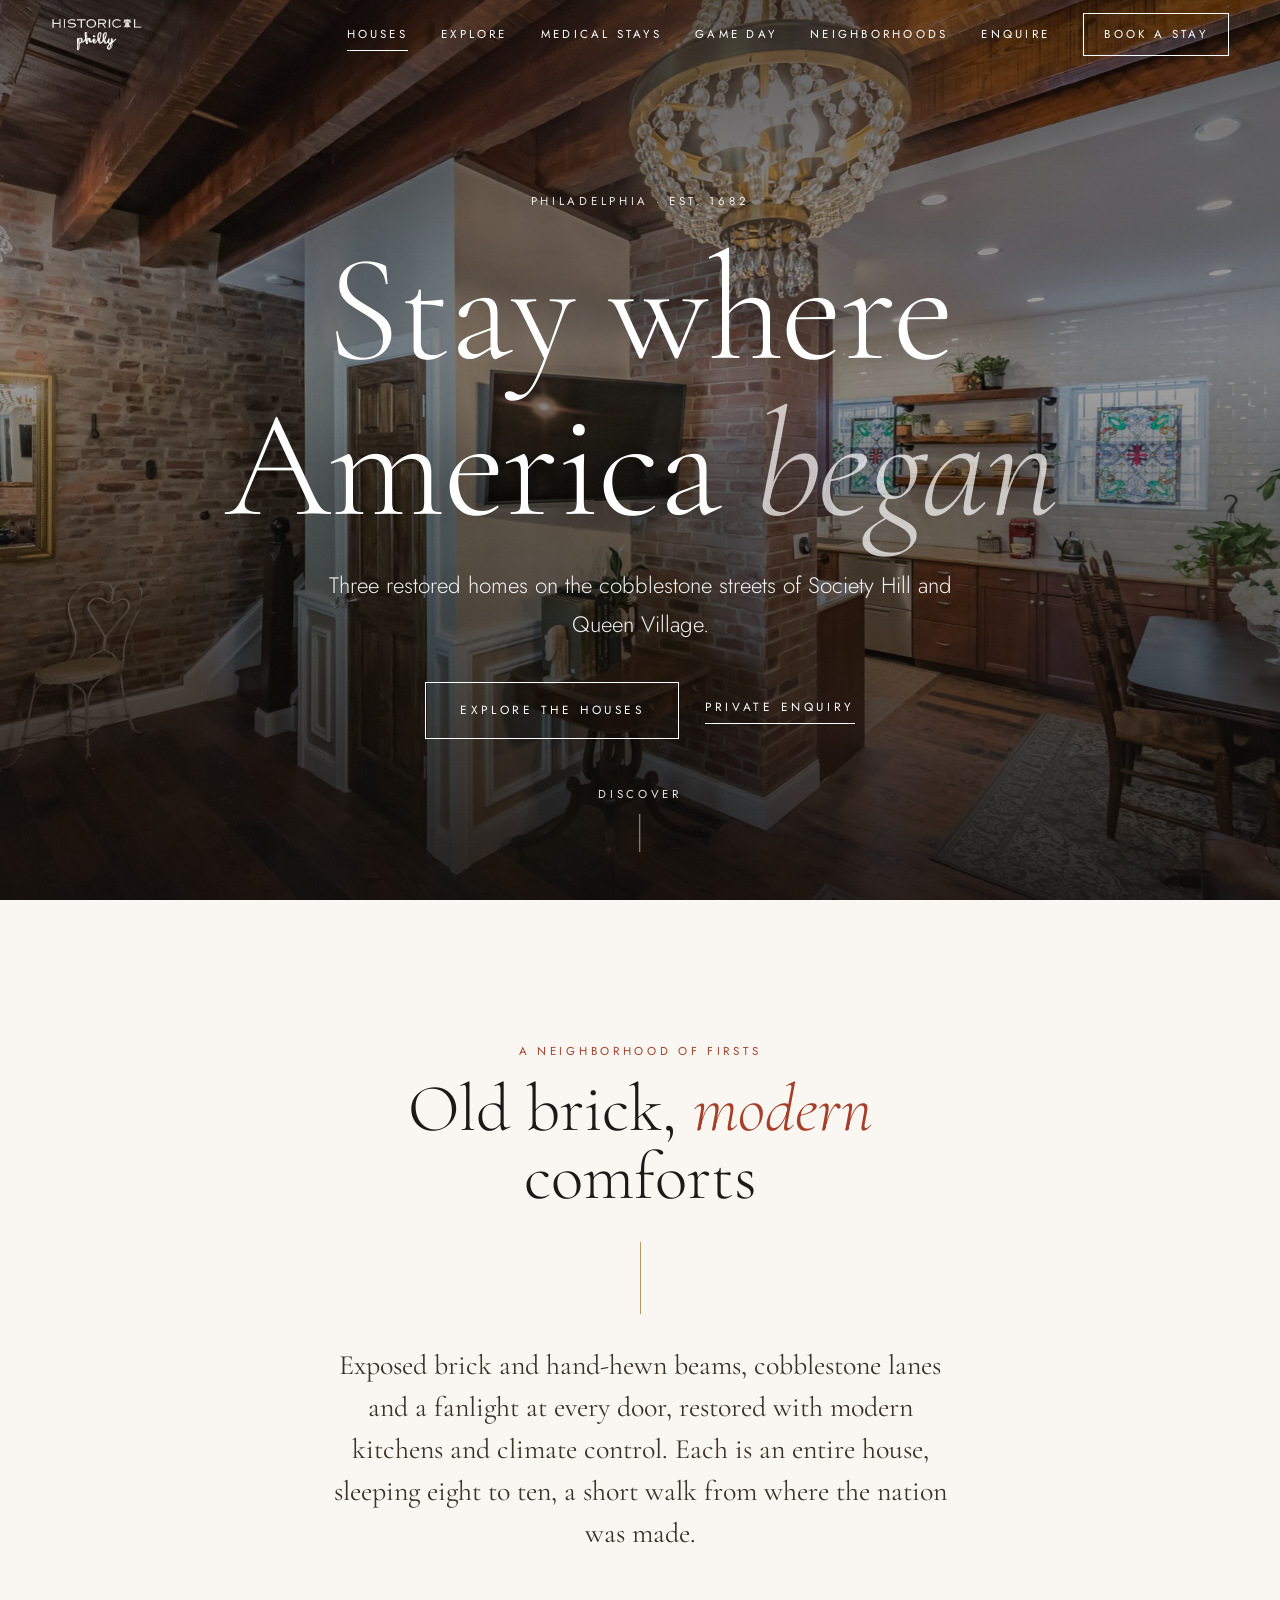
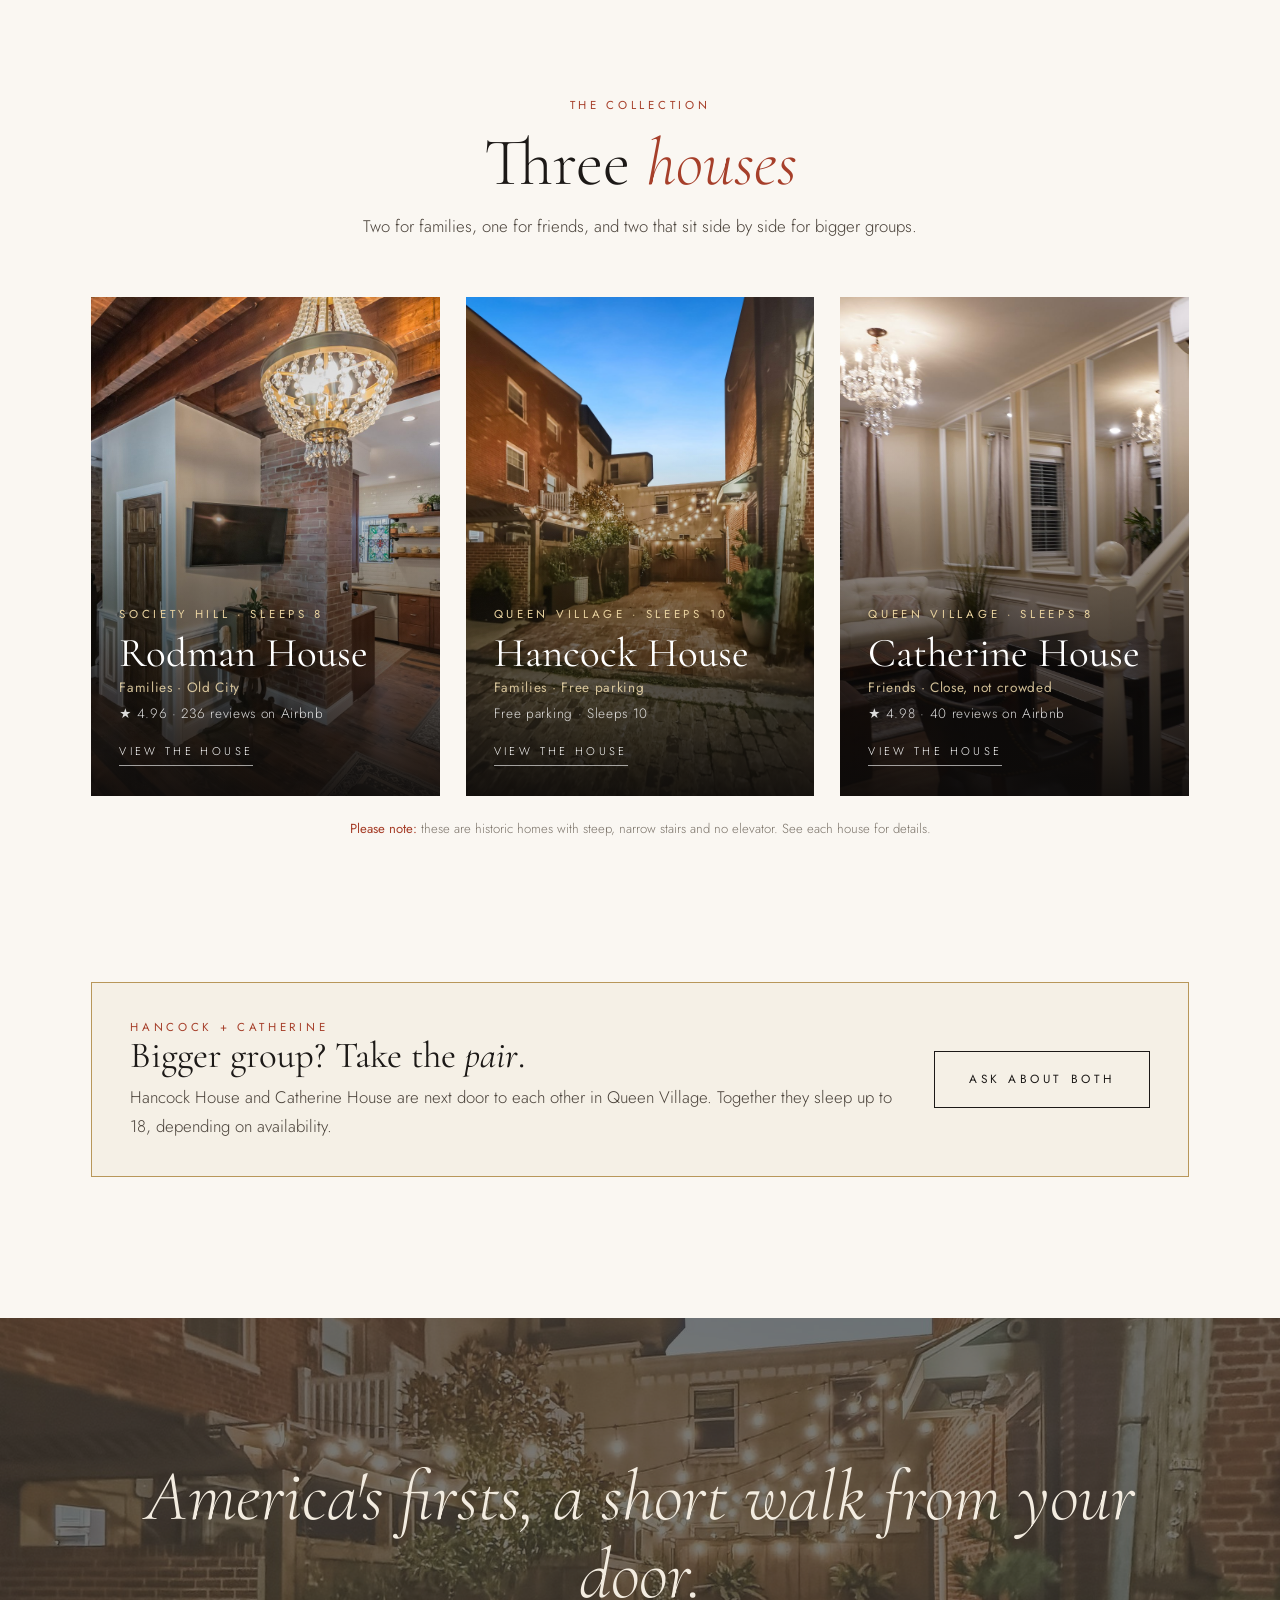
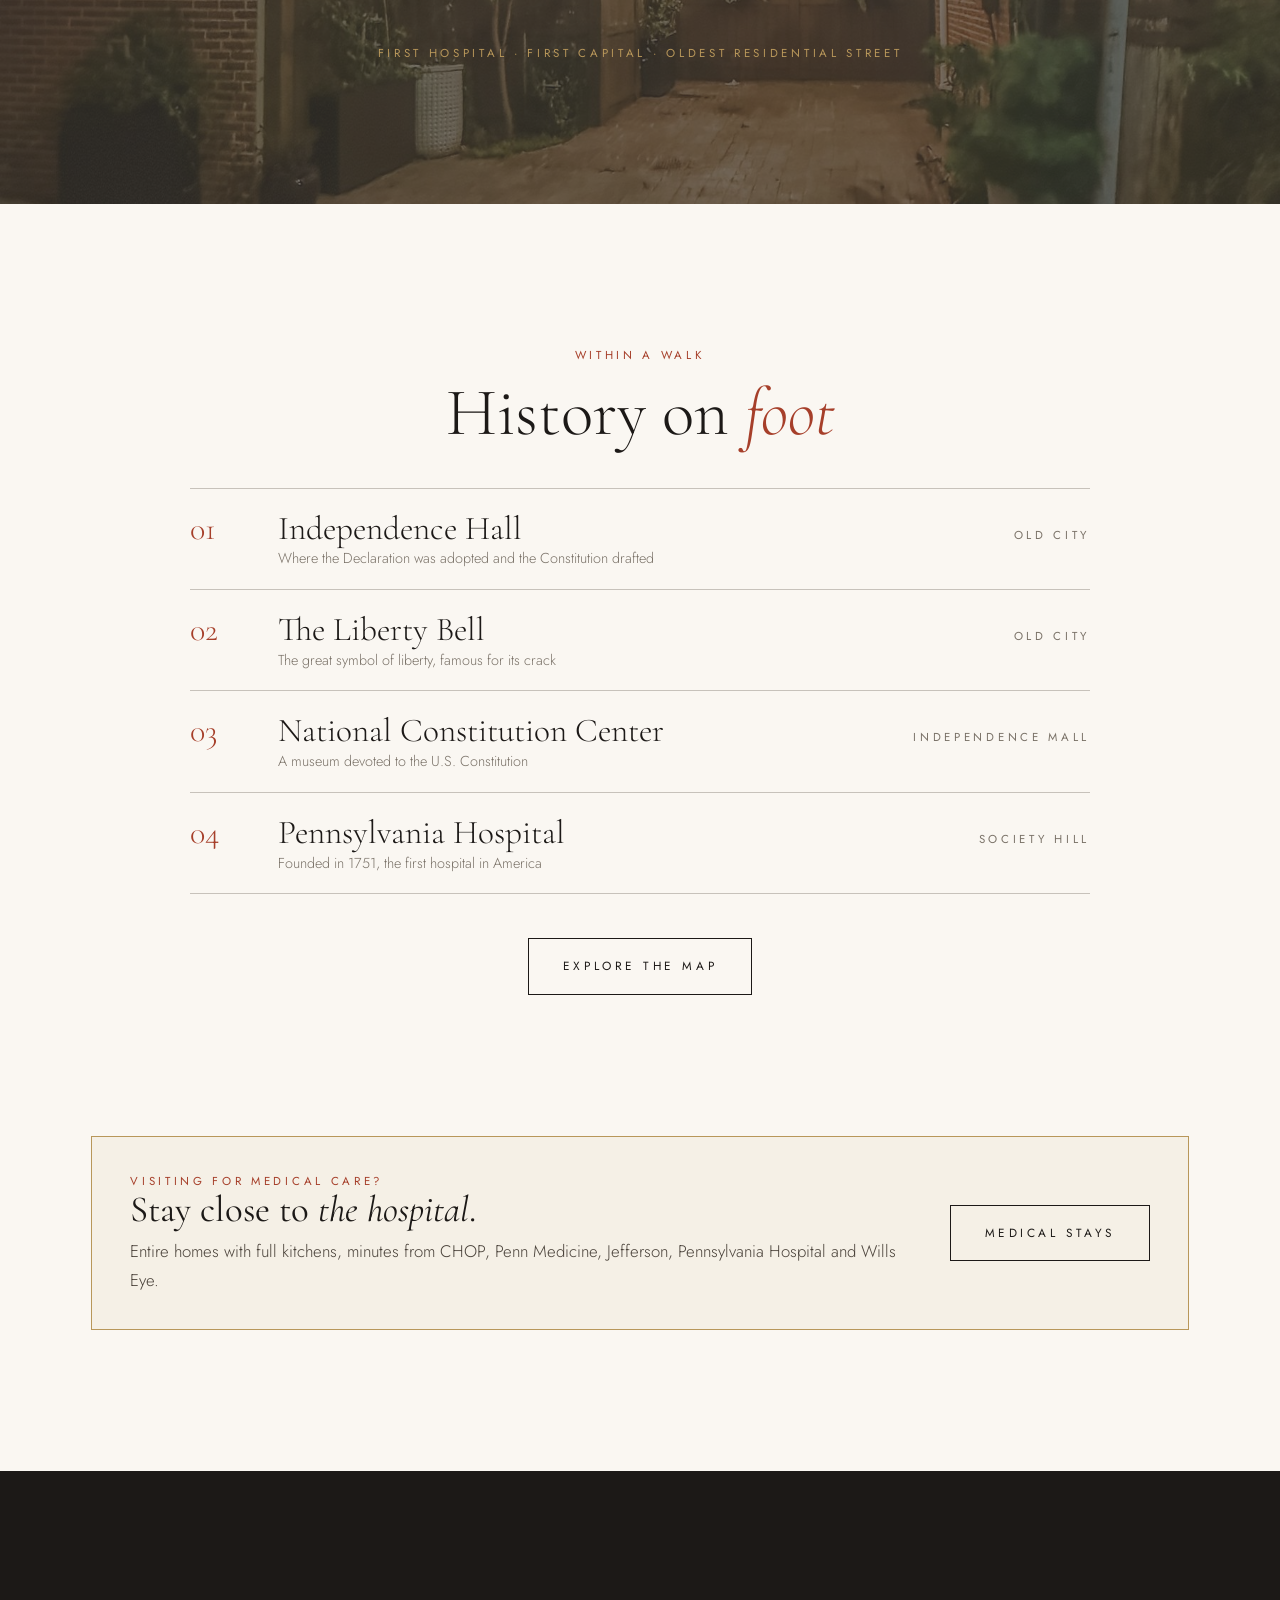
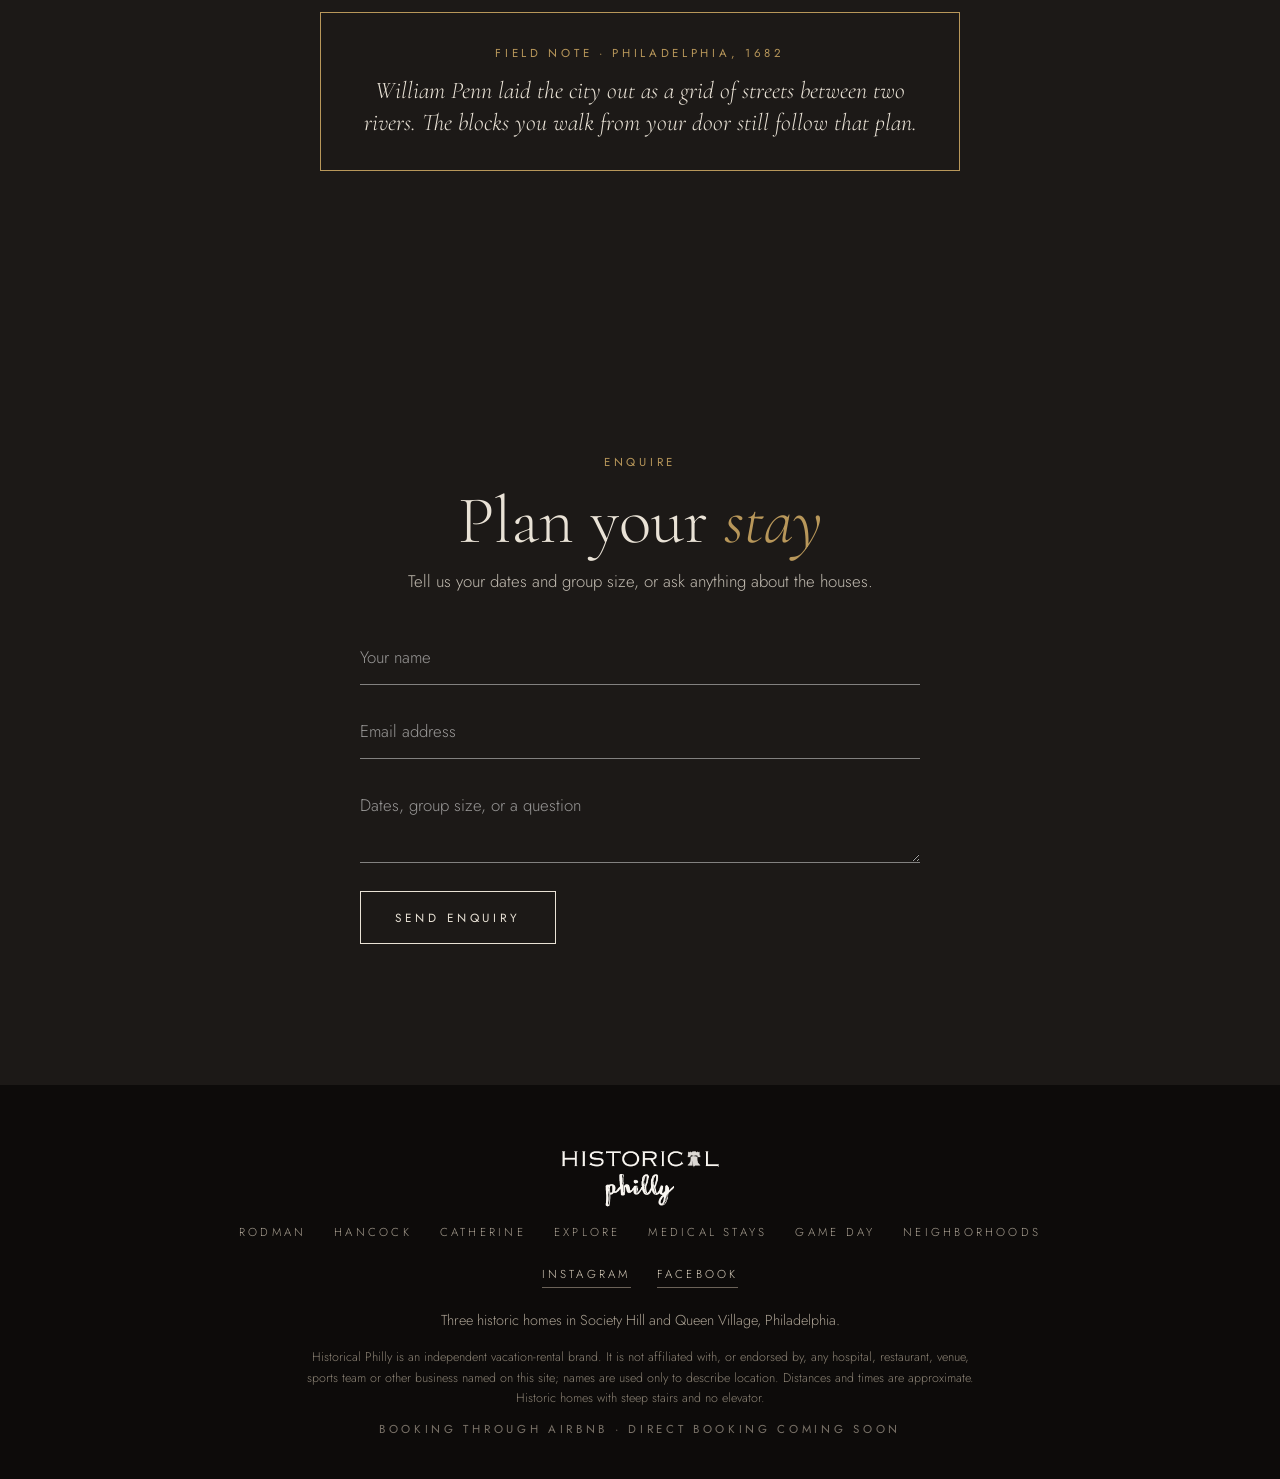
==== index.html @ 0735b4d9 "Add Game day page (Eagles, Phillies, Sixers, Flyers) with stadium distances; nav link; earlier menu " ====
<!doctype html>
<html lang="en"><head>
<meta charset="utf-8"><meta name="viewport" content="width=device-width,initial-scale=1">
<title>Where to stay in Philadelphia · Historic homes in Society Hill &amp; Queen Village · Historical Philly</title>
<meta name="description" content="Restored historic Philadelphia vacation homes in Society Hill and Queen Village. Walkable to the Liberty Bell and Old City, sleeps 8 to 10, parking available, near Michelin and James Beard restaurants.">
<meta property="og:title" content="Where to stay in Philadelphia · Historic homes in Society Hill &amp; Queen Village · Historical Philly"><meta property="og:description" content="Restored historic Philadelphia vacation homes in Society Hill and Queen Village. Walkable to the Liberty Bell and Old City, sleeps 8 to 10, parking available, near Michelin and James Beard restaurants."><meta property="og:type" content="website">
<link rel="icon" type="image/png" sizes="32x32" href="favicon-32.png"><link rel="icon" type="image/png" sizes="64x64" href="favicon-64.png"><link rel="apple-touch-icon" href="apple-touch-icon.png">
<link rel="preconnect" href="https://fonts.googleapis.com"><link rel="preconnect" href="https://fonts.gstatic.com" crossorigin>
<link href="https://fonts.googleapis.com/css2?family=Cormorant+Garamond:ital,wght@0,300;0,400;0,500;1,300;1,400&family=Jost:wght@300;400&display=swap" rel="stylesheet">
<link rel="stylesheet" href="style.css">
<script type="application/ld+json">{"@context":"https://schema.org","@type":"Organization","name":"Historical Philly","url":"https://historicalphilly.com","sameAs":["https://www.instagram.com/historicalphilly","https://www.facebook.com/profile.php?id=61594915439339"]}</script>
</head><body>
<header class="nav"><a class="brandmark lgo" href="index.html" aria-label="Historical Philly home"><img class="lg-light" src="images/logo-cream.png" alt="Historical Philly"><img class="lg-ink" src="images/logo-ink.png" alt="" aria-hidden="true"></a>
<nav class="links" aria-label="Main"><a href="index.html#houses" aria-current="page">Houses</a><a href="explore.html">Explore</a><a href="medical.html">Medical stays</a><a href="gameday.html">Game day</a><a href="neighborhoods.html">Neighborhoods</a><a href="index.html#contact">Enquire</a><a class="book" href="index.html#houses"><span>Book a stay</span></a></nav>
<button class="burger" aria-label="Menu" aria-expanded="false"><i></i></button></header>
<div class="menu"><a href="index.html">Home</a><a href="rodman-house.html">Rodman House</a><a href="hancock-house.html">Hancock House</a><a href="catherine-house.html">Catherine House</a><a href="explore.html">Explore the map</a><a href="medical.html">Medical stays</a><a href="gameday.html">Game day</a><a href="neighborhoods.html">Neighborhoods</a><a href="index.html#contact">Enquire</a><div class="label">Society Hill · Queen Village</div></div>

<section class="hero"><img src="images/rodman-hero.jpg" alt="Historic living room with exposed brick, beams and chandelier">
<div class="in"><div class="label">Philadelphia · Est. 1682</div><h1>Stay where<br>America <em>began</em></h1>
<p class="sub">Three restored homes on the cobblestone streets of Society Hill and Queen Village.</p>
<div class="cta-row"><a class="btn" href="#houses">Explore the houses</a><a class="uline" href="#contact">Private enquiry</a></div></div>
<div class="scrollcue label">Discover</div></section>

<section class="pad"><div class="narrow rv"><div class="label brick">A neighborhood of firsts</div>
<h2 class="t" style="margin-top:14px">Old brick, <em>modern</em> comforts</h2><div class="vline"></div>
<p class="lead">Exposed brick and hand-hewn beams, cobblestone lanes and a fanlight at every door, restored with modern kitchens and climate control. Each is an entire house, sleeping eight to ten, a short walk from where the nation was made.</p></div></section>

<section class="pad" id="houses" style="padding-top:0"><div class="wrap"><div class="narrow rv" style="padding:0"><div class="label brick">The collection</div><h2 class="t" style="margin-top:14px">Three <em>houses</em></h2>
<p style="margin-top:14px;color:#4a423a">Two for families, one for friends, and two that sit side by side for bigger groups.</p></div>
<div class="houses"><a class="hcard rv" href="rodman-house.html"><img src="images/rodman-hero.jpg" alt="Rodman House, Society Hill" loading="lazy">
<div class="tx"><div class="label">Society Hill · Sleeps 8</div><h3>Rodman House</h3><div class="rt"><b>Families · Old City</b></div><div class="rt">★ 4.96 · 236 reviews on Airbnb</div><span class="go">View the house</span></div></a>
<a class="hcard rv" href="hancock-house.html"><img src="images/hancock-hero.jpg" alt="Hancock House, Queen Village" loading="lazy">
<div class="tx"><div class="label">Queen Village · Sleeps 10</div><h3>Hancock House</h3><div class="rt"><b>Families · Free parking</b></div><div class="rt">Free parking · Sleeps 10</div><span class="go">View the house</span></div></a>
<a class="hcard rv" href="catherine-house.html"><img src="images/catherine-hero.jpg" alt="Catherine House, Queen Village" loading="lazy">
<div class="tx"><div class="label">Queen Village · Sleeps 8</div><h3>Catherine House</h3><div class="rt"><b>Friends · Close, not crowded</b></div><div class="rt">★ 4.98 · 40 reviews on Airbnb</div><span class="go">View the house</span></div></a>
</div>
<p class="fine" style="margin-top:22px"><b style="font-weight:400;color:var(--brick)">Please note:</b> these are historic homes with steep, narrow stairs and no elevator. See each house for details.</p></div></section>

<section class="pad" style="padding-top:0"><div class="wrap"><div class="callout rv"><div><div class="label brick">Hancock + Catherine</div>
<h3>Bigger group? Take the <em>pair</em>.</h3><p>Hancock House and Catherine House are next door to each other in Queen Village. Together they sleep up to 18, depending on availability.</p></div>
<div><a class="btn onlight" href="#contact">Ask about both</a></div></div></div></section>

<section class="qband pad"><img src="images/hancock-hero.jpg" alt="" aria-hidden="true"><div class="wrap rv"><blockquote>America's firsts, a short walk from your door.</blockquote><div class="label">First hospital · First capital · Oldest residential street</div></div></section>

<section class="pad"><div class="wrap"><div class="narrow rv" style="padding:0"><div class="label brick">Within a walk</div><h2 class="t" style="margin-top:14px">History on <em>foot</em></h2></div>
<div class="rows" style="max-width:900px;margin-left:auto;margin-right:auto"><div class="row rv"><div class="n">01</div><div class="nm">Independence Hall<small>Where the Declaration was adopted and the Constitution drafted</small></div><div class="lb label">Old City</div></div><div class="row rv"><div class="n">02</div><div class="nm">The Liberty Bell<small>The great symbol of liberty, famous for its crack</small></div><div class="lb label">Old City</div></div><div class="row rv"><div class="n">03</div><div class="nm">National Constitution Center<small>A museum devoted to the U.S. Constitution</small></div><div class="lb label">Independence Mall</div></div><div class="row rv"><div class="n">04</div><div class="nm">Pennsylvania Hospital<small>Founded in 1751, the first hospital in America</small></div><div class="lb label">Society Hill</div></div></div>
<div style="text-align:center;margin-top:44px"><a class="btn onlight" href="explore.html">Explore the map</a></div></div></section>

<section class="pad" style="padding-top:0"><div class="wrap"><div class="callout rv"><div><div class="label brick">Visiting for medical care?</div>
<h3>Stay close to <em>the hospital</em>.</h3><p>Entire homes with full kitchens, minutes from CHOP, Penn Medicine, Jefferson, Pennsylvania Hospital and Wills Eye.</p></div>
<div><a class="btn onlight" href="medical.html">Medical stays</a></div></div></div></section>

<section class="dark pad"><div class="wrap"><div class="field rv" style="border-color:var(--brass)"><div class="label">Field note · Philadelphia, 1682</div>
<p>William Penn laid the city out as a grid of streets between two rivers. The blocks you walk from your door still follow that plan.</p></div></div></section>
<section class="dark pad" id="contact"><div class="narrow rv"><div class="label" style="color:var(--brass)">Enquire</div>
<h2 class="t" style="margin-top:14px">Plan your <em>stay</em></h2><p style="opacity:.8;margin-top:12px">Tell us your dates and group size, or ask anything about the houses.</p><div class="sent" role="status">Thank you. We will be in touch soon.</div>
<form class="sign" action="https://formsubmit.co/stefne@stefne.com" method="POST">
<input type="hidden" name="_subject" value="Historical Philly: Website enquiry"><input type="hidden" name="_template" value="table"><input type="hidden" name="_captcha" value="false">
<input type="text" name="_honey" style="display:none" tabindex="-1" autocomplete="off"><input type="hidden" name="_next" value="https://historicalphilly.com/index.html?sent=1">
<input type="text" name="name" placeholder="Your name" aria-label="Your name" required>
<input type="email" name="email" placeholder="Email address" aria-label="Email address" required>
<textarea name="message" rows="2" placeholder="Dates, group size, or a question" aria-label="Message"></textarea>
<button class="btn" type="submit">Send enquiry</button></form></div></section>
<footer><div class="wrap"><a href="index.html"><img class="flogo" src="images/logo-cream.png" alt="Historical Philly"></a>
<nav><a href="rodman-house.html">Rodman</a><a href="hancock-house.html">Hancock</a><a href="catherine-house.html">Catherine</a><a href="explore.html">Explore</a><a href="medical.html">Medical stays</a><a href="gameday.html">Game day</a><a href="neighborhoods.html">Neighborhoods</a></nav>
<div class="social"><a href="https://www.instagram.com/historicalphilly" rel="noopener" target="_blank">Instagram</a><a href="https://www.facebook.com/profile.php?id=61594915439339" rel="noopener" target="_blank">Facebook</a></div><div>Three historic homes in Society Hill and Queen Village, Philadelphia.</div>
<p class="disc">Historical Philly is an independent vacation-rental brand. It is not affiliated with, or endorsed by, any hospital, restaurant, venue, sports team or other business named on this site; names are used only to describe location. Distances and times are approximate. Historic homes with steep stairs and no elevator.</p><div class="label">Booking through Airbnb · direct booking coming soon</div></div></footer>
<script src="script.js"></script>
</body></html>
---- style.css ----
/* Historical Philly — editorial / cinematic system
   Cormorant Garamond display + Jost text. Warm stone neutrals, brick-red accent, brass hairlines. */
:root{
  --cream:#faf7f2;--stone:#1c1917;--ink:#0d0b0a;--brick:#a63f2a;--brass:#b8975a;--mist:#e6dfd1;--muted:#7a7268;
  --serif:'Cormorant Garamond','Times New Roman',serif;--sans:'Jost',system-ui,sans-serif;
  --gut:clamp(20px,4vw,56px);
}
*{box-sizing:border-box;margin:0;padding:0}
html{scroll-behavior:smooth}
body{background:var(--cream);color:var(--stone);font-family:var(--sans);font-weight:300;font-size:1.05rem;line-height:1.75;-webkit-font-smoothing:antialiased}
img{max-width:100%;display:block}
a{color:inherit}
.wrap{max-width:1200px;margin:0 auto;padding:0 var(--gut)}
.narrow{max-width:720px;margin:0 auto;padding:0 var(--gut);text-align:center}
.label{font-family:var(--sans);font-weight:400;font-size:.72rem;letter-spacing:.32em;text-transform:uppercase}
.brick{color:var(--brick)}
h1,h2,h3{font-family:var(--serif);font-weight:300;line-height:1.02}
h2.t{font-size:clamp(2.4rem,5.4vw,4.2rem);margin-bottom:6px}
h2.t em,h1 em{font-style:italic;color:var(--brick)}
.vline{width:1px;height:72px;background:var(--brass);margin:30px auto}
section.pad{padding:clamp(80px,11vw,150px) 0}
.dark{background:var(--stone);color:#e9e2d6}
.dark h2.t em{color:var(--brass)}

/* ===== nav ===== */
.nav{position:fixed;top:0;left:0;right:0;z-index:50;display:flex;align-items:center;justify-content:space-between;
  height:82px;padding:0 var(--gut);color:#fff;transition:background .35s,color .35s,height .35s,box-shadow .35s}
.nav.solid{background:rgba(250,247,242,.96);color:var(--stone);height:66px;box-shadow:0 1px 0 rgba(28,25,23,.12);backdrop-filter:blur(8px)}
.brandmark{text-decoration:none;font-family:var(--serif);font-size:1.55rem;letter-spacing:.22em;text-transform:uppercase;font-weight:500;white-space:nowrap}
.brandmark i{font-style:italic;text-transform:none;letter-spacing:.02em;font-weight:400;opacity:.8;margin:0 .15em}
.links{display:flex;align-items:center;gap:clamp(18px,2.6vw,38px)}
.links a{text-decoration:none;font-size:.72rem;letter-spacing:.28em;text-transform:uppercase;font-weight:400;padding:6px 0;border-bottom:1px solid transparent}
.links a:hover,.links a[aria-current]{border-color:currentColor}
.links .book{border:1px solid currentColor;padding:10px 20px}
.links .book:hover{background:currentColor}
.links .book:hover span{color:var(--ink)}
.burger{display:none;background:none;border:0;color:inherit;cursor:pointer;width:34px;height:34px;position:relative}
.burger i,.burger::before,.burger::after{content:"";position:absolute;left:5px;right:5px;height:1px;background:currentColor;transition:.3s}
.burger::before{top:11px}.burger i{top:17px}.burger::after{top:23px}
.menu{position:fixed;inset:0;background:var(--ink);color:#f3ece0;z-index:45;display:none;flex-direction:column;align-items:center;justify-content:center;gap:10px}
.menu.on{display:flex}
.menu a{font-family:var(--serif);font-size:clamp(2.2rem,9vw,3.6rem);text-decoration:none;font-weight:300;line-height:1.25}
.menu a:hover{font-style:italic;color:var(--brass)}
.menu .label{color:var(--brass);margin-top:26px}
body.lock{overflow:hidden}

/* ===== hero ===== */
.hero{position:relative;min-height:100svh;display:grid;place-items:center;text-align:center;color:#fff;overflow:hidden;background:var(--ink)}
.hero.short{min-height:78svh}
.hero>img{position:absolute;inset:0;width:100%;height:100%;object-fit:cover;animation:kb 26s ease-out both;transform-origin:50% 40%}
@keyframes kb{from{transform:scale(1.02)}to{transform:scale(1.14)}}
.hero::after{content:"";position:absolute;inset:0;background:linear-gradient(rgba(13,11,10,.62),rgba(13,11,10,.34) 38%,rgba(13,11,10,.86))}
.hero .in{position:relative;z-index:2;padding:120px var(--gut) 90px;max-width:1100px}
.hero .label{color:rgba(255,255,255,.9);margin-bottom:22px}
.hero h1{font-size:clamp(3.6rem,12.5vw,9.5rem);text-shadow:0 2px 40px rgba(0,0,0,.35);letter-spacing:-.01em}
.hero h1 em{color:rgba(255,255,255,.7);font-weight:300}
.hero .sub{font-size:clamp(1.05rem,2vw,1.4rem);margin:22px auto 38px;max-width:640px;color:rgba(255,255,255,.92)}
.cta-row{display:flex;gap:26px;justify-content:center;align-items:center;flex-wrap:wrap}
.btn{display:inline-block;text-decoration:none;font-family:var(--sans);font-weight:400;font-size:.74rem;letter-spacing:.3em;text-transform:uppercase;
  padding:17px 34px;border:1px solid currentColor;color:inherit;background:transparent;cursor:pointer;transition:.3s}
.btn:hover{background:#fff;color:var(--ink);border-color:#fff}
.btn.solid{background:var(--brick);border-color:var(--brick);color:#fff}
.btn.solid:hover{background:transparent;color:inherit;border-color:currentColor}
.btn.onlight:hover{background:var(--stone);color:var(--cream);border-color:var(--stone)}
.uline{font-size:.74rem;letter-spacing:.3em;text-transform:uppercase;font-weight:400;text-decoration:none;border-bottom:1px solid currentColor;padding-bottom:5px}
.scrollcue{position:absolute;bottom:26px;left:50%;transform:translateX(-50%);z-index:2;color:rgba(255,255,255,.75)}
.scrollcue::after{content:"";display:block;width:1px;height:38px;background:rgba(255,255,255,.6);margin:10px auto 0}

/* ===== intro ===== */
.lead{font-family:var(--serif);font-size:clamp(1.3rem,2.4vw,1.75rem);line-height:1.5;color:#3a332c;font-weight:400}

/* ===== house cards ===== */
.houses{display:grid;grid-template-columns:repeat(3,1fr);gap:26px;margin-top:56px}
.hcard{position:relative;display:block;aspect-ratio:3/4.3;overflow:hidden;color:#fff;text-decoration:none;background:var(--ink)}
.hcard img{position:absolute;inset:0;width:100%;height:100%;object-fit:cover;transition:transform 1.4s cubic-bezier(.2,.7,.2,1)}
.hcard:hover img{transform:scale(1.08)}
.hcard::after{content:"";position:absolute;inset:0;background:linear-gradient(transparent 38%,rgba(13,11,10,.88))}
.hcard .tx{position:absolute;left:0;right:0;bottom:0;z-index:2;padding:30px 28px}
.hcard .label{color:var(--brass);margin-bottom:8px}
.hcard h3{font-size:clamp(2rem,3.2vw,2.7rem);font-weight:400}
.hcard .rt{font-size:.85rem;letter-spacing:.05em;opacity:.85;margin-top:2px}
.hcard .go{display:inline-block;margin-top:16px;font-size:.7rem;letter-spacing:.3em;text-transform:uppercase;border-bottom:1px solid rgba(255,255,255,.6);padding-bottom:4px}

/* ===== quote band ===== */
.qband{position:relative;text-align:center;color:#f3ece0;overflow:hidden}
.qband>img{position:absolute;inset:0;width:100%;height:100%;object-fit:cover;opacity:.32}
.qband::before{content:"";position:absolute;inset:0;background:rgba(28,25,23,.86)}
.qband .wrap{position:relative;z-index:1}
.qband blockquote{font-family:var(--serif);font-style:italic;font-weight:300;font-size:clamp(2.2rem,5.6vw,4.6rem);line-height:1.08;max-width:1000px;margin:0 auto}
.qband .label{color:var(--brass);margin-top:30px}

/* ===== numbered rows (walk / places) ===== */
.rows{margin-top:40px;border-top:1px solid rgba(122,114,104,.4)}
.row{display:grid;grid-template-columns:70px 1fr auto;gap:18px;align-items:baseline;padding:22px 0;border-bottom:1px solid rgba(122,114,104,.4);transition:padding .3s}
.row:hover{padding-left:12px}
.row .n{font-family:var(--serif);font-size:2rem;color:var(--brick);line-height:1}
.row .nm{font-family:var(--serif);font-size:clamp(1.5rem,2.6vw,2.1rem);line-height:1.1}
.row .nm small{display:block;font-family:var(--sans);font-size:.9rem;color:var(--muted);margin-top:4px;font-weight:300}
.row .lb{color:var(--muted);text-align:right}
.dark .row{border-color:rgba(255,255,255,.18)}.dark .rows{border-color:rgba(255,255,255,.18)}.dark .row .n{color:var(--brass)}

/* ===== split sections ===== */
.split{display:grid;grid-template-columns:1fr 1fr;min-height:640px}
.split .im{position:relative;overflow:hidden}
.split .im img{position:absolute;inset:0;width:100%;height:100%;object-fit:cover}
.split .tx{padding:clamp(48px,7vw,110px) clamp(28px,6vw,90px);display:flex;flex-direction:column;justify-content:center}
.split.rev .im{order:2}
.split .tx p+p{margin-top:16px}

/* ===== house page ===== */
.facts{display:grid;grid-template-columns:repeat(4,1fr);border-bottom:1px solid rgba(122,114,104,.4)}
.facts div{padding:34px 12px;text-align:center;border-right:1px solid rgba(122,114,104,.4)}
.facts div:last-child{border-right:0}
.facts b{display:block;font-family:var(--serif);font-weight:400;font-size:clamp(1.9rem,3.6vw,2.8rem);line-height:1}
.facts span{color:var(--muted)}
.gallery{display:grid;grid-template-columns:repeat(3,1fr);gap:10px}
.gallery button{border:0;padding:0;background:var(--ink);cursor:zoom-in;overflow:hidden;aspect-ratio:4/3}
.gallery button:first-child{grid-column:span 2;grid-row:span 2;aspect-ratio:auto}
.gallery img{width:100%;height:100%;object-fit:cover;transition:transform 1s cubic-bezier(.2,.7,.2,1)}
.gallery button:hover img{transform:scale(1.06)}
.two{display:grid;grid-template-columns:1.25fr 1fr;gap:clamp(36px,7vw,110px)}
.list{list-style:none;margin-top:20px}
.list li{padding:14px 0;border-bottom:1px solid rgba(122,114,104,.4)}
.list b{display:block;font-weight:400;color:var(--brick);font-size:.68rem;letter-spacing:.3em;text-transform:uppercase}
.field{border:1px solid var(--brass);padding:30px 34px;max-width:640px;margin:0 auto;text-align:center}
.field .label{color:var(--brass);margin-bottom:12px}
.field p{font-family:var(--serif);font-style:italic;font-size:1.5rem;line-height:1.35;color:inherit}
.note{border-left:2px solid var(--brick);padding:6px 0 6px 20px;margin-top:26px;color:#4a423a}
.stars{letter-spacing:.14em;color:var(--brass);font-size:.8rem}

/* ===== forms ===== */
.sent{display:none;max-width:560px;margin:0 auto 24px;padding:14px;border:1px solid var(--brass);color:var(--brass);text-align:center;font-size:.85rem;letter-spacing:.06em}
form.sign{display:grid;gap:20px;max-width:560px;margin:34px auto 0;text-align:left}
form.sign input,form.sign textarea{font:inherit;font-weight:300;background:transparent;border:0;border-bottom:1px solid rgba(255,255,255,.45);color:#fff;padding:12px 0;width:100%;border-radius:0;outline:0}
form.sign input::placeholder,form.sign textarea::placeholder{color:rgba(255,255,255,.55)}
form.sign input:focus,form.sign textarea:focus{border-color:var(--brass)}
form.sign .btn{justify-self:start;margin-top:8px}

/* ===== footer ===== */
footer{background:var(--ink);color:#a89f91;text-align:center;padding:0 0 40px;font-size:.9rem}
footer{padding-top:64px}
footer .brandmark{color:#f3ece0;display:inline-block;margin-bottom:14px}
footer .label{margin-top:10px;color:#7a7268}
footer nav{display:flex;justify-content:center;gap:28px;flex-wrap:wrap;margin:12px 0 22px}
footer nav a{font-size:.72rem;letter-spacing:.28em;text-transform:uppercase;text-decoration:none}

/* ===== lightbox ===== */
#lb{position:fixed;inset:0;background:rgba(13,11,10,.96);display:none;align-items:center;justify-content:center;z-index:100;padding:20px}
#lb.on{display:flex}
#lb img{max-height:90vh}
#lb button{position:absolute;background:none;border:0;color:#fff;font-size:2.6rem;cursor:pointer;padding:12px;font-weight:200}
#lb .x{top:8px;right:14px}#lb .p{left:8px;top:50%}#lb .n{right:8px;top:50%}

.mcta{display:none}
/* reveal */
.js .rv{opacity:0;transform:translateY(28px);transition:opacity 1s ease,transform 1s cubic-bezier(.2,.7,.2,1)}
.js .rv.in{opacity:1;transform:none}

@media(max-width:900px){
  .links{display:none}.burger{display:block}
  .houses{grid-template-columns:1fr}.hcard{aspect-ratio:4/4.6}
  .split,.two{grid-template-columns:1fr}.split .im{min-height:340px}.split.rev .im{order:0}
  .facts{grid-template-columns:repeat(2,1fr)}.facts div:nth-child(2){border-right:0}.facts div:nth-child(-n+2){border-bottom:1px solid rgba(122,114,104,.4)}
  .gallery{grid-template-columns:repeat(2,1fr)}.gallery button:first-child{grid-column:span 2;aspect-ratio:4/3}
  .row{grid-template-columns:44px 1fr}.row .lb{grid-column:2;text-align:left}
  .mcta{display:block;position:sticky;bottom:0;z-index:30;background:var(--ink);padding:10px var(--gut)}
  .mcta .btn{width:100%;text-align:center;padding:15px}
}
@media(prefers-reduced-motion:reduce){.hero>img{animation:none}.js .rv{opacity:1;transform:none;transition:none}*{scroll-behavior:auto!important}}

/* ===== v3: Stef feedback additions ===== */
.rt b{font-weight:400;color:var(--brass)}
.callout{display:grid;grid-template-columns:1fr auto;gap:30px;align-items:center;border:1px solid var(--brass);padding:34px 38px;background:rgba(184,151,90,.08)}
.callout h3{font-size:clamp(1.7rem,3vw,2.3rem);font-weight:400}
.callout p{margin-top:8px;color:#4a423a}
.dishes{list-style:none;margin-top:26px;columns:2;column-gap:60px}
.dishes li{break-inside:avoid;padding:14px 0;border-bottom:1px solid rgba(122,114,104,.4)}
.dishes b{display:block;font-family:var(--serif);font-weight:400;font-size:1.45rem;line-height:1.15}
.dishes span{font-size:.68rem;letter-spacing:.28em;text-transform:uppercase;color:var(--brick)}
.chips{display:flex;flex-wrap:wrap;gap:10px;justify-content:center;margin:26px 0}
.chip{background:transparent;border:1px solid var(--stone);color:var(--stone);font:400 .7rem var(--sans);letter-spacing:.26em;text-transform:uppercase;padding:11px 18px;cursor:pointer;transition:.25s}
.chip:hover,.chip.on{background:var(--stone);color:var(--cream)}
#map{height:min(70vh,640px);min-height:420px;border:1px solid var(--stone);background:var(--mist)}
#map .leaflet-tile{filter:grayscale(.55) sepia(.35) contrast(.95) brightness(1.02)}
.pin{width:14px;height:14px;border-radius:50%;background:var(--stone);border:2px solid var(--cream);box-shadow:0 1px 4px rgba(0,0,0,.4)}
.pin.h{background:var(--brick);width:30px;height:30px;display:grid;place-items:center;color:#fff;font:500 .62rem var(--sans);letter-spacing:.05em;border-width:3px}
.pop b{font-family:var(--serif);font-weight:500;font-size:1.25rem;display:block;line-height:1.1;margin-bottom:4px}
.pop span{display:block;color:#6b6258;font-size:.82rem;margin-top:6px}
.leaflet-popup-content{font-family:var(--sans);font-weight:300;font-size:.9rem;line-height:1.5}
.alist{margin-top:34px;display:grid;grid-template-columns:repeat(2,1fr);gap:0 60px}
.alist .row{grid-template-columns:1fr auto}
.alist .nm{font-size:1.4rem}
.alist .lb{white-space:nowrap}
.fine{font-size:.82rem;color:var(--muted);text-align:center;margin-top:18px}
@media(max-width:900px){.callout{grid-template-columns:1fr}.dishes{columns:1}.alist{grid-template-columns:1fr}.alist .row{grid-template-columns:1fr}}
.alist{grid-template-columns:1fr;max-width:920px;margin-left:auto;margin-right:auto;gap:0}
.alist .row{grid-template-columns:1fr minmax(190px,auto);align-items:start}
.alist .lb{white-space:normal;line-height:1.7}
@media(max-width:900px){.alist .row{grid-template-columns:1fr}.alist .lb{text-align:left}}
.hcard .label{color:#e9d3a0}.hcard .rt b{color:#f0dcae}
.hcard::after{background:linear-gradient(transparent 30%,rgba(13,11,10,.92))}
.pin.w{background:var(--brick)}
.chips.sub{margin-top:-6px}
.chip.walk{border-color:var(--brick);color:var(--brick)}
.chip.walk:hover,.chip.walk.on{background:var(--brick);color:#fff}
.social{display:flex;justify-content:center;gap:26px;margin:6px 0 20px}
.social a{font-size:.72rem;letter-spacing:.28em;text-transform:uppercase;text-decoration:none;color:#d9cfbd;border-bottom:1px solid #6b6258;padding-bottom:3px}
.social a:hover{color:var(--brass);border-color:var(--brass)}
.cmp{display:grid;grid-template-columns:1fr 1fr;gap:0;border:1px solid rgba(122,114,104,.5);margin-top:34px}
.cmp>div{padding:30px 32px}
.cmp>div+div{border-left:1px solid rgba(122,114,104,.5)}
.cmp h3{font-size:1.9rem;font-weight:400;margin:6px 0 12px}
.cmp ul{list-style:none}.cmp li{padding:8px 0;border-bottom:1px dotted rgba(122,114,104,.5);font-size:.95rem}
@media(max-width:900px){.cmp{grid-template-columns:1fr}.cmp>div+div{border-left:0;border-top:1px solid rgba(122,114,104,.5)}}
.mapnote{max-width:760px;margin:20px auto 0;padding:6px 0 6px 18px;border-left:2px solid var(--brick);font-size:.9rem;line-height:1.6;color:#4a423a}
.mapnote b{font-weight:400;color:var(--brick)}
.why3{display:grid;grid-template-columns:repeat(2,1fr);gap:46px 70px;max-width:980px;margin:0 auto}
.why3>div{border-top:1px solid var(--brass);padding-top:18px}
@media(max-width:900px){.why3{grid-template-columns:1fr;gap:30px}}
.hosp .row{grid-template-columns:50px 1fr minmax(300px,auto)}
.hosp .lb{font-size:.76rem;line-height:1.9;letter-spacing:.1em;color:#e2d8c6}
@media(max-width:900px){.hosp .row{grid-template-columns:44px 1fr}.hosp .lb{grid-column:2}}
/* stairs / accessibility call-out + disclaimers */
.alert{max-width:1000px;margin:0 auto;border:1px solid var(--brick);border-left-width:6px;background:rgba(166,63,42,.07);padding:22px 28px}
.alert .label{color:var(--brick);margin-bottom:6px}
.alert p{font-size:1.02rem;line-height:1.65;color:#2f2822}
.alert b{font-weight:500}
.alert a{border-bottom:1px solid var(--brick);text-decoration:none}
.disc{max-width:780px;margin:14px auto 6px;font-size:.78rem;line-height:1.65;color:#8b8274;padding:0 var(--gut)}
.dot{display:inline-block;width:9px;height:9px;border-radius:50%;margin-right:7px;vertical-align:middle}
#mmap{height:min(72vh,660px);min-height:440px;border:1px solid var(--stone);background:var(--mist)}
#mmap .leaflet-tile{filter:grayscale(.55) sepia(.35) contrast(.95) brightness(1.02)}
.mlist{max-width:920px;margin:34px auto 0}
.mlist .row{grid-template-columns:1fr minmax(190px,auto);align-items:start}
.mlist .nm{font-size:1.35rem}.mlist .nm small{font-size:.86rem}
.mlist .lb{white-space:normal;line-height:1.7}
@media(max-width:900px){.mlist .row{grid-template-columns:1fr}.mlist .lb{text-align:left}}
.brandmark.lgo{display:flex;align-items:center;padding:0}
.brandmark.lgo img{height:58px;width:auto;display:block;transition:opacity .3s,height .3s}
.brandmark.lgo .lg-ink{position:absolute;opacity:0}
.nav.solid .brandmark.lgo img{height:48px}
.nav.solid .brandmark.lgo .lg-light{opacity:0}
.nav.solid .brandmark.lgo .lg-ink{opacity:1}
footer .flogo{height:84px;width:auto;margin:0 auto 12px;display:block}
@media(max-width:900px){.brandmark.lgo img{height:46px}.nav.solid .brandmark.lgo img{height:40px}}
/* logo sizing: fluid, scales with the viewport (overrides earlier fixed sizes) */
.nav{height:clamp(62px,5.4vw,78px)}
.nav.solid{height:clamp(54px,4.2vw,60px)}
.brandmark.lgo img{height:clamp(30px,2.6vw,42px);width:auto}
.nav.solid .brandmark.lgo img{height:clamp(27px,2.2vw,34px)}
footer .flogo{height:clamp(44px,4.6vw,60px);margin-bottom:14px}
/* seven nav items: switch to the menu button a bit earlier so the header never wraps */
@media(max-width:1120px){.links{display:none}.burger{display:block}}
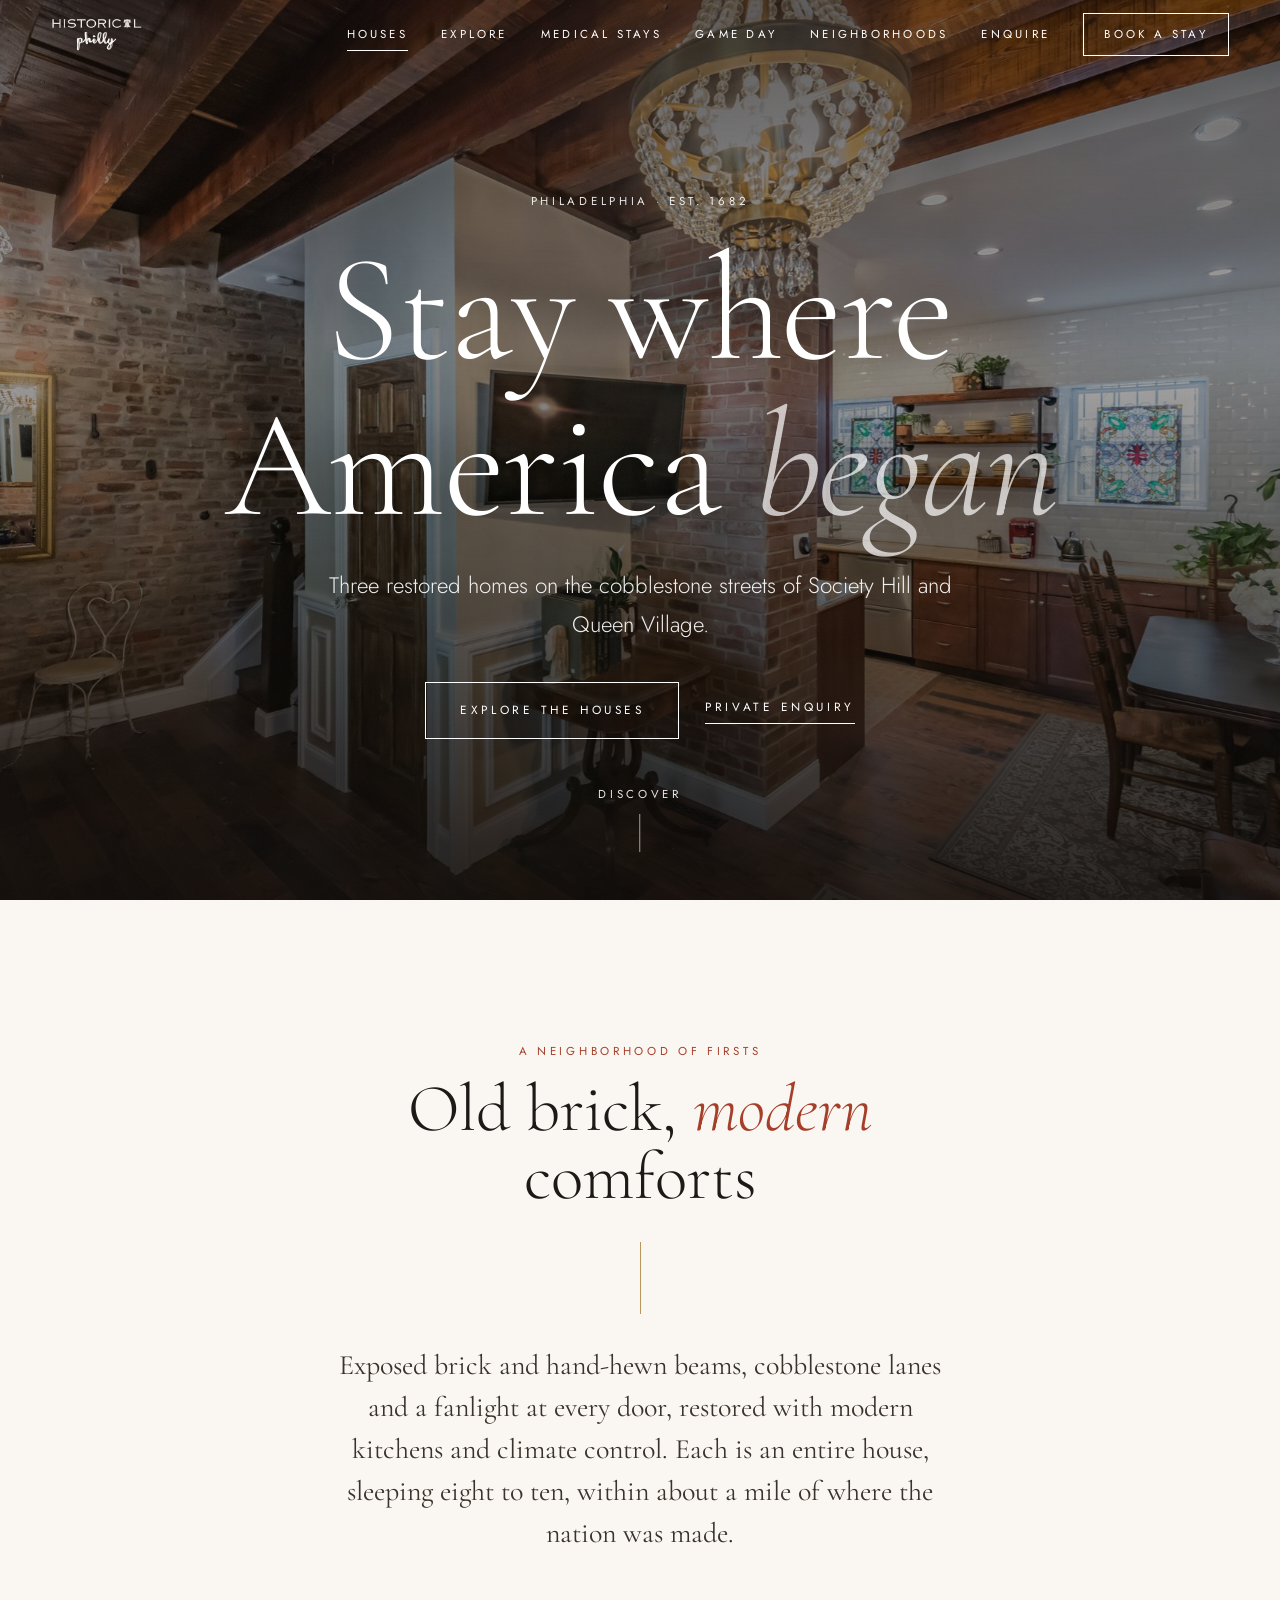
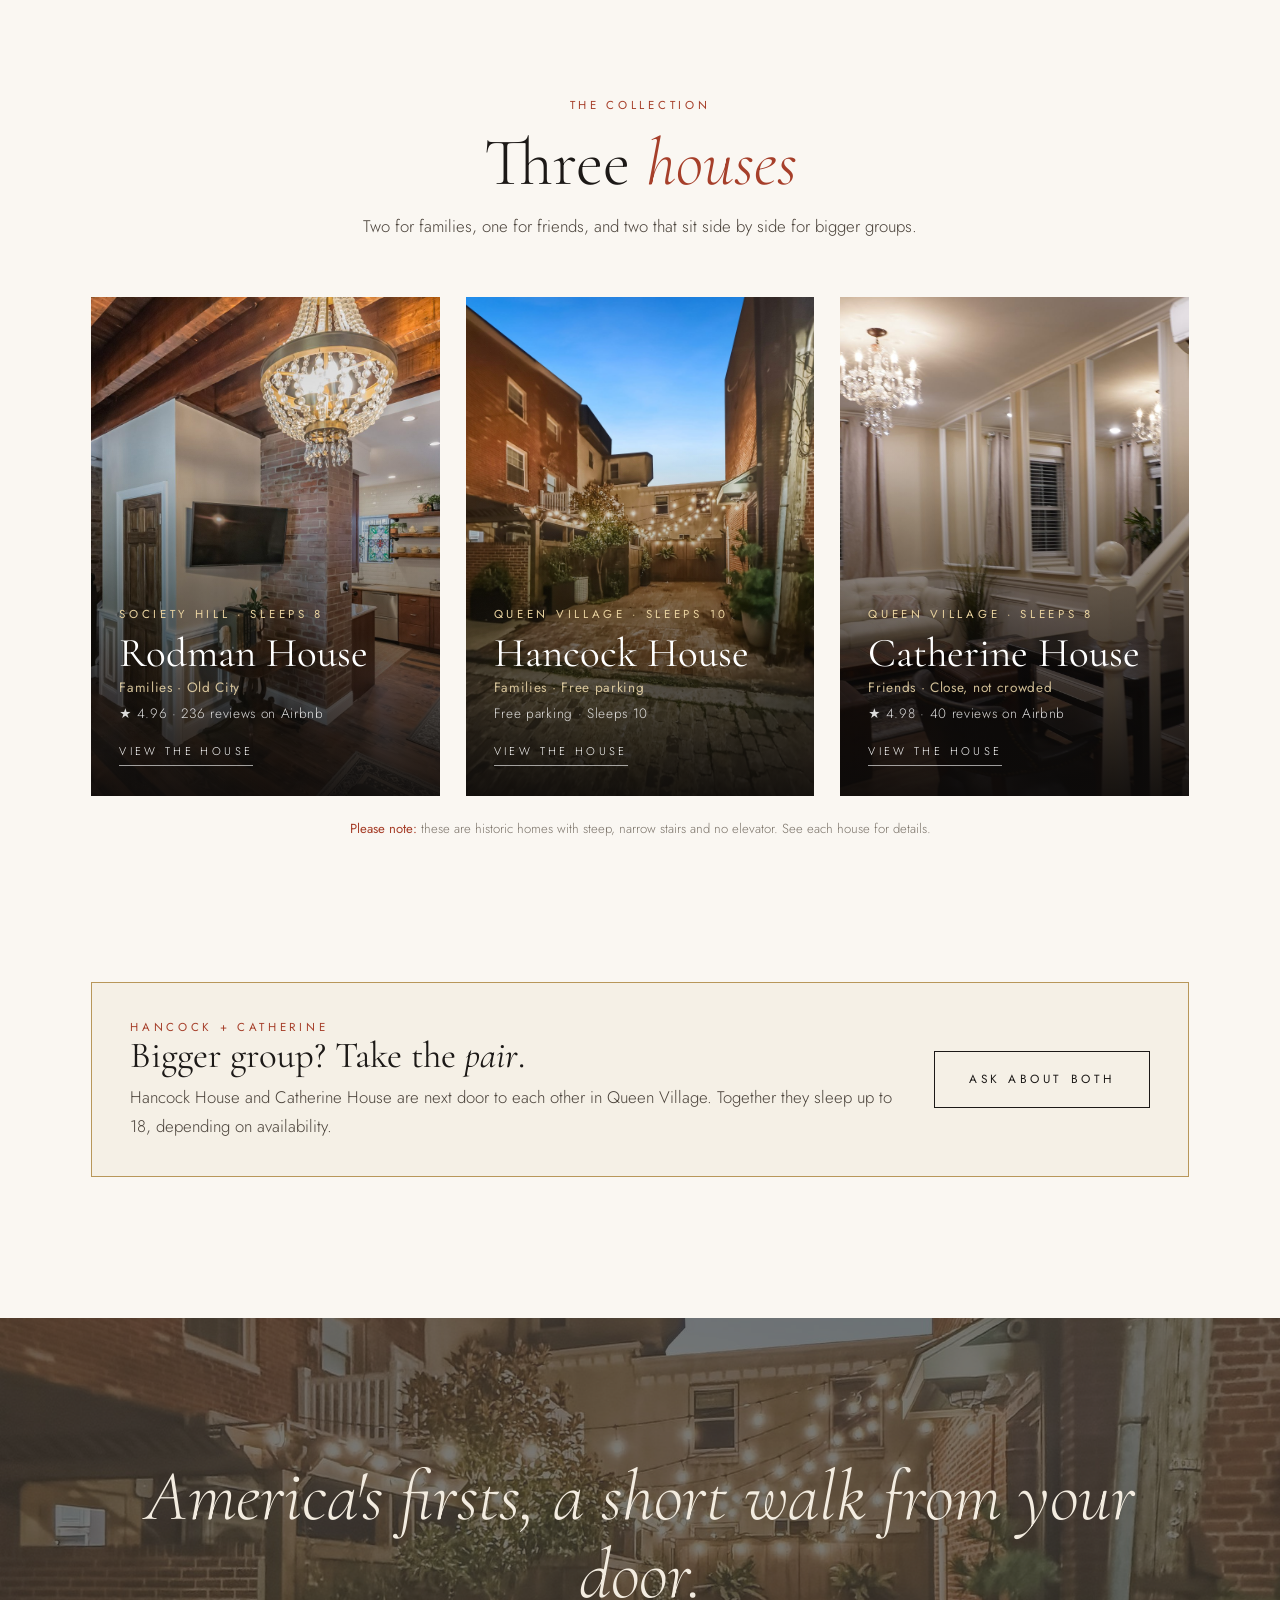
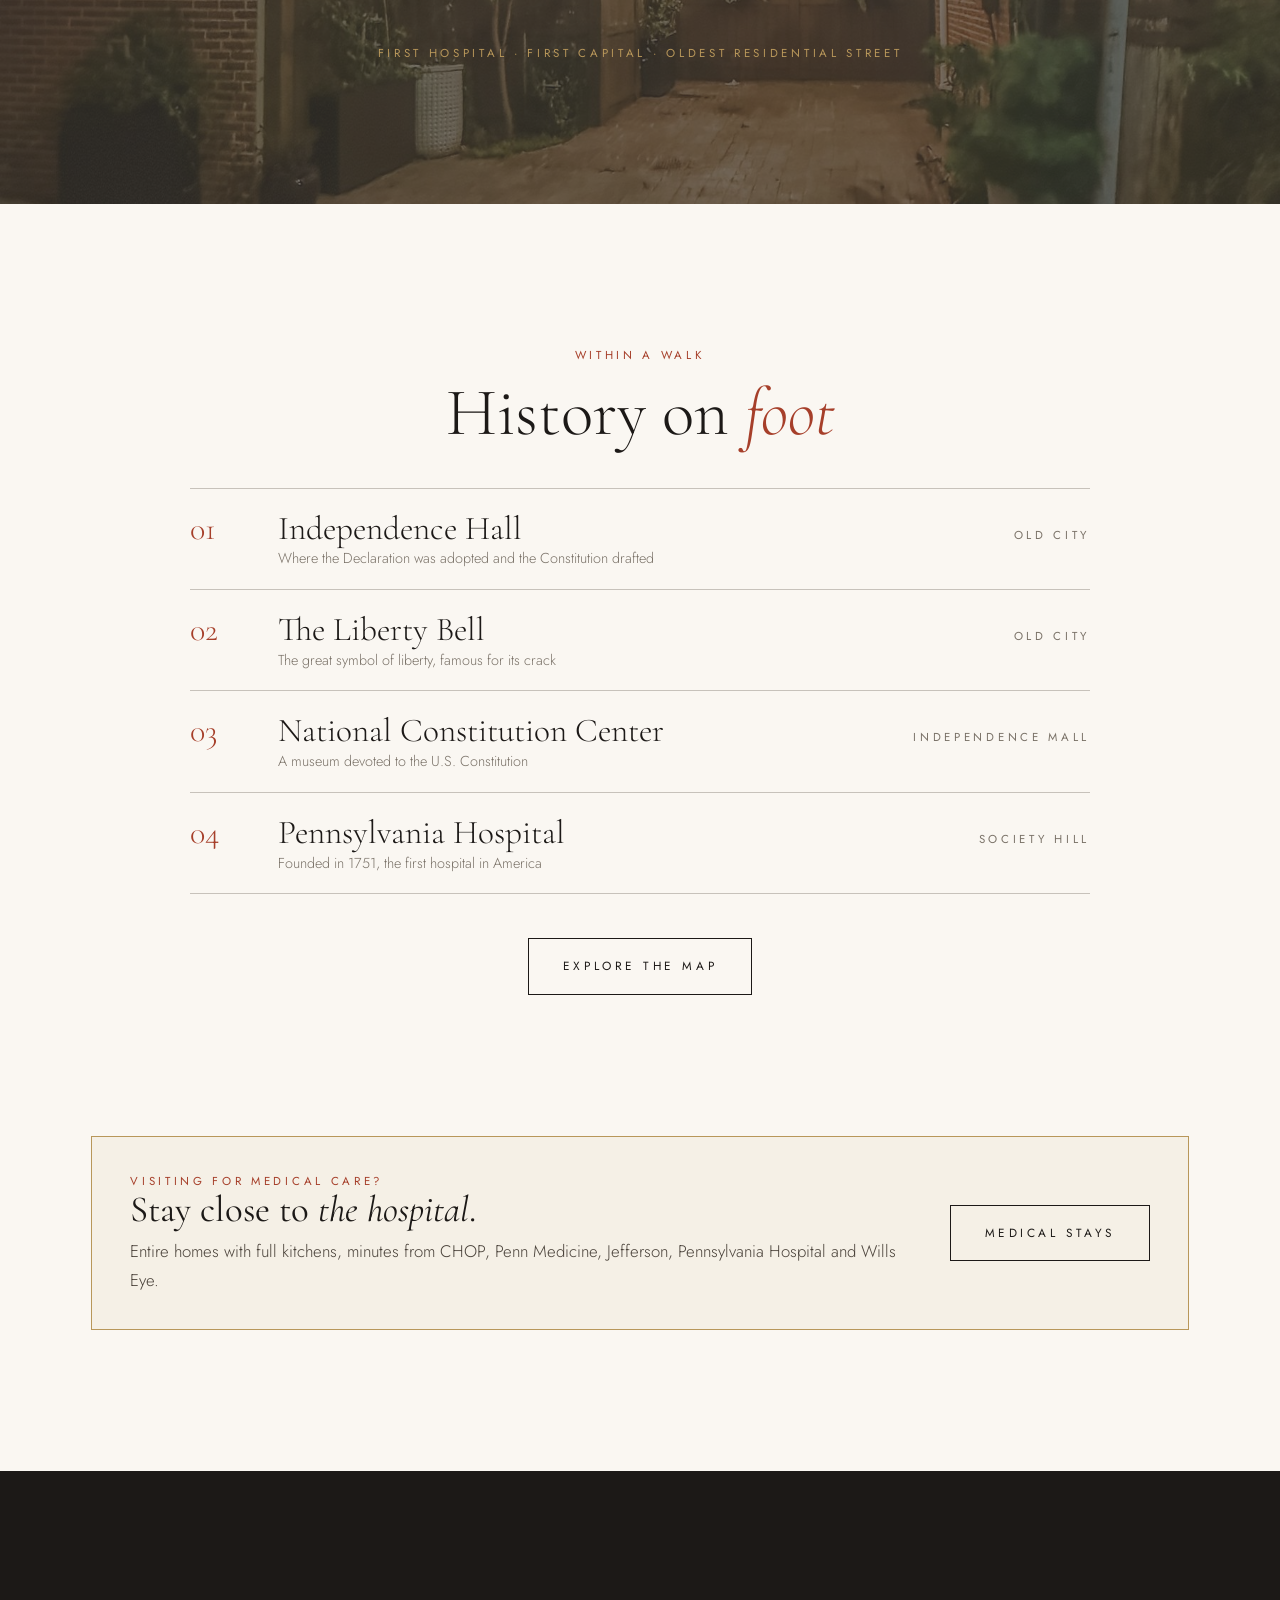
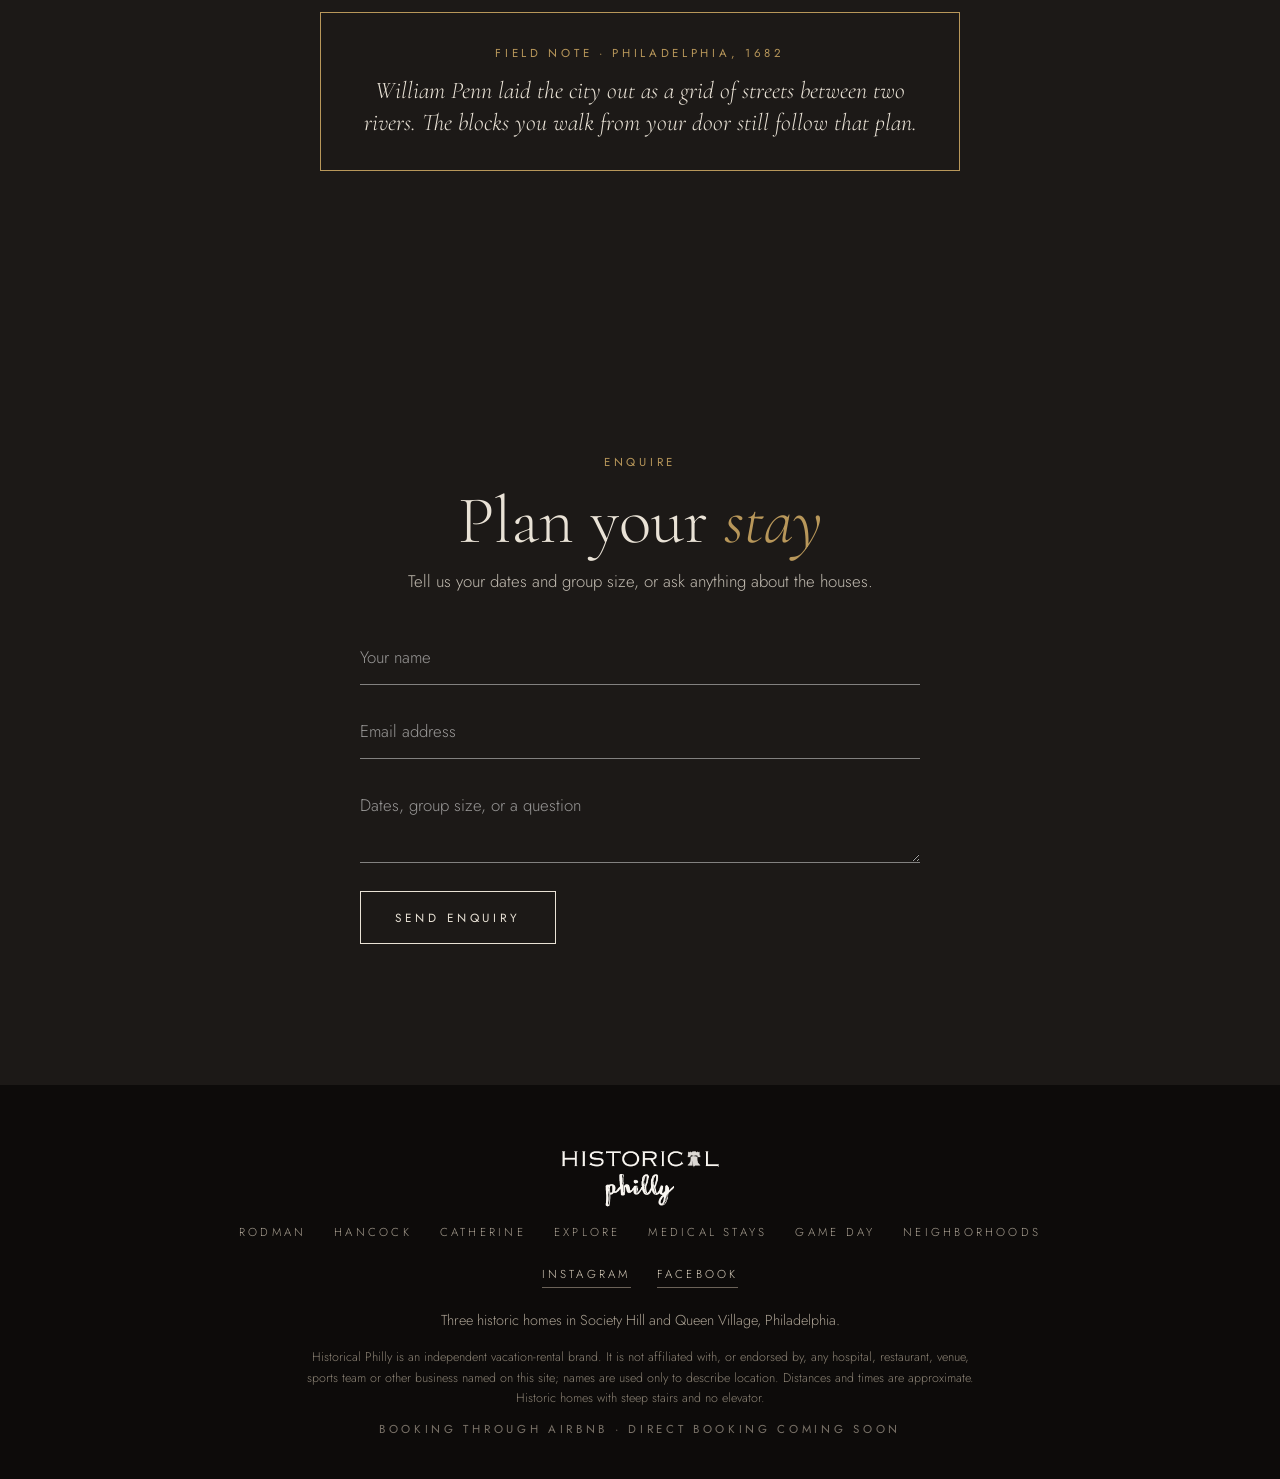
==== commit b9e6ac89: "Game day page goes live; measured walking labels; wording matched to recomputed distances Co-Authore" ====
--- a/index.html
+++ b/index.html
@@ -23,7 +23,7 @@
 
 <section class="pad"><div class="narrow rv"><div class="label brick">A neighborhood of firsts</div>
 <h2 class="t" style="margin-top:14px">Old brick, <em>modern</em> comforts</h2><div class="vline"></div>
-<p class="lead">Exposed brick and hand-hewn beams, cobblestone lanes and a fanlight at every door, restored with modern kitchens and climate control. Each is an entire house, sleeping eight to ten, a short walk from where the nation was made.</p></div></section>
+<p class="lead">Exposed brick and hand-hewn beams, cobblestone lanes and a fanlight at every door, restored with modern kitchens and climate control. Each is an entire house, sleeping eight to ten, within about a mile of where the nation was made.</p></div></section>
 
 <section class="pad" id="houses" style="padding-top:0"><div class="wrap"><div class="narrow rv" style="padding:0"><div class="label brick">The collection</div><h2 class="t" style="margin-top:14px">Three <em>houses</em></h2>
 <p style="margin-top:14px;color:#4a423a">Two for families, one for friends, and two that sit side by side for bigger groups.</p></div>
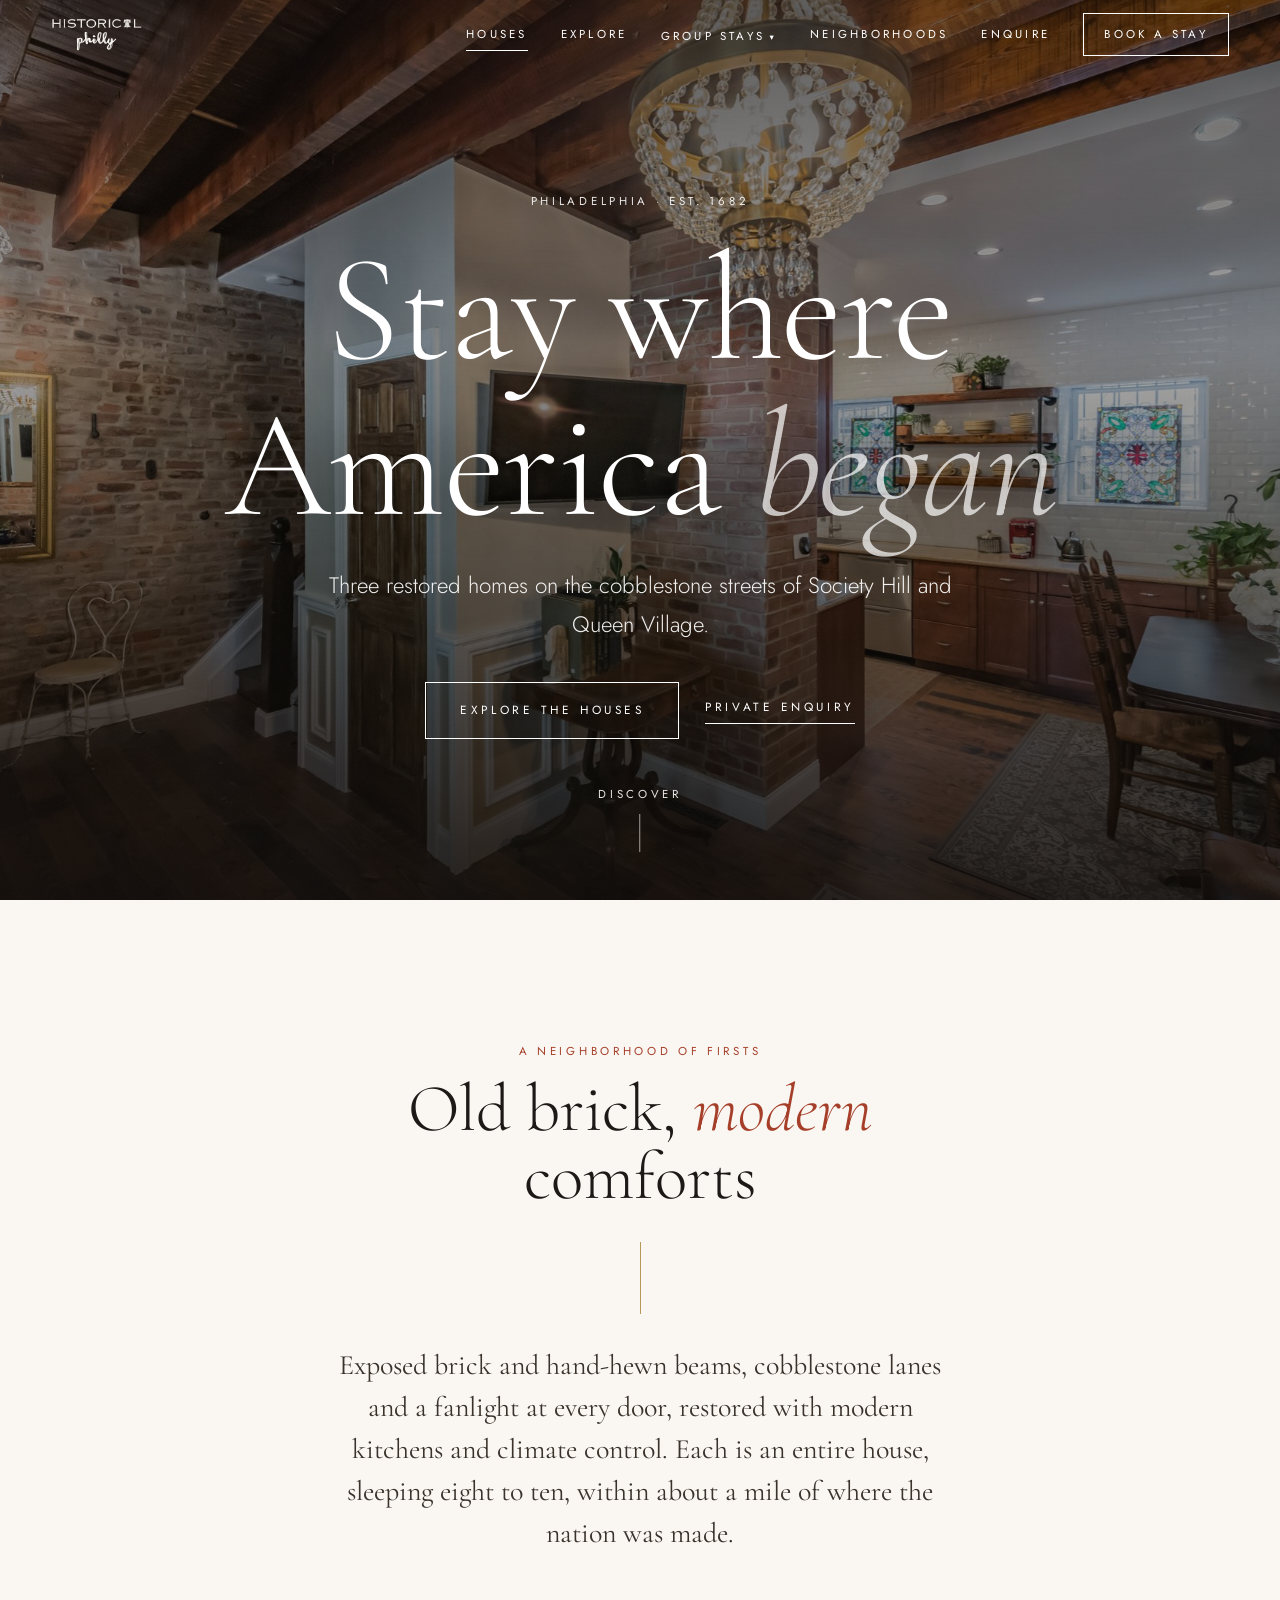
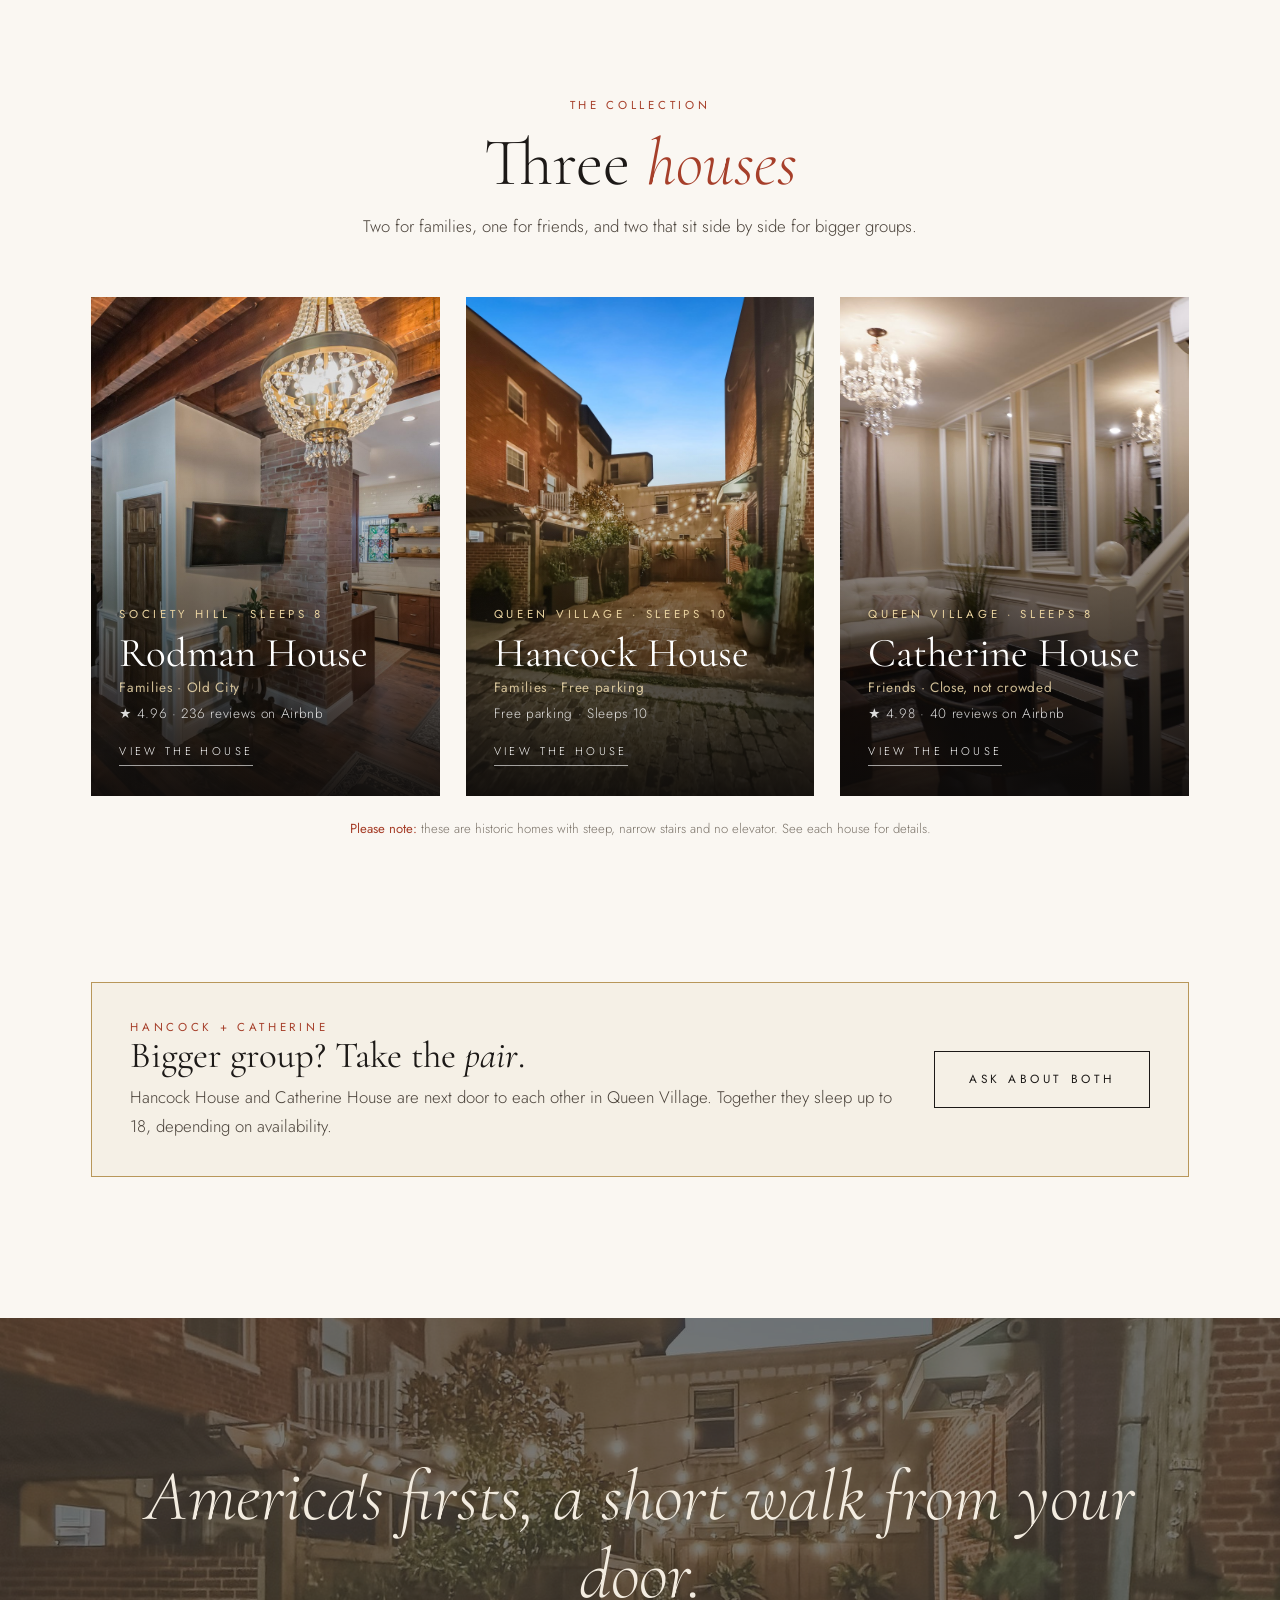
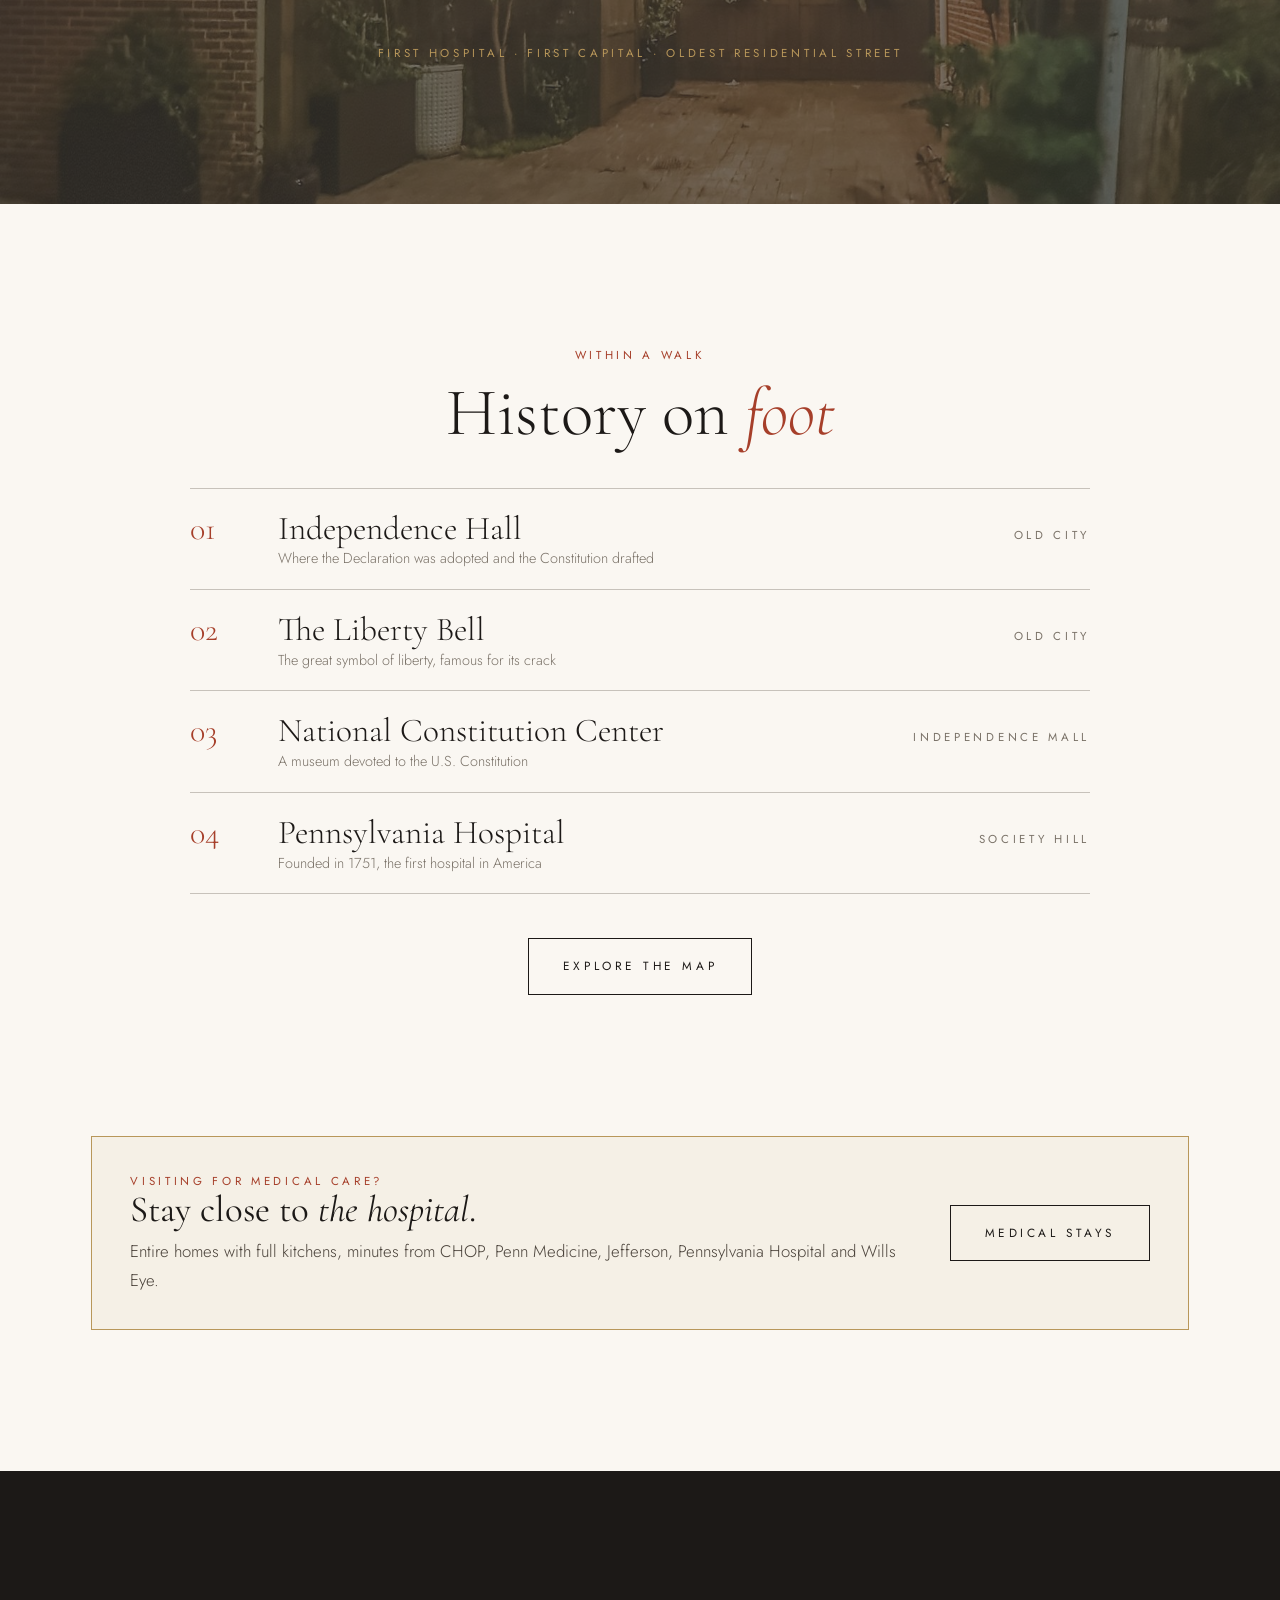
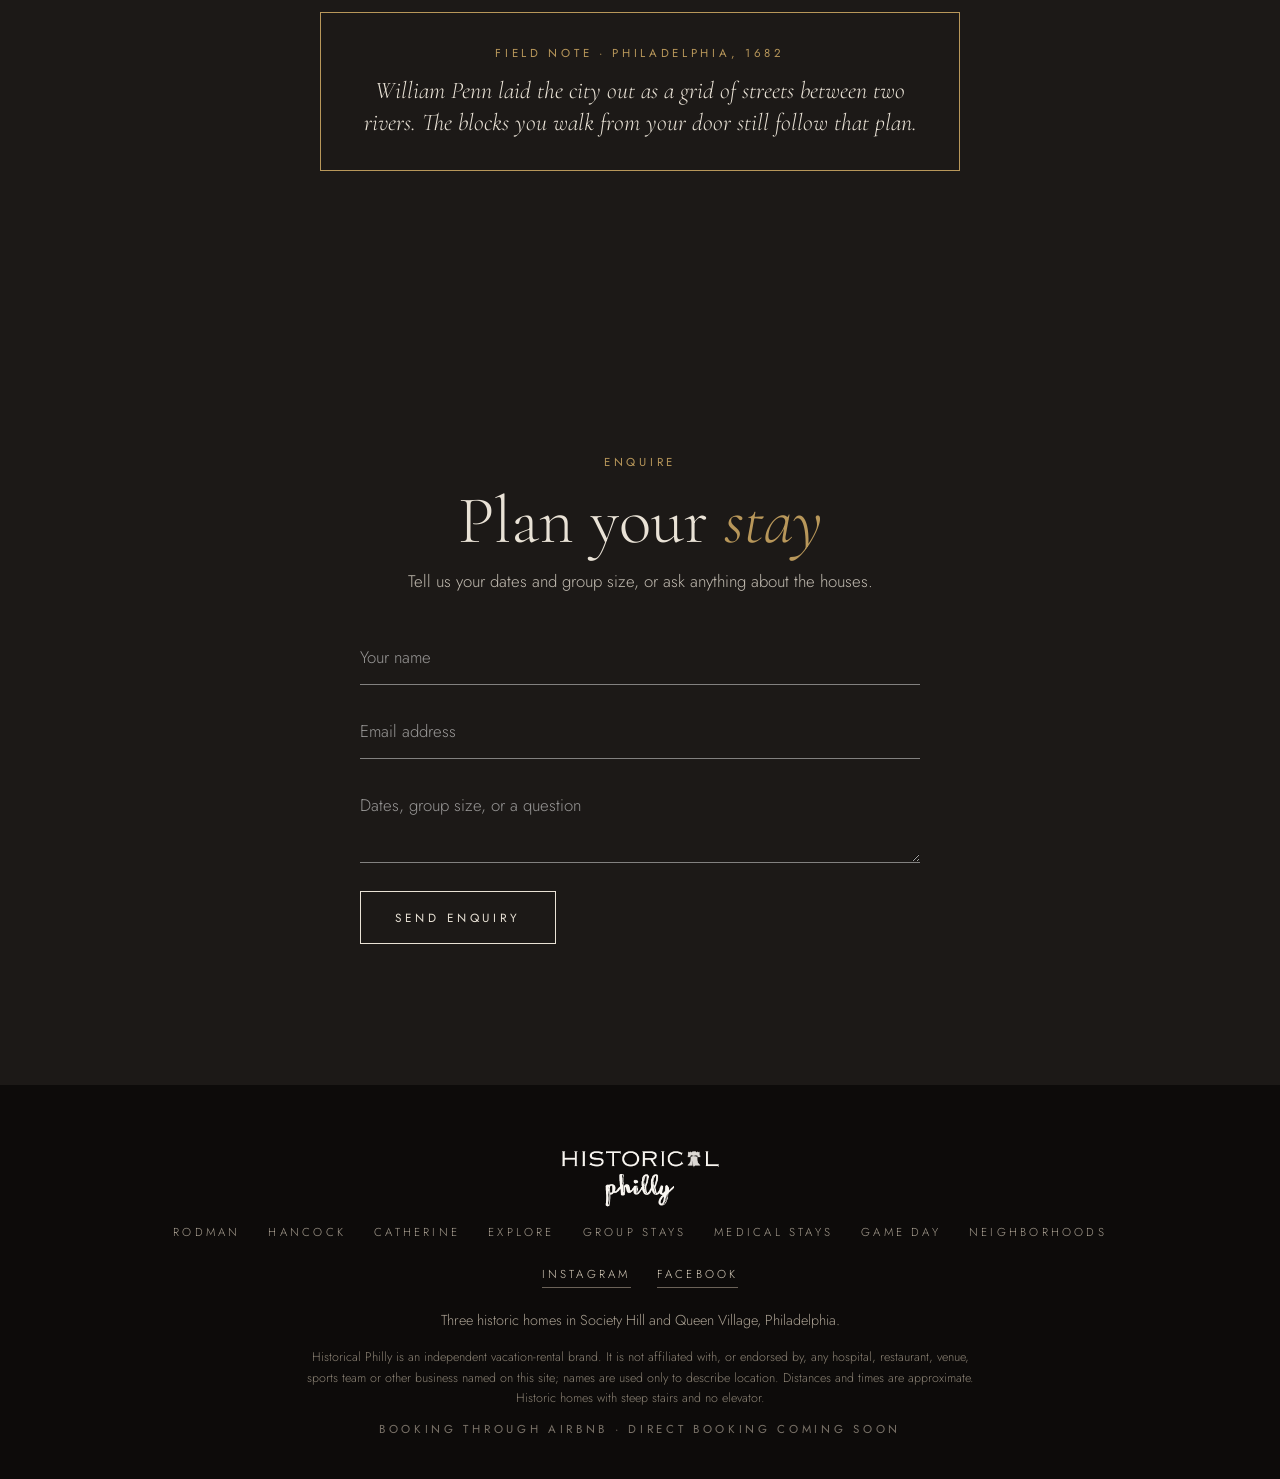
==== commit 5fb6ba70: "Add Group stays hub (medical, game days, celebrations, group travel, friends, couples, family weeken" ====
--- a/index.html
+++ b/index.html
@@ -11,9 +11,9 @@
 <script type="application/ld+json">{"@context":"https://schema.org","@type":"Organization","name":"Historical Philly","url":"https://historicalphilly.com","sameAs":["https://www.instagram.com/historicalphilly","https://www.facebook.com/profile.php?id=61594915439339"]}</script>
 </head><body>
 <header class="nav"><a class="brandmark lgo" href="index.html" aria-label="Historical Philly home"><img class="lg-light" src="images/logo-cream.png" alt="Historical Philly"><img class="lg-ink" src="images/logo-ink.png" alt="" aria-hidden="true"></a>
-<nav class="links" aria-label="Main"><a href="index.html#houses" aria-current="page">Houses</a><a href="explore.html">Explore</a><a href="medical.html">Medical stays</a><a href="gameday.html">Game day</a><a href="neighborhoods.html">Neighborhoods</a><a href="index.html#contact">Enquire</a><a class="book" href="index.html#houses"><span>Book a stay</span></a></nav>
+<nav class="links" aria-label="Main"><a href="index.html#houses" aria-current="page">Houses</a><a href="explore.html">Explore</a><div class="dd"><a href="group-stays.html" aria-haspopup="true">Group stays</a><div class="ddm"><a href="group-stays.html">All group stays</a><a href="medical.html">Medical stays</a><a href="gameday.html">Game day</a><a href="group-stays.html#celebrations">Family celebrations</a><a href="group-stays.html#group-travel">Group travel</a><a href="group-stays.html#friends">Friends weekends</a><a href="group-stays.html#couples">Couples trips</a><a href="group-stays.html#family-weekends">Family weekends</a></div></div><a href="neighborhoods.html">Neighborhoods</a><a href="index.html#contact">Enquire</a><a class="book" href="index.html#houses"><span>Book a stay</span></a></nav>
 <button class="burger" aria-label="Menu" aria-expanded="false"><i></i></button></header>
-<div class="menu"><a href="index.html">Home</a><a href="rodman-house.html">Rodman House</a><a href="hancock-house.html">Hancock House</a><a href="catherine-house.html">Catherine House</a><a href="explore.html">Explore the map</a><a href="medical.html">Medical stays</a><a href="gameday.html">Game day</a><a href="neighborhoods.html">Neighborhoods</a><a href="index.html#contact">Enquire</a><div class="label">Society Hill · Queen Village</div></div>
+<div class="menu"><a href="index.html">Home</a><a href="rodman-house.html">Rodman House</a><a href="hancock-house.html">Hancock House</a><a href="catherine-house.html">Catherine House</a><a href="explore.html">Explore the map</a><a href="group-stays.html">Group stays</a><a class="sub" href="medical.html">Medical stays</a><a class="sub" href="gameday.html">Game day</a><a class="sub" href="group-stays.html#celebrations">Family celebrations</a><a class="sub" href="group-stays.html#friends">Friends and couples</a><a href="neighborhoods.html">Neighborhoods</a><a href="index.html#contact">Enquire</a><div class="label">Society Hill · Queen Village</div></div>
 
 <section class="hero"><img src="images/rodman-hero.jpg" alt="Historic living room with exposed brick, beams and chandelier">
 <div class="in"><div class="label">Philadelphia · Est. 1682</div><h1>Stay where<br>America <em>began</em></h1>
@@ -62,7 +62,7 @@
 <textarea name="message" rows="2" placeholder="Dates, group size, or a question" aria-label="Message"></textarea>
 <button class="btn" type="submit">Send enquiry</button></form></div></section>
 <footer><div class="wrap"><a href="index.html"><img class="flogo" src="images/logo-cream.png" alt="Historical Philly"></a>
-<nav><a href="rodman-house.html">Rodman</a><a href="hancock-house.html">Hancock</a><a href="catherine-house.html">Catherine</a><a href="explore.html">Explore</a><a href="medical.html">Medical stays</a><a href="gameday.html">Game day</a><a href="neighborhoods.html">Neighborhoods</a></nav>
+<nav><a href="rodman-house.html">Rodman</a><a href="hancock-house.html">Hancock</a><a href="catherine-house.html">Catherine</a><a href="explore.html">Explore</a><a href="group-stays.html">Group stays</a><a href="medical.html">Medical stays</a><a href="gameday.html">Game day</a><a href="neighborhoods.html">Neighborhoods</a></nav>
 <div class="social"><a href="https://www.instagram.com/historicalphilly" rel="noopener" target="_blank">Instagram</a><a href="https://www.facebook.com/profile.php?id=61594915439339" rel="noopener" target="_blank">Facebook</a></div><div>Three historic homes in Society Hill and Queen Village, Philadelphia.</div>
 <p class="disc">Historical Philly is an independent vacation-rental brand. It is not affiliated with, or endorsed by, any hospital, restaurant, venue, sports team or other business named on this site; names are used only to describe location. Distances and times are approximate. Historic homes with steep stairs and no elevator.</p><div class="label">Booking through Airbnb · direct booking coming soon</div></div></footer>
 <script src="script.js"></script>
--- a/style.css
+++ b/style.css
@@ -251,3 +251,55 @@
 footer .flogo{height:clamp(44px,4.6vw,60px);margin-bottom:14px}
 /* seven nav items: switch to the menu button a bit earlier so the header never wraps */
 @media(max-width:1120px){.links{display:none}.burger{display:block}}
+.teams{max-width:760px;margin:36px auto 0;padding-top:24px;border-top:1px solid var(--brass);text-align:center}
+.teams .tl{font-family:var(--serif);font-size:clamp(1.3rem,2.4vw,1.8rem);line-height:1.5;color:#3a332c;margin-top:10px}
+.teams p+p{font-size:.95rem;color:#6b6258;margin-top:12px}
+.teams{max-width:900px}
+.teams .tl{font-size:clamp(1.1rem,2vw,1.55rem)}
+.dark .row .nm small,.hosp .row .nm small{color:#b9af9f}
+/* medical map: category buttons outlined in the same color as their map pins */
+#mchips .chip[data-c="hospital"]{--c:#a63f2a;--t:#fff}
+#mchips .chip[data-c="pharmacy"]{--c:#1f6f5c;--t:#fff}
+#mchips .chip[data-c="grocery"]{--c:#6b7a2c;--t:#fff}
+#mchips .chip[data-c="late"]{--c:#7a4f9a;--t:#fff}
+#mchips .chip[data-c="food"]{--c:#b8975a;--t:#1c1917}
+#mchips .chip[data-c="coffee"]{--c:#7a5a3a;--t:#fff}
+#mchips .chip[data-c="laundry"]{--c:#2d6ea3;--t:#fff}
+#mchips .chip[data-c]:not([data-c="all"]){border:2px solid var(--c)}
+#mchips .chip[data-c]:not([data-c="all"]):hover,#mchips .chip[data-c]:not([data-c="all"]).on{background:var(--c);color:var(--t);border-color:var(--c)}
+/* team banner carousel (typographic name cards, no team logos) */
+.ticker{position:relative;background:var(--ink);color:#f3ece0;overflow:hidden;border-top:1px solid var(--brass);border-bottom:1px solid var(--brass)}
+.ticker .track{display:flex;width:max-content;animation:tick 80s linear infinite}
+.ticker:hover .track,.ticker.paused .track{animation-play-state:paused}
+.ticker .set{display:flex}
+.tm{padding:20px 38px;text-align:center;white-space:nowrap;border-right:1px solid rgba(184,151,90,.35);display:flex;flex-direction:column;align-items:center;gap:2px}
+.tm i{font-style:normal;font:400 .58rem var(--sans);letter-spacing:.3em;text-transform:uppercase;color:var(--brass)}
+.tm.col i{color:#d9cfbd}
+.tm b{font-family:var(--serif);font-weight:400;font-size:1.65rem;line-height:1.15}
+.tm span{font:300 .74rem var(--sans);letter-spacing:.14em;text-transform:uppercase;color:#b9af9f}
+.tpause{position:absolute;right:10px;bottom:8px;background:rgba(13,11,10,.85);color:#e9d3a0;border:1px solid var(--brass);font:400 .6rem var(--sans);letter-spacing:.22em;text-transform:uppercase;padding:5px 10px;cursor:pointer;z-index:2}
+@keyframes tick{to{transform:translateX(-50%)}}
+@media(prefers-reduced-motion:reduce){.ticker{overflow-x:auto}.ticker .track{animation:none}.ticker .set[aria-hidden="true"],.tpause{display:none}}
+.tpause{position:static;background:transparent;color:var(--brick);border:1px solid var(--brick);margin-left:12px;padding:4px 10px}
+.tpause:hover{background:var(--brick);color:#fff}
+/* ===== Group stays: dropdown nav, hub page ===== */
+.dd{position:relative}
+.dd>a::after{content:"\25BE";margin-left:.5em;font-size:.75em}
+.ddm{display:none;position:absolute;left:50%;transform:translateX(-50%);top:100%;margin-top:14px;min-width:270px;background:var(--cream);border:1px solid var(--mist);box-shadow:0 14px 34px rgba(13,11,10,.22);padding:8px 0;z-index:60}
+.ddm::before{content:"";position:absolute;left:0;right:0;top:-16px;height:16px}
+.dd:hover .ddm,.dd:focus-within .ddm{display:block}
+.links .ddm a{display:block;color:var(--stone);padding:11px 22px;border:0;white-space:nowrap;letter-spacing:.2em;font-size:.68rem}
+.links .ddm a:hover{background:var(--mist);color:var(--brick)}
+.menu a.sub{font-size:clamp(1.4rem,5.5vw,2rem);opacity:.78;padding-left:1.1rem;line-height:1.2}
+@media(min-width:1001px) and (max-width:1120px){.links{display:flex}.burger{display:none}}
+section[id]{scroll-margin-top:84px}
+a.chip{text-decoration:none;display:inline-block}
+.gs-list{list-style:none;margin:20px 0 6px}
+.gs-list li{padding:10px 0;border-bottom:1px solid rgba(122,114,104,.4);font-size:.96rem;line-height:1.55}
+.gs-list b{font-weight:400;color:var(--brick)}
+.dark .gs-list li{border-color:rgba(255,255,255,.18)}.dark .gs-list b{color:var(--brass)}
+.bestfit{margin-top:16px;border-left:2px solid var(--brick);padding-left:14px;font-size:.97rem}
+.bestfit b{font-weight:400;color:var(--brick)}.dark .bestfit{border-color:var(--brass)}.dark .bestfit b{color:var(--brass)}
+form.sign select{font:inherit;font-weight:300;background:transparent;border:0;border-bottom:1px solid rgba(255,255,255,.45);color:#fff;padding:12px 0;width:100%;border-radius:0;outline:0}
+form.sign select:invalid,form.sign select option[disabled]{color:rgba(255,255,255,.55)}
+form.sign select option{color:#1c1917}
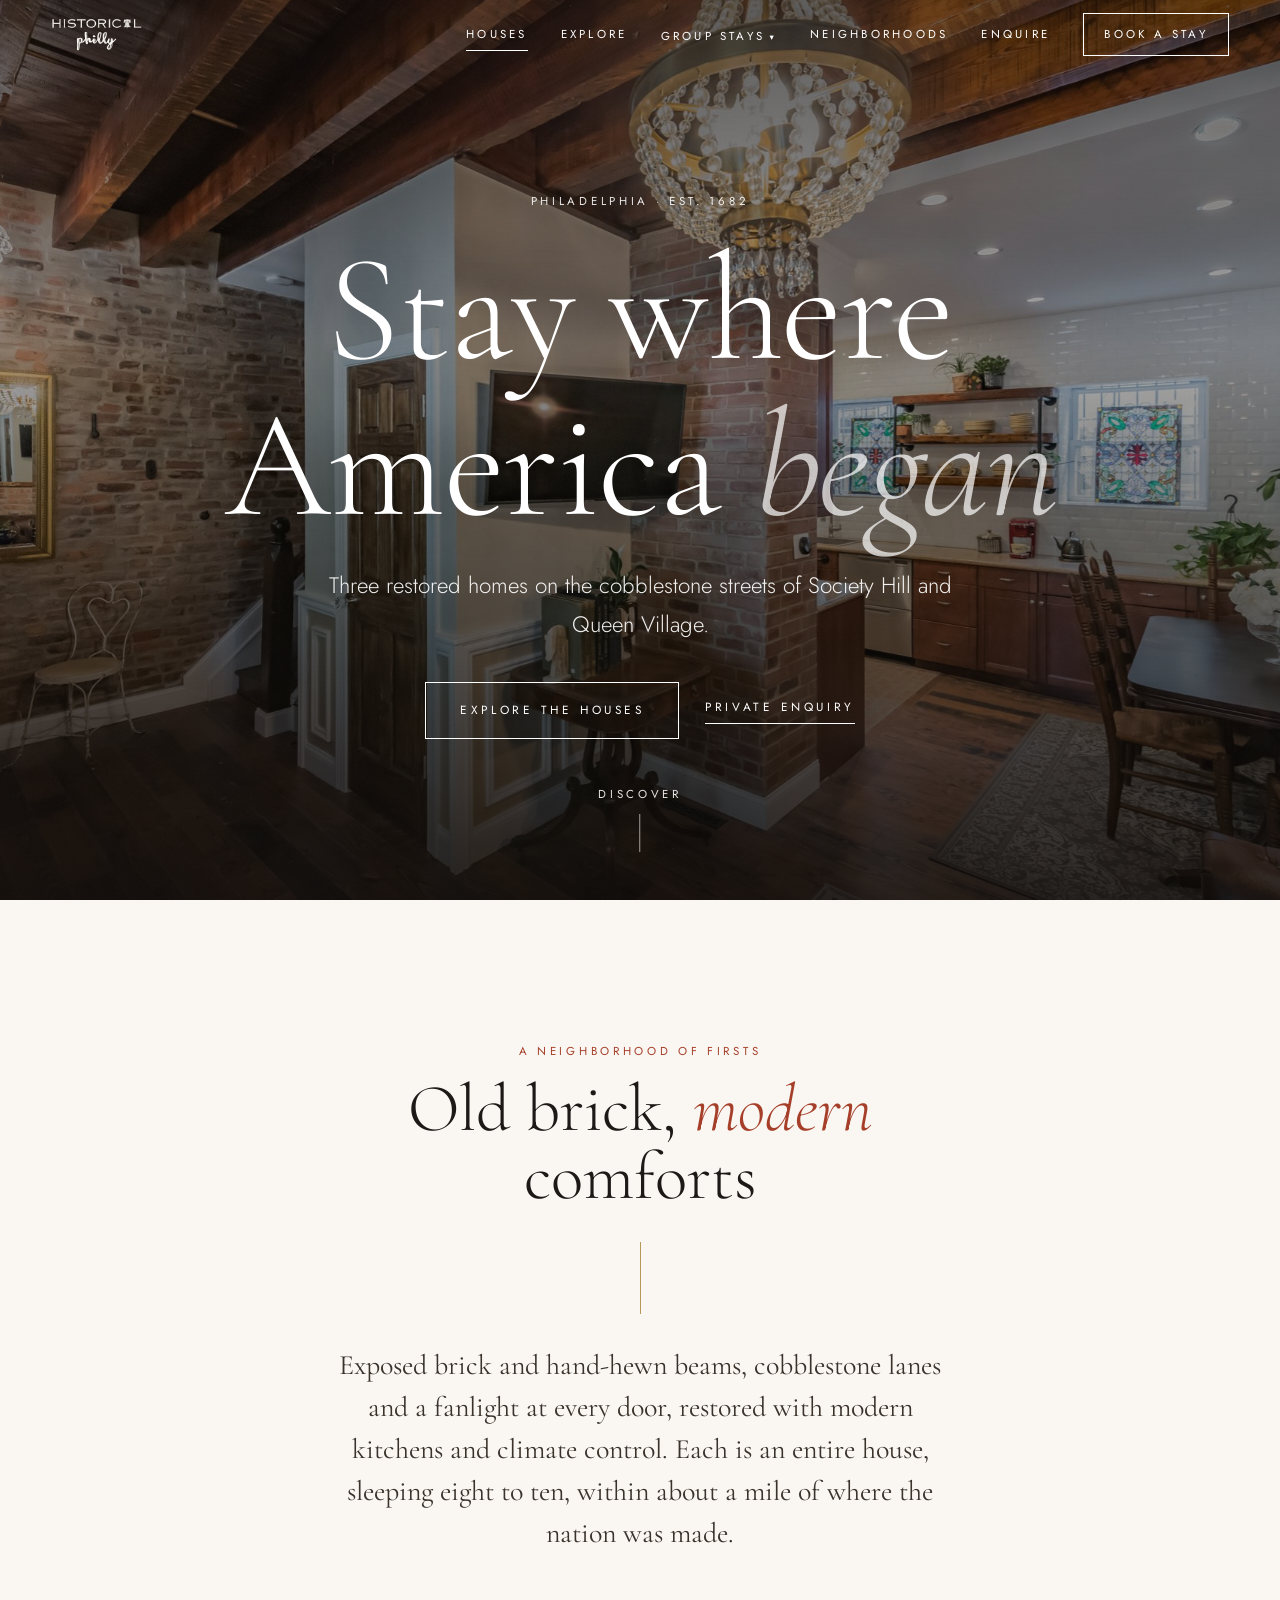
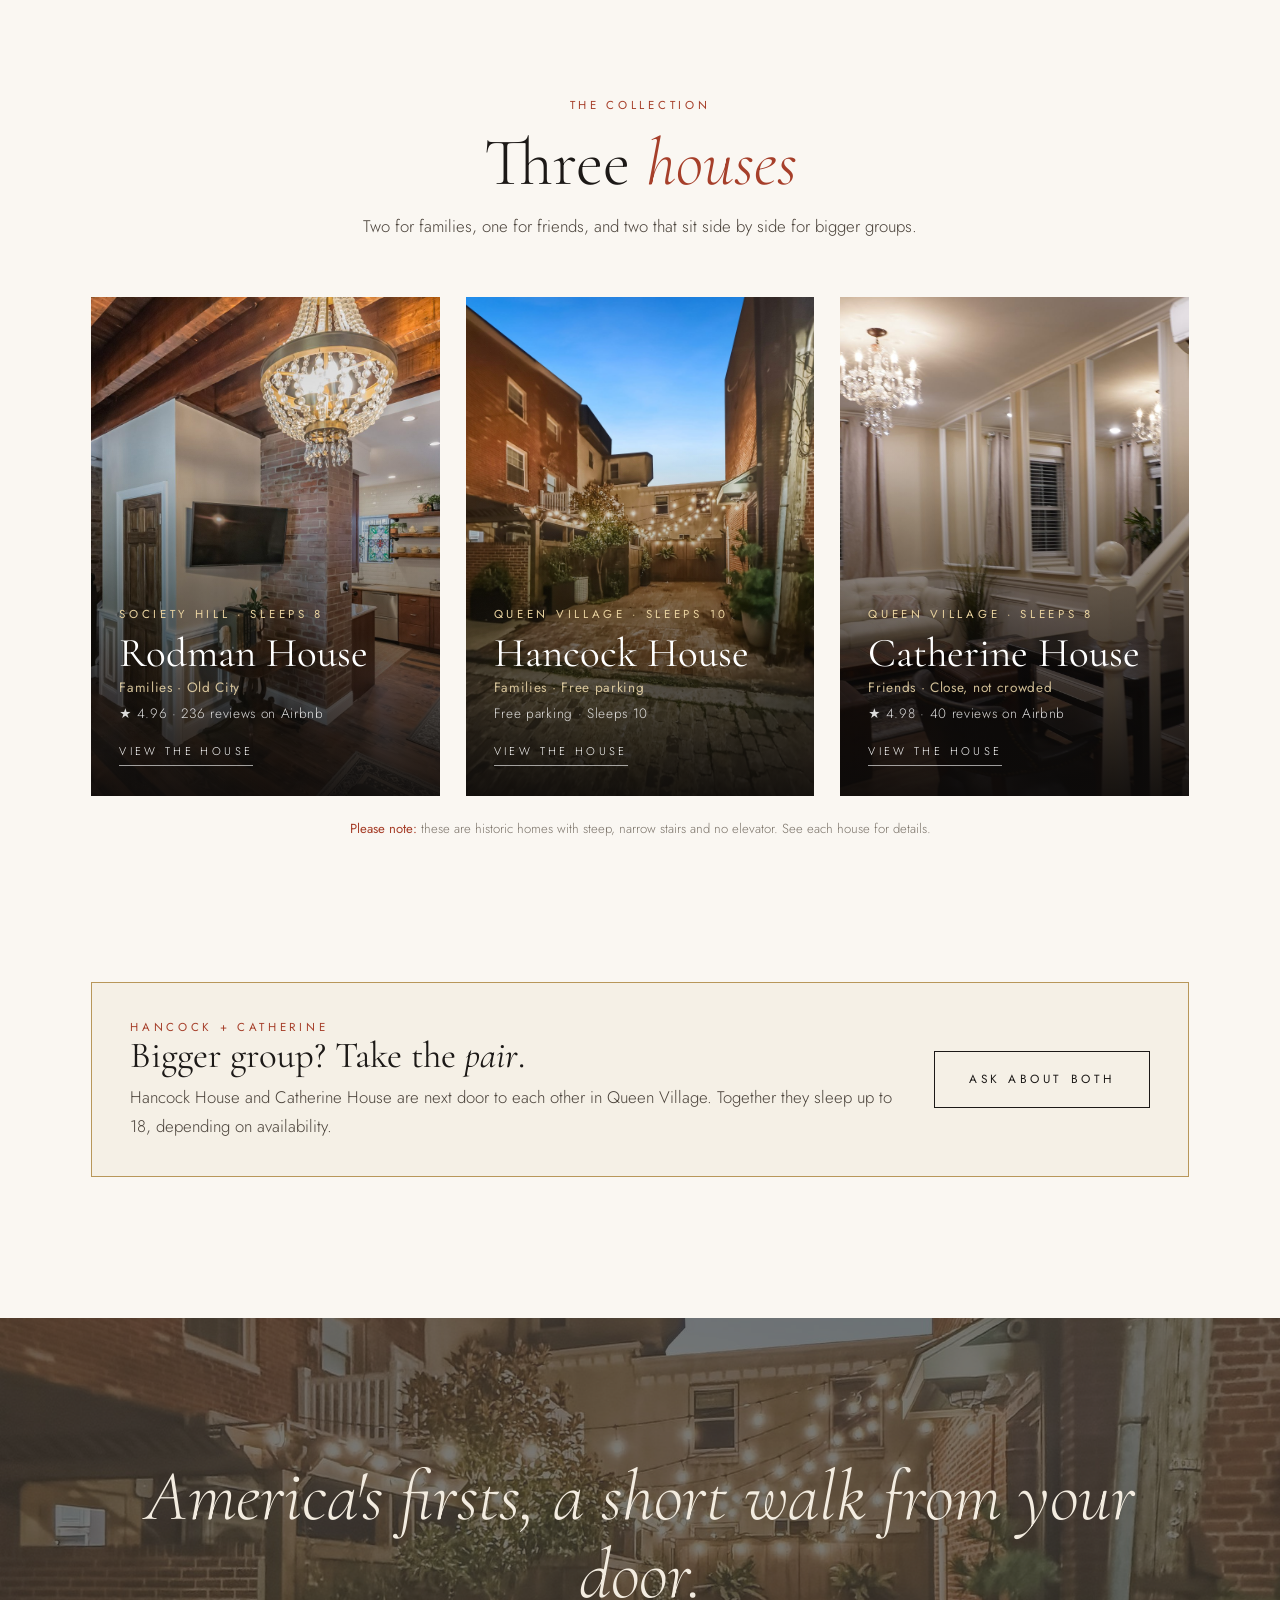
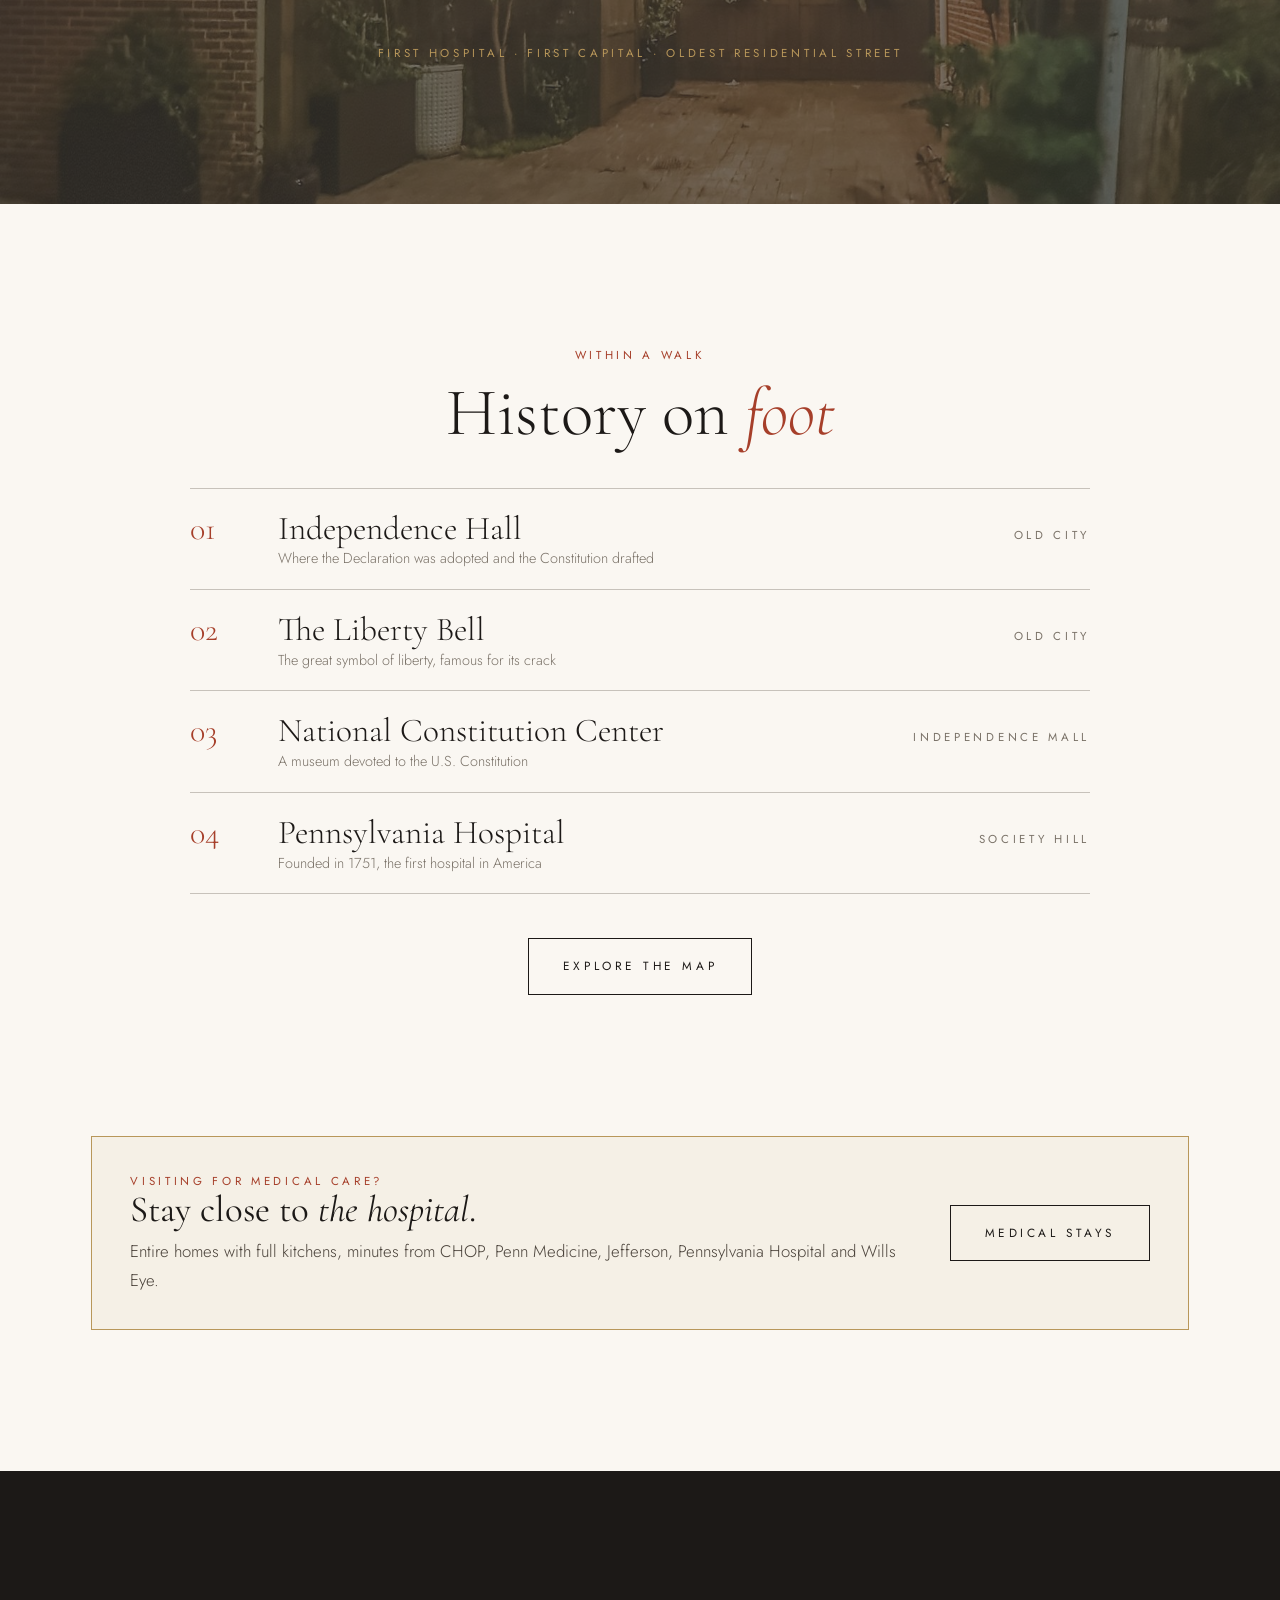
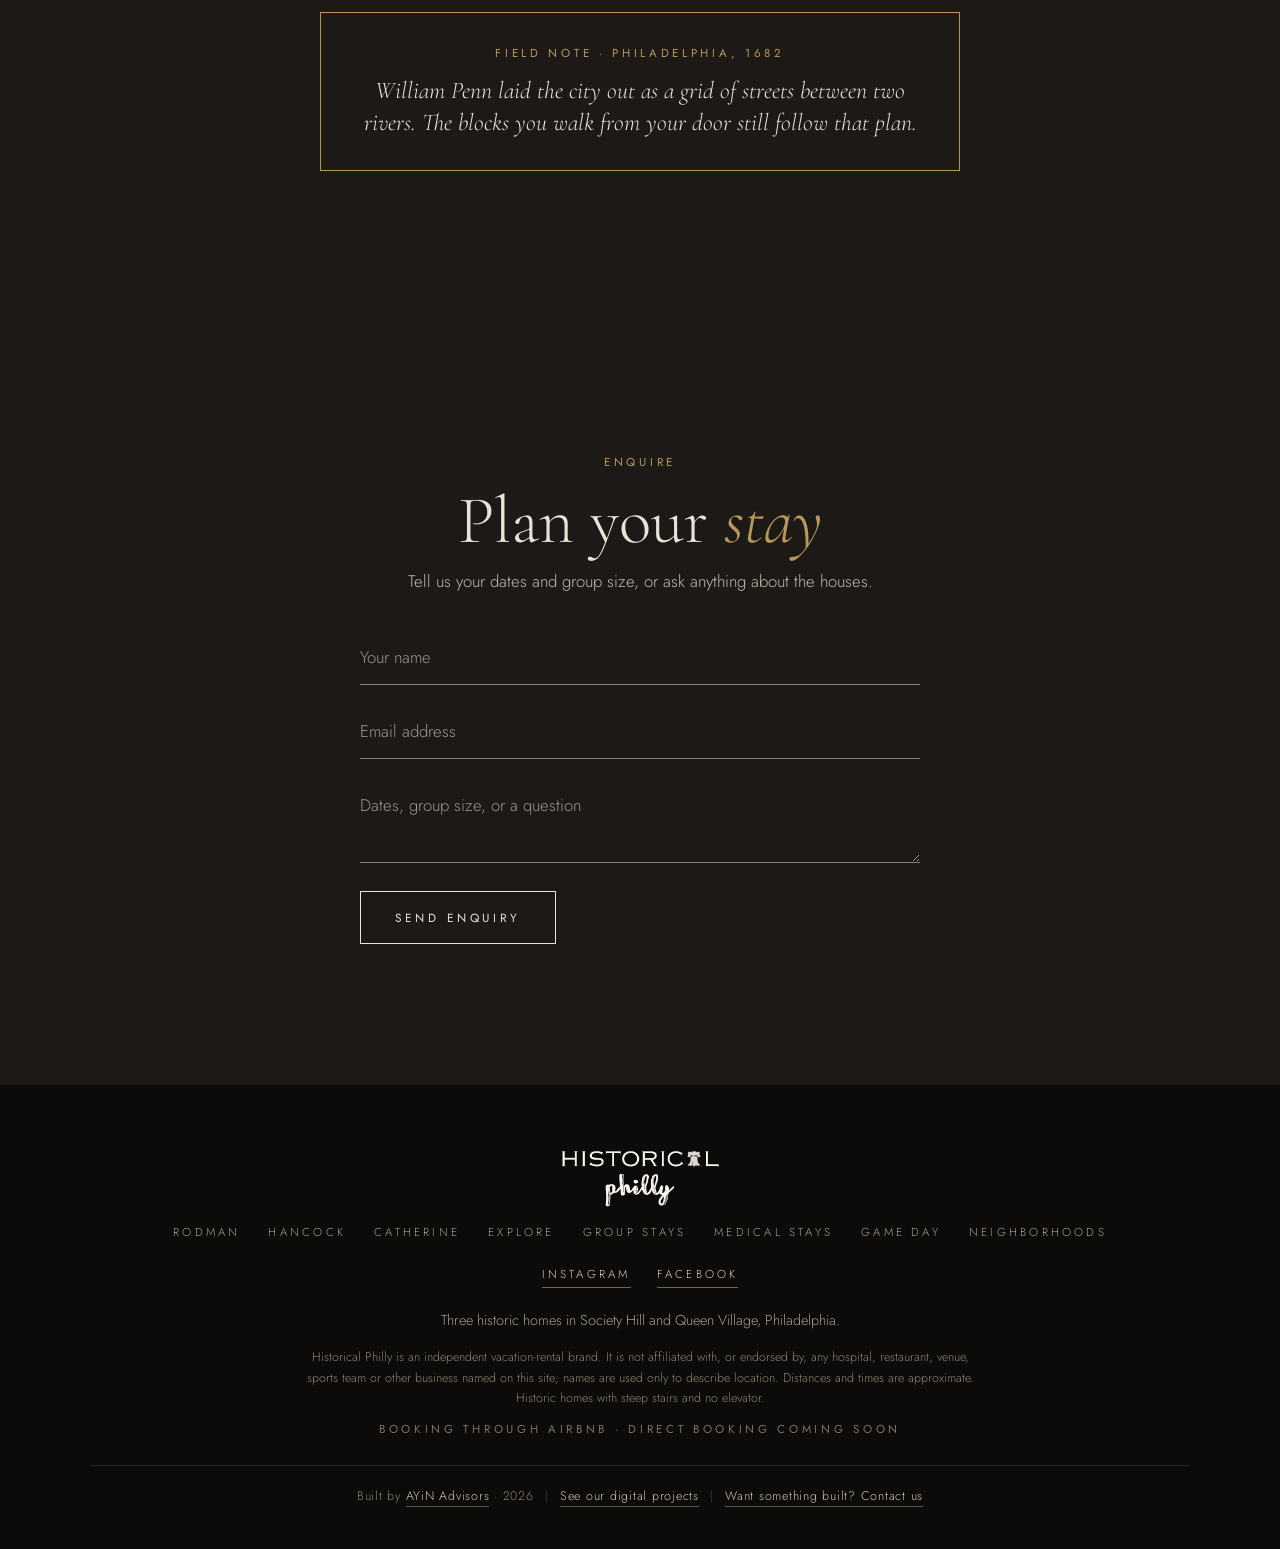
==== commit a2e85365: "Footer credit: Built by AYiN Advisors 2026, with links to AYiN projects and contact Co-Authored-By: " ====
--- a/index.html
+++ b/index.html
@@ -64,6 +64,6 @@
 <footer><div class="wrap"><a href="index.html"><img class="flogo" src="images/logo-cream.png" alt="Historical Philly"></a>
 <nav><a href="rodman-house.html">Rodman</a><a href="hancock-house.html">Hancock</a><a href="catherine-house.html">Catherine</a><a href="explore.html">Explore</a><a href="group-stays.html">Group stays</a><a href="medical.html">Medical stays</a><a href="gameday.html">Game day</a><a href="neighborhoods.html">Neighborhoods</a></nav>
 <div class="social"><a href="https://www.instagram.com/historicalphilly" rel="noopener" target="_blank">Instagram</a><a href="https://www.facebook.com/profile.php?id=61594915439339" rel="noopener" target="_blank">Facebook</a></div><div>Three historic homes in Society Hill and Queen Village, Philadelphia.</div>
-<p class="disc">Historical Philly is an independent vacation-rental brand. It is not affiliated with, or endorsed by, any hospital, restaurant, venue, sports team or other business named on this site; names are used only to describe location. Distances and times are approximate. Historic homes with steep stairs and no elevator.</p><div class="label">Booking through Airbnb · direct booking coming soon</div></div></footer>
+<p class="disc">Historical Philly is an independent vacation-rental brand. It is not affiliated with, or endorsed by, any hospital, restaurant, venue, sports team or other business named on this site; names are used only to describe location. Distances and times are approximate. Historic homes with steep stairs and no elevator.</p><div class="label">Booking through Airbnb · direct booking coming soon</div><div class="built">Built by <a href="https://ayinadvisors.com" rel="noopener" target="_blank">AYiN Advisors</a> &middot; 2026<span class="sep">|</span><a href="https://ayinadvisors.com/Projects.html" rel="noopener" target="_blank">See our digital projects</a><span class="sep">|</span><a href="https://ayinadvisors.com/Contact.html" rel="noopener" target="_blank">Want something built? Contact us</a></div></div></footer>
 <script src="script.js"></script>
 </body></html>
--- a/style.css
+++ b/style.css
@@ -303,3 +303,24 @@
 form.sign select{font:inherit;font-weight:300;background:transparent;border:0;border-bottom:1px solid rgba(255,255,255,.45);color:#fff;padding:12px 0;width:100%;border-radius:0;outline:0}
 form.sign select:invalid,form.sign select option[disabled]{color:rgba(255,255,255,.55)}
 form.sign select option{color:#1c1917}
+/* Explore: save / directions / my location */
+.act{display:flex;flex-wrap:wrap;gap:6px 16px;margin-top:10px}
+.act button,.act a{font:400 .62rem var(--sans);letter-spacing:.22em;text-transform:uppercase;background:none;border:0;border-bottom:1px solid currentColor;padding:2px 0;cursor:pointer;text-decoration:none;color:var(--brick)}
+.act button[aria-pressed="true"]{color:#8a6a1c}
+.dark .act button,.dark .act a{color:var(--brass)}
+.pop .act{margin-top:10px}.pop .act a,.pop .act button{color:var(--brick)}
+.pin.sv{box-shadow:0 0 0 3px var(--brass),0 1px 4px rgba(0,0,0,.4)}
+.pin.me{width:16px;height:16px;background:#2d6ea3;border:3px solid #fff;box-shadow:0 0 0 4px rgba(45,110,163,.35)}
+.tools{display:flex;gap:12px;justify-content:center;flex-wrap:wrap;margin:4px 0 0}
+.tool{font:400 .7rem var(--sans);letter-spacing:.24em;text-transform:uppercase;background:var(--stone);color:var(--cream);border:1px solid var(--stone);padding:11px 20px;cursor:pointer;transition:.25s}
+.tool:hover{background:transparent;color:var(--stone)}
+.chip.saved{border-color:#8a6a1c;color:#8a6a1c}.chip.saved:hover,.chip.saved.on{background:#8a6a1c;color:#fff}
+.sharedbar{display:flex;gap:14px;align-items:center;justify-content:center;flex-wrap:wrap;background:rgba(184,151,90,.14);border:1px solid var(--brass);padding:12px 18px;margin:0 0 18px}
+.sharedbar[hidden]{display:none}
+.sharedbar button{font:400 .66rem var(--sans);letter-spacing:.2em;text-transform:uppercase;background:none;border:0;border-bottom:1px solid var(--brick);color:var(--brick);cursor:pointer;padding:2px 0}
+/* credit line */
+.built{margin-top:26px;padding-top:18px;border-top:1px solid rgba(255,255,255,.12);font-size:.78rem;letter-spacing:.06em;color:#8b8274;line-height:2}
+.built a{color:#cfc5b3;text-decoration:none;border-bottom:1px solid rgba(207,197,179,.4);padding-bottom:1px}
+.built a:hover{color:var(--brass);border-color:var(--brass)}
+.built .sep{margin:0 .9em;opacity:.45}
+@media(max-width:600px){.built .sep{display:none}.built a,.built{display:block}.built a{margin:4px auto;width:max-content;max-width:100%}}
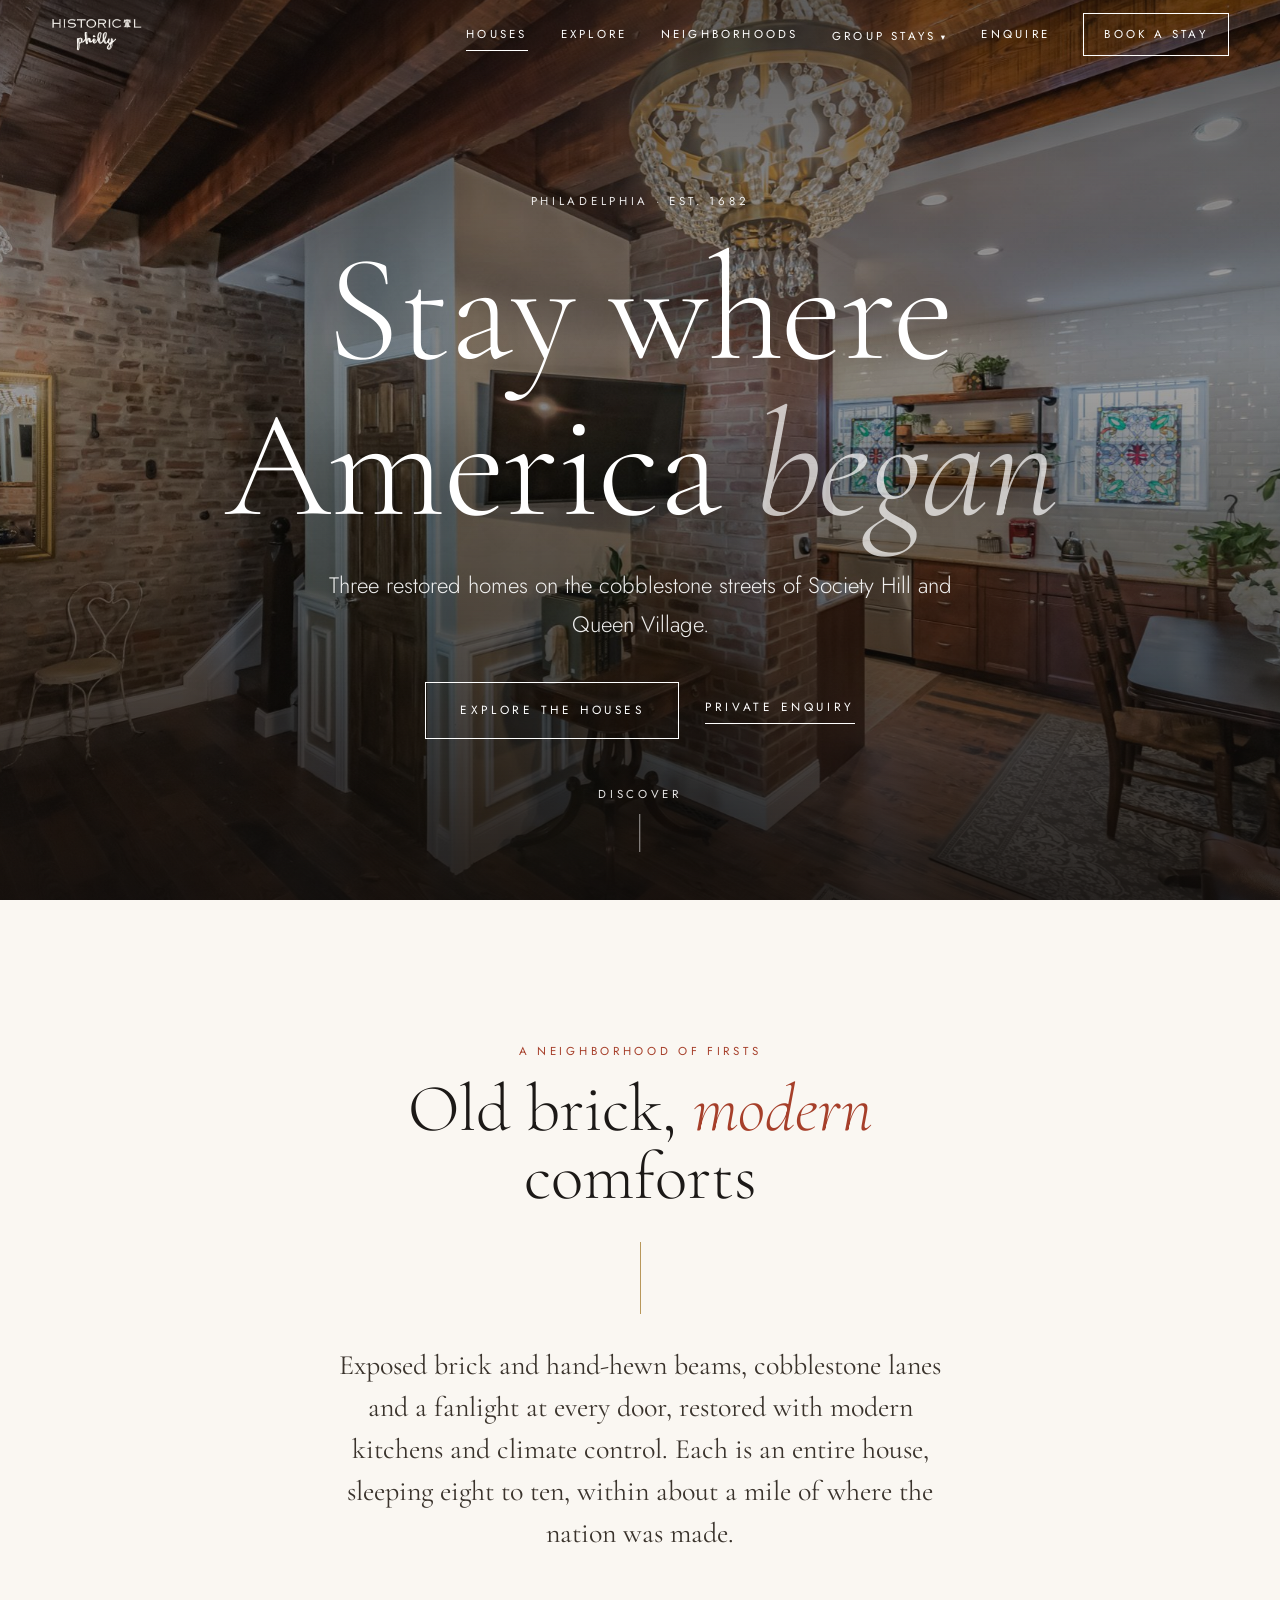
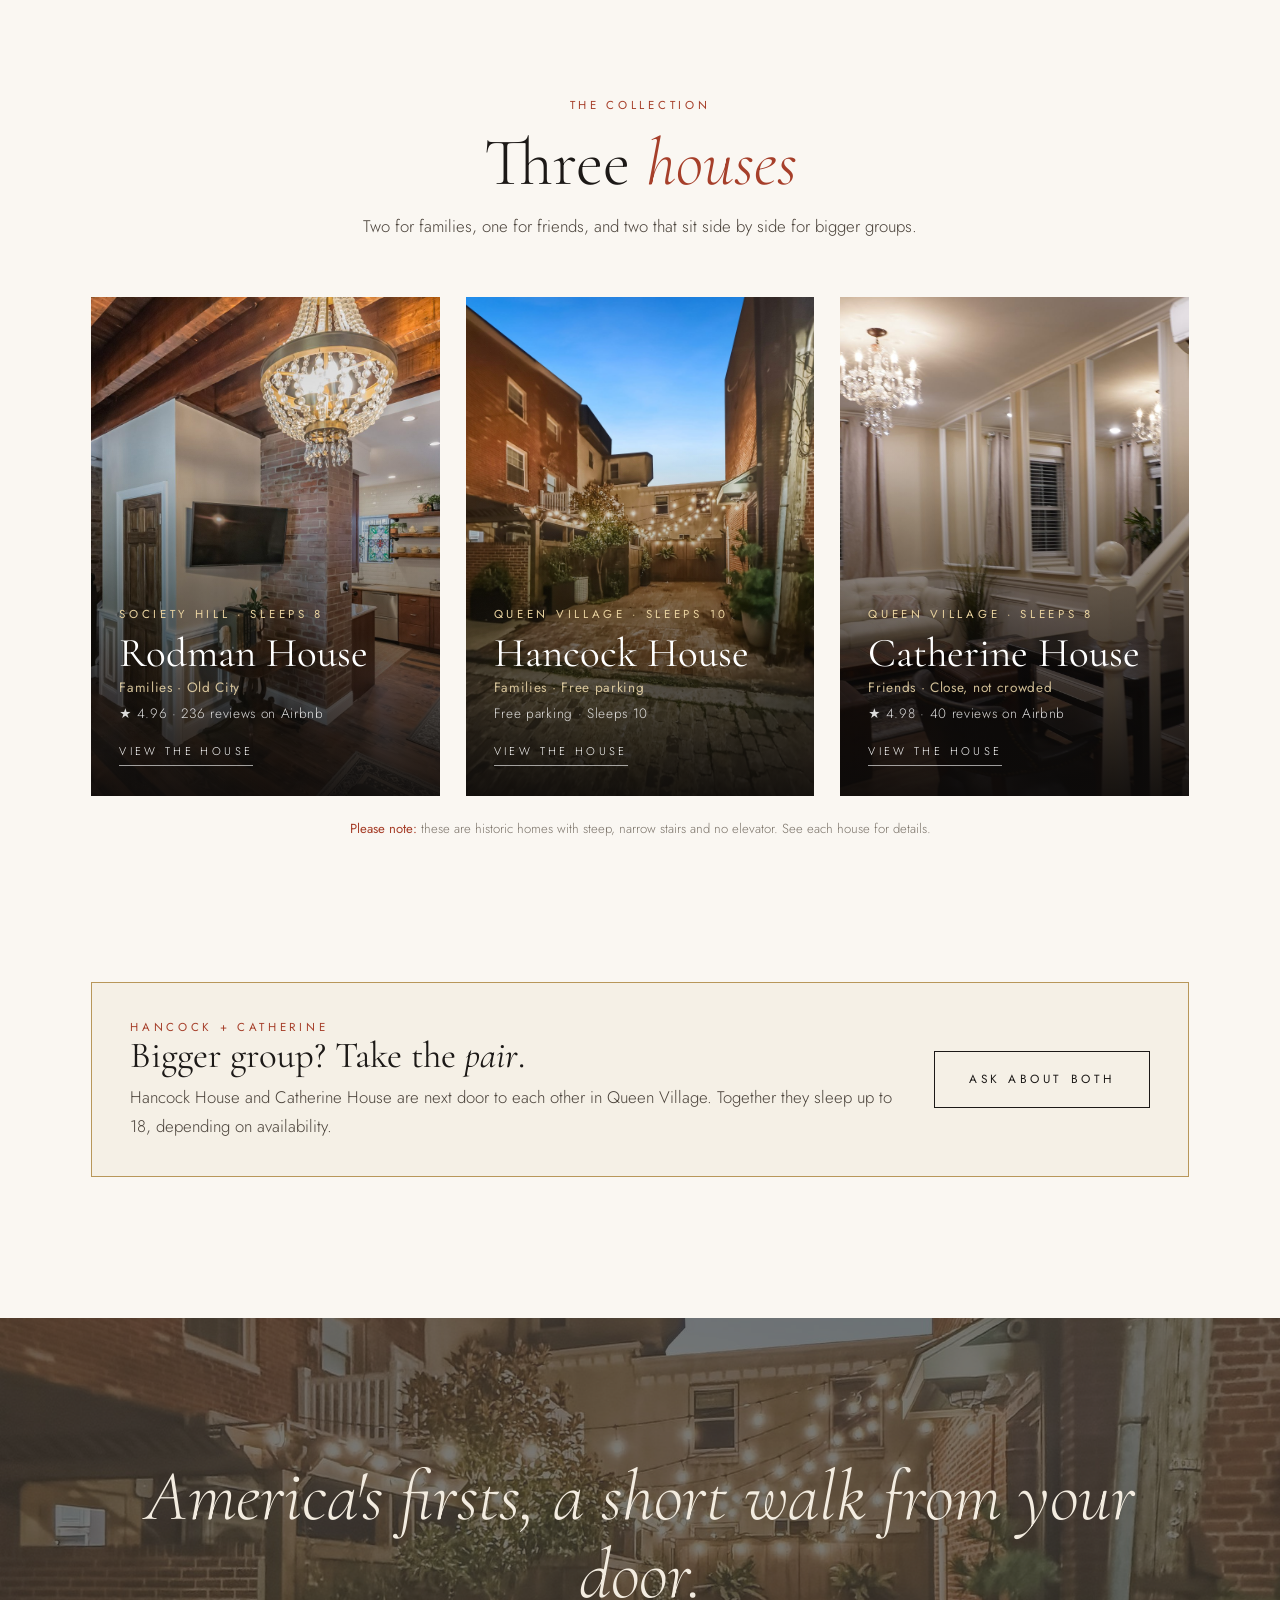
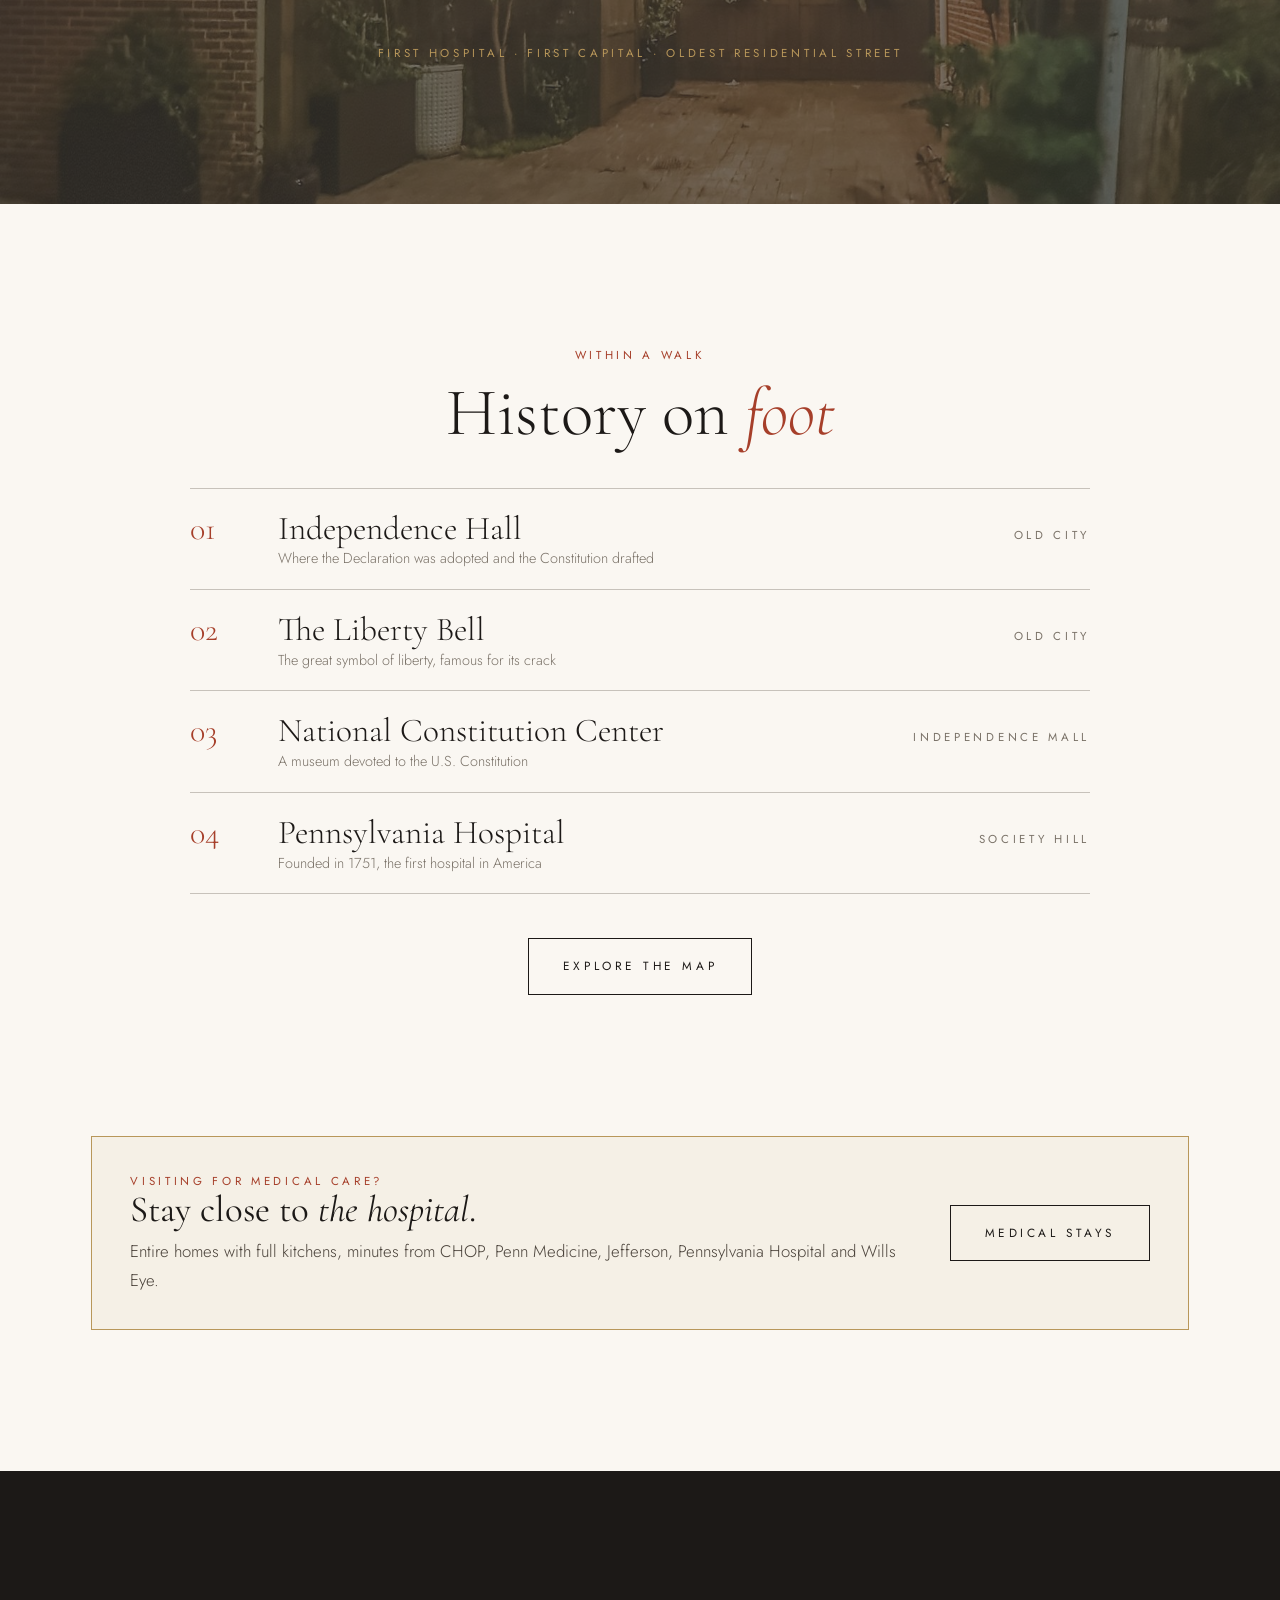
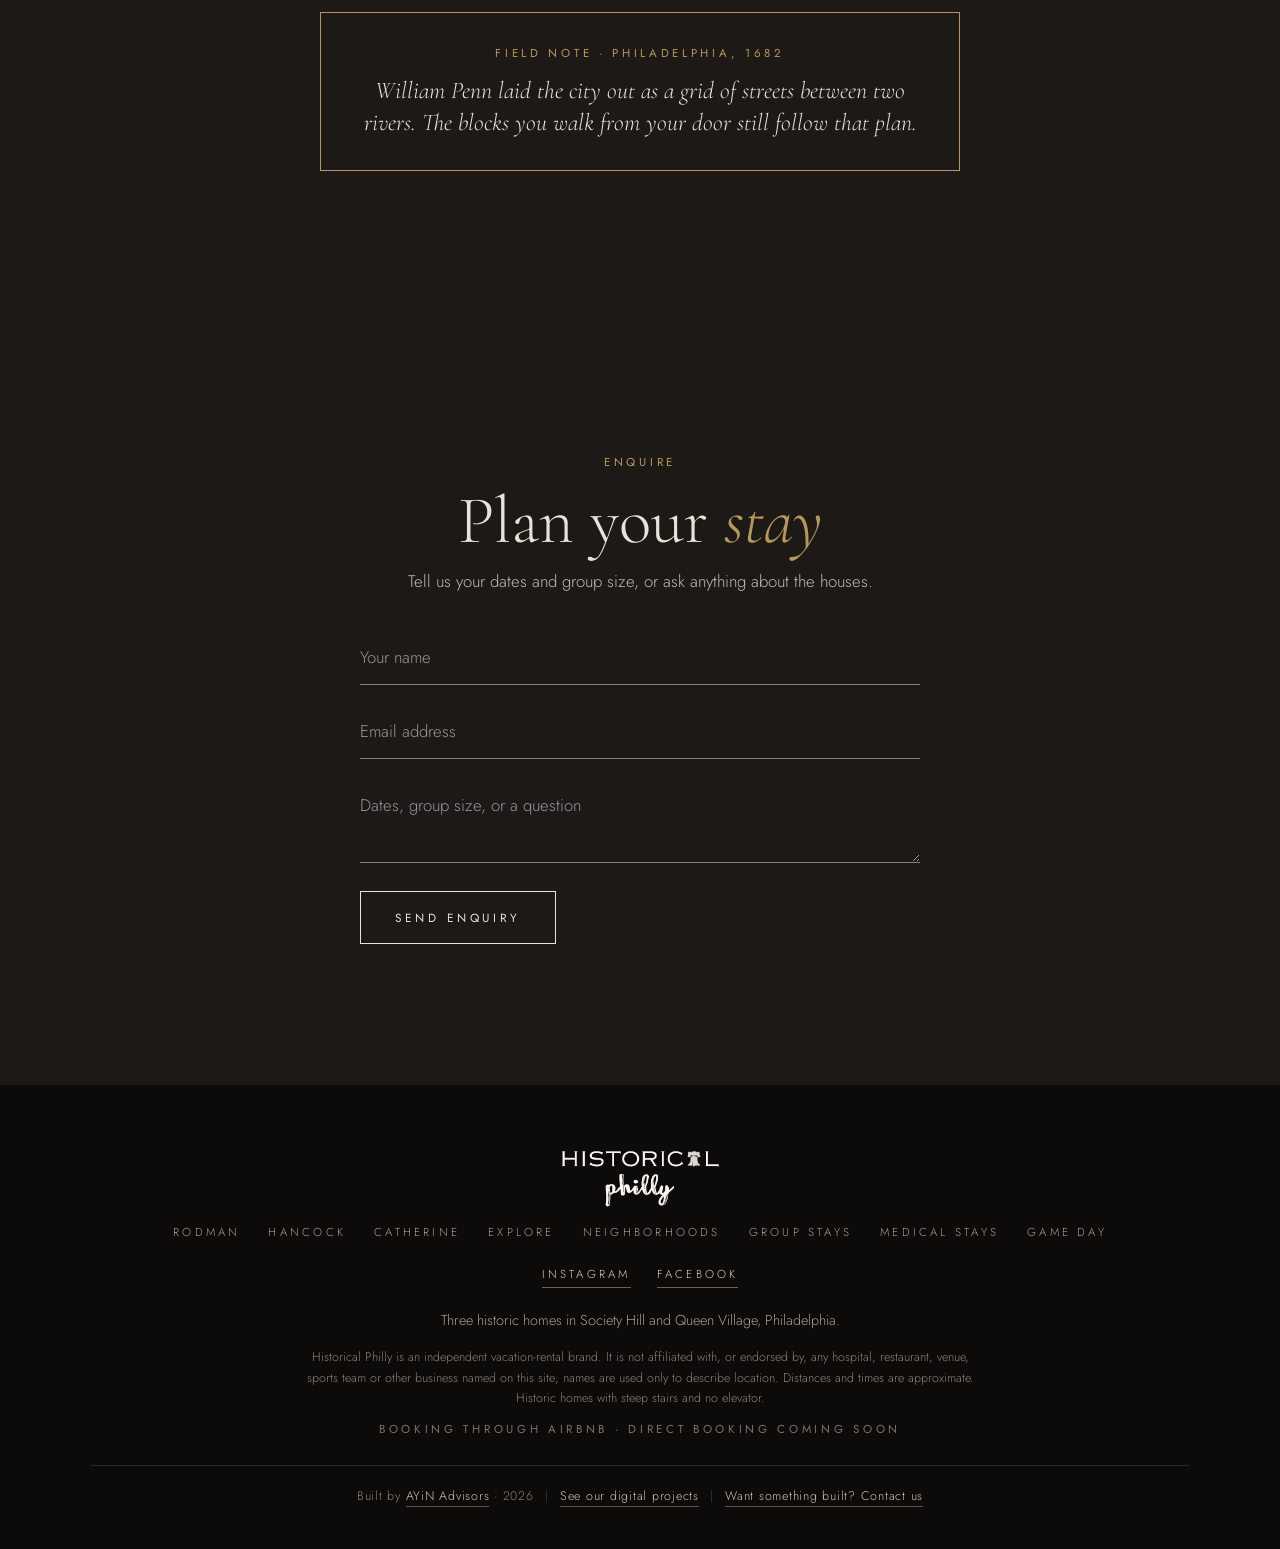
==== commit 2e7404c3: "Nav: move Neighborhoods next to Explore (header, phone menu, footer) Co-Authored-By: Claude Sonnet 5" ====
--- a/index.html
+++ b/index.html
@@ -7,13 +7,13 @@
 <link rel="icon" type="image/png" sizes="32x32" href="favicon-32.png"><link rel="icon" type="image/png" sizes="64x64" href="favicon-64.png"><link rel="apple-touch-icon" href="apple-touch-icon.png">
 <link rel="preconnect" href="https://fonts.googleapis.com"><link rel="preconnect" href="https://fonts.gstatic.com" crossorigin>
 <link href="https://fonts.googleapis.com/css2?family=Cormorant+Garamond:ital,wght@0,300;0,400;0,500;1,300;1,400&family=Jost:wght@300;400&display=swap" rel="stylesheet">
-<link rel="stylesheet" href="style.css">
+<link rel="stylesheet" href="style.css?v=202610080750">
 <script type="application/ld+json">{"@context":"https://schema.org","@type":"Organization","name":"Historical Philly","url":"https://historicalphilly.com","sameAs":["https://www.instagram.com/historicalphilly","https://www.facebook.com/profile.php?id=61594915439339"]}</script>
 </head><body>
 <header class="nav"><a class="brandmark lgo" href="index.html" aria-label="Historical Philly home"><img class="lg-light" src="images/logo-cream.png" alt="Historical Philly"><img class="lg-ink" src="images/logo-ink.png" alt="" aria-hidden="true"></a>
-<nav class="links" aria-label="Main"><a href="index.html#houses" aria-current="page">Houses</a><a href="explore.html">Explore</a><div class="dd"><a href="group-stays.html" aria-haspopup="true">Group stays</a><div class="ddm"><a href="group-stays.html">All group stays</a><a href="medical.html">Medical stays</a><a href="gameday.html">Game day</a><a href="group-stays.html#celebrations">Family celebrations</a><a href="group-stays.html#group-travel">Group travel</a><a href="group-stays.html#friends">Friends weekends</a><a href="group-stays.html#couples">Couples trips</a><a href="group-stays.html#family-weekends">Family weekends</a></div></div><a href="neighborhoods.html">Neighborhoods</a><a href="index.html#contact">Enquire</a><a class="book" href="index.html#houses"><span>Book a stay</span></a></nav>
+<nav class="links" aria-label="Main"><a href="index.html#houses" aria-current="page">Houses</a><a href="explore.html">Explore</a><a href="neighborhoods.html">Neighborhoods</a><div class="dd"><a href="group-stays.html" aria-haspopup="true">Group stays</a><div class="ddm"><a href="group-stays.html">All group stays</a><a href="medical.html">Medical stays</a><a href="gameday.html">Game day</a><a href="group-stays.html#celebrations">Family celebrations</a><a href="group-stays.html#group-travel">Group travel</a><a href="group-stays.html#friends">Friends weekends</a><a href="group-stays.html#couples">Couples trips</a><a href="group-stays.html#family-weekends">Family weekends</a><a href="group-stays.html#campus-tours">Campus tours</a></div></div><a href="index.html#contact">Enquire</a><a class="book" href="index.html#houses"><span>Book a stay</span></a></nav>
 <button class="burger" aria-label="Menu" aria-expanded="false"><i></i></button></header>
-<div class="menu"><a href="index.html">Home</a><a href="rodman-house.html">Rodman House</a><a href="hancock-house.html">Hancock House</a><a href="catherine-house.html">Catherine House</a><a href="explore.html">Explore the map</a><a href="group-stays.html">Group stays</a><a class="sub" href="medical.html">Medical stays</a><a class="sub" href="gameday.html">Game day</a><a class="sub" href="group-stays.html#celebrations">Family celebrations</a><a class="sub" href="group-stays.html#friends">Friends and couples</a><a href="neighborhoods.html">Neighborhoods</a><a href="index.html#contact">Enquire</a><div class="label">Society Hill · Queen Village</div></div>
+<div class="menu"><a href="index.html">Home</a><a href="rodman-house.html">Rodman House</a><a href="hancock-house.html">Hancock House</a><a href="catherine-house.html">Catherine House</a><a href="explore.html">Explore the map</a><a href="neighborhoods.html">Neighborhoods</a><a href="group-stays.html">Group stays</a><a class="sub" href="medical.html">Medical stays</a><a class="sub" href="gameday.html">Game day</a><a class="sub" href="group-stays.html#celebrations">Family celebrations</a><a class="sub" href="group-stays.html#friends">Friends and couples</a><a class="sub" href="group-stays.html#campus-tours">Campus tours</a><a href="index.html#contact">Enquire</a><div class="label">Society Hill · Queen Village</div></div>
 
 <section class="hero"><img src="images/rodman-hero.jpg" alt="Historic living room with exposed brick, beams and chandelier">
 <div class="in"><div class="label">Philadelphia · Est. 1682</div><h1>Stay where<br>America <em>began</em></h1>
@@ -62,8 +62,8 @@
 <textarea name="message" rows="2" placeholder="Dates, group size, or a question" aria-label="Message"></textarea>
 <button class="btn" type="submit">Send enquiry</button></form></div></section>
 <footer><div class="wrap"><a href="index.html"><img class="flogo" src="images/logo-cream.png" alt="Historical Philly"></a>
-<nav><a href="rodman-house.html">Rodman</a><a href="hancock-house.html">Hancock</a><a href="catherine-house.html">Catherine</a><a href="explore.html">Explore</a><a href="group-stays.html">Group stays</a><a href="medical.html">Medical stays</a><a href="gameday.html">Game day</a><a href="neighborhoods.html">Neighborhoods</a></nav>
+<nav><a href="rodman-house.html">Rodman</a><a href="hancock-house.html">Hancock</a><a href="catherine-house.html">Catherine</a><a href="explore.html">Explore</a><a href="neighborhoods.html">Neighborhoods</a><a href="group-stays.html">Group stays</a><a href="medical.html">Medical stays</a><a href="gameday.html">Game day</a></nav>
 <div class="social"><a href="https://www.instagram.com/historicalphilly" rel="noopener" target="_blank">Instagram</a><a href="https://www.facebook.com/profile.php?id=61594915439339" rel="noopener" target="_blank">Facebook</a></div><div>Three historic homes in Society Hill and Queen Village, Philadelphia.</div>
 <p class="disc">Historical Philly is an independent vacation-rental brand. It is not affiliated with, or endorsed by, any hospital, restaurant, venue, sports team or other business named on this site; names are used only to describe location. Distances and times are approximate. Historic homes with steep stairs and no elevator.</p><div class="label">Booking through Airbnb · direct booking coming soon</div><div class="built">Built by <a href="https://ayinadvisors.com" rel="noopener" target="_blank">AYiN Advisors</a> &middot; 2026<span class="sep">|</span><a href="https://ayinadvisors.com/Projects.html" rel="noopener" target="_blank">See our digital projects</a><span class="sep">|</span><a href="https://ayinadvisors.com/Contact.html" rel="noopener" target="_blank">Want something built? Contact us</a></div></div></footer>
-<script src="script.js"></script>
+<script src="script.js?v=202610080750"></script>
 </body></html>
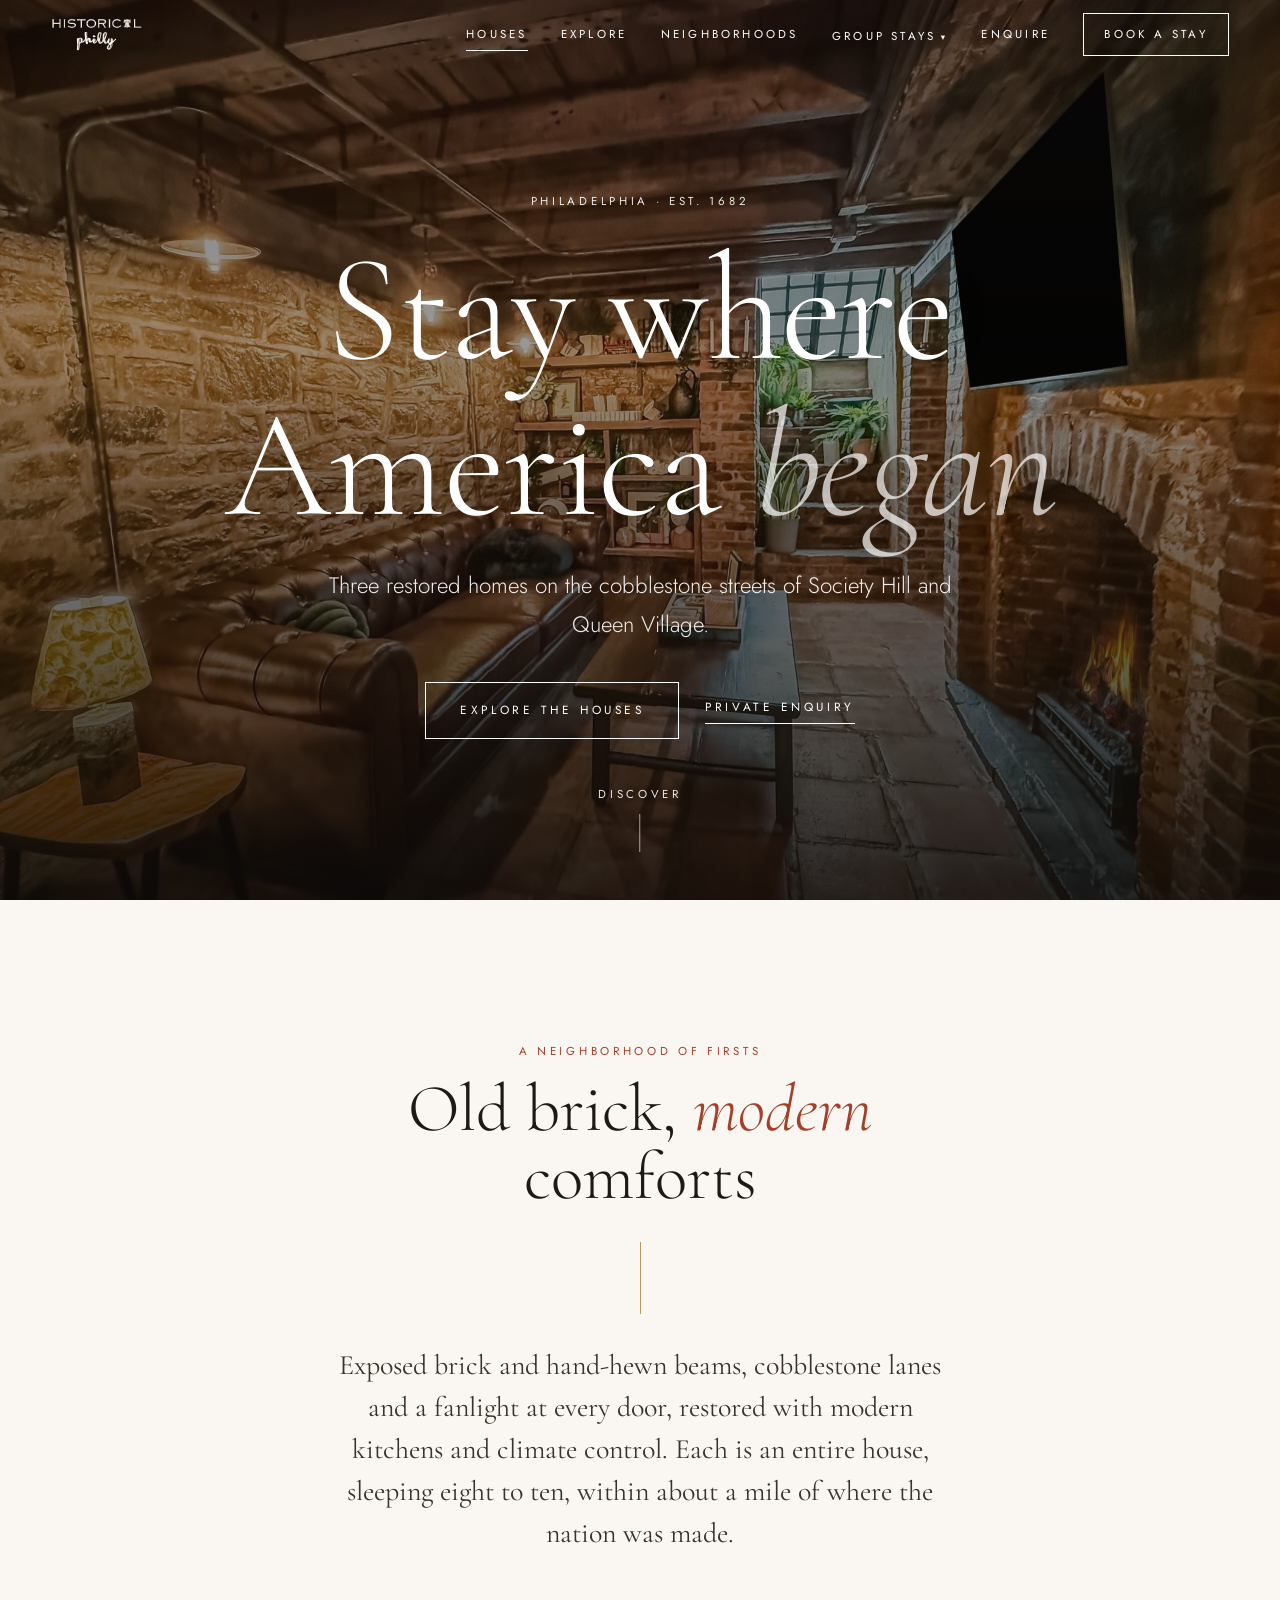
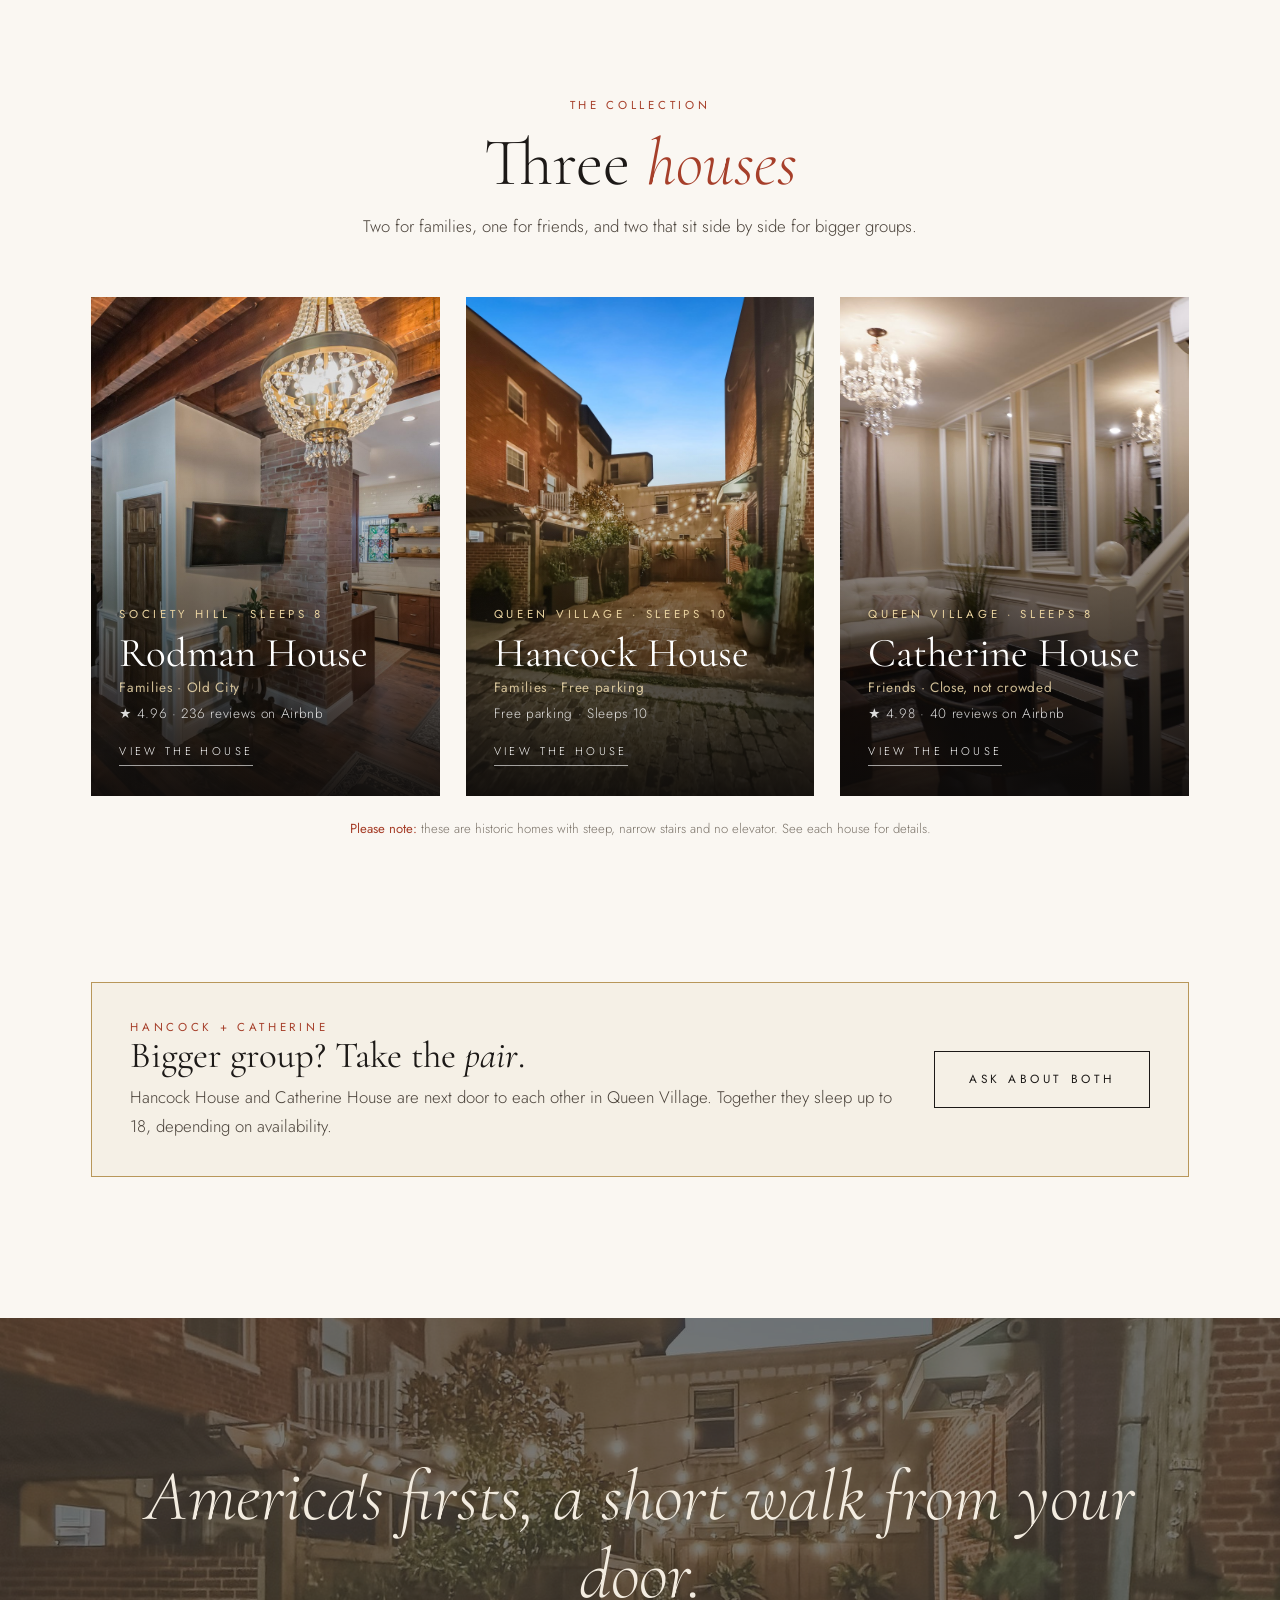
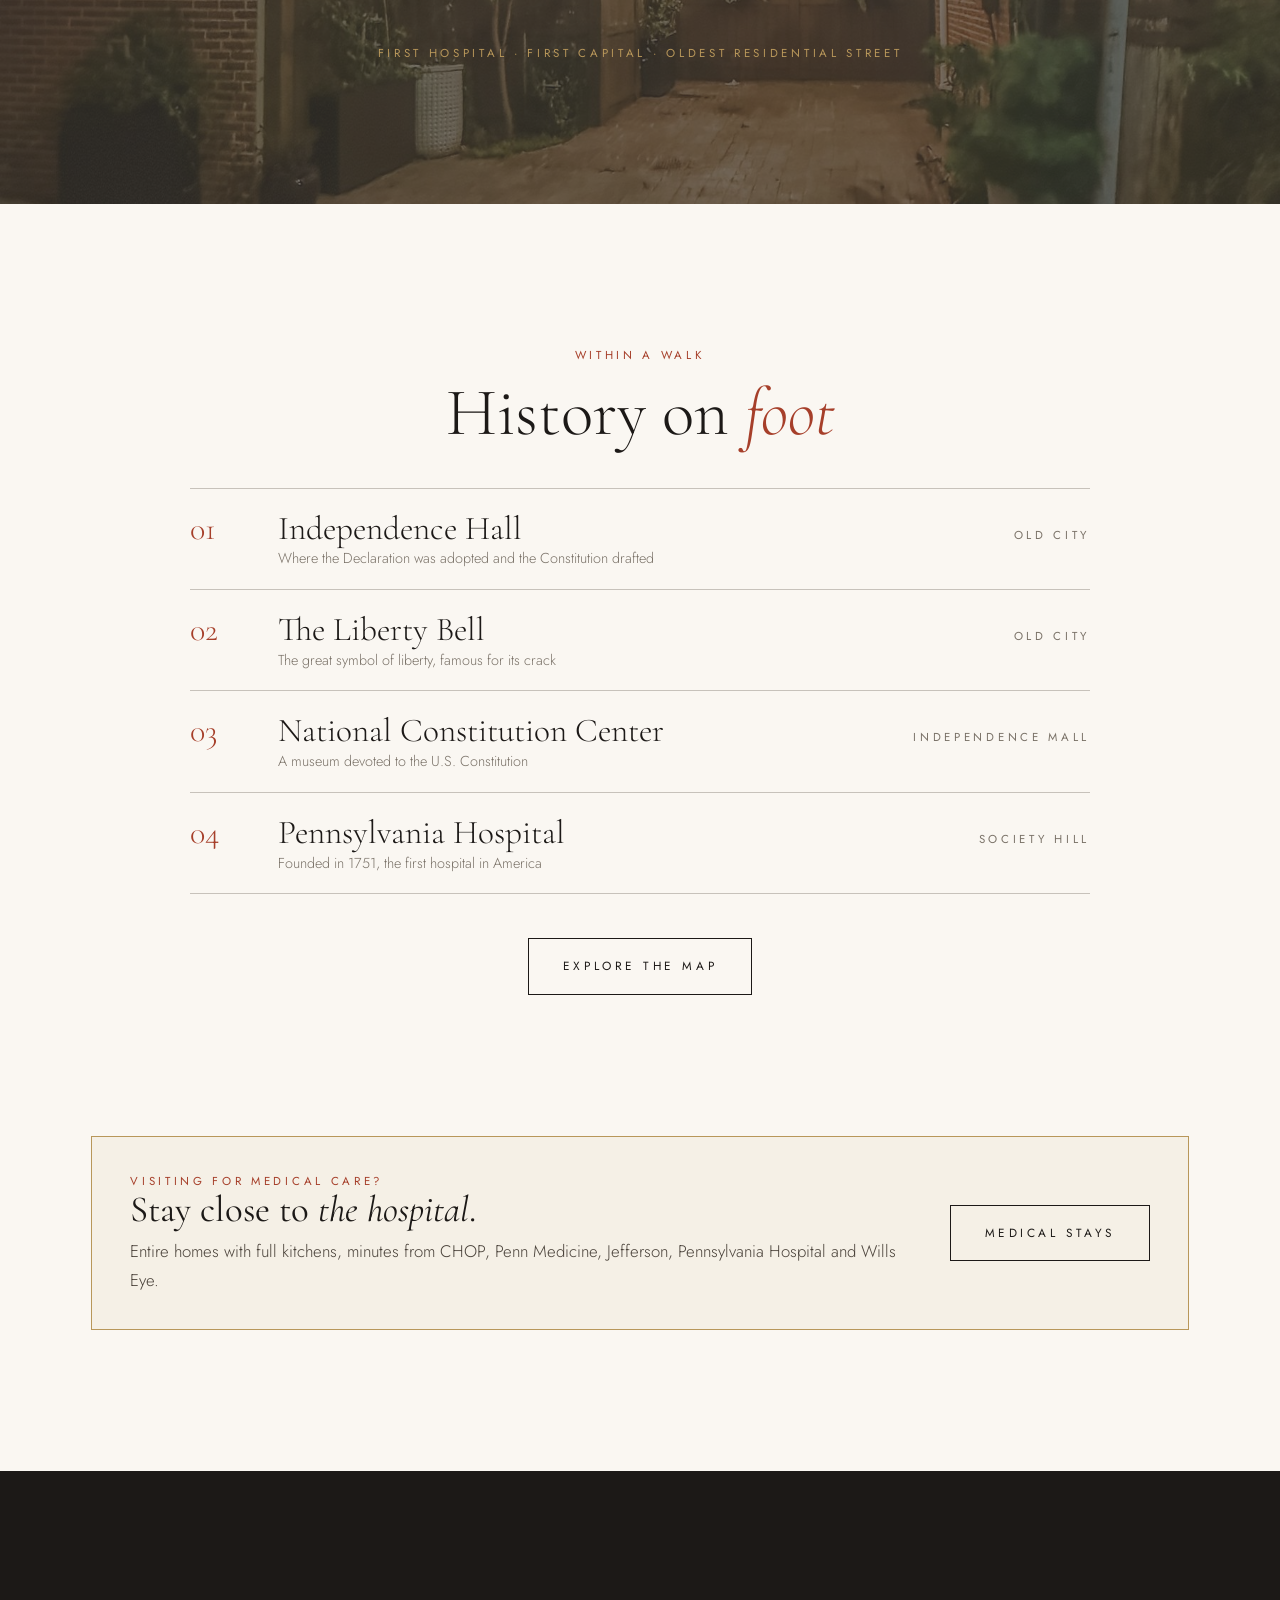
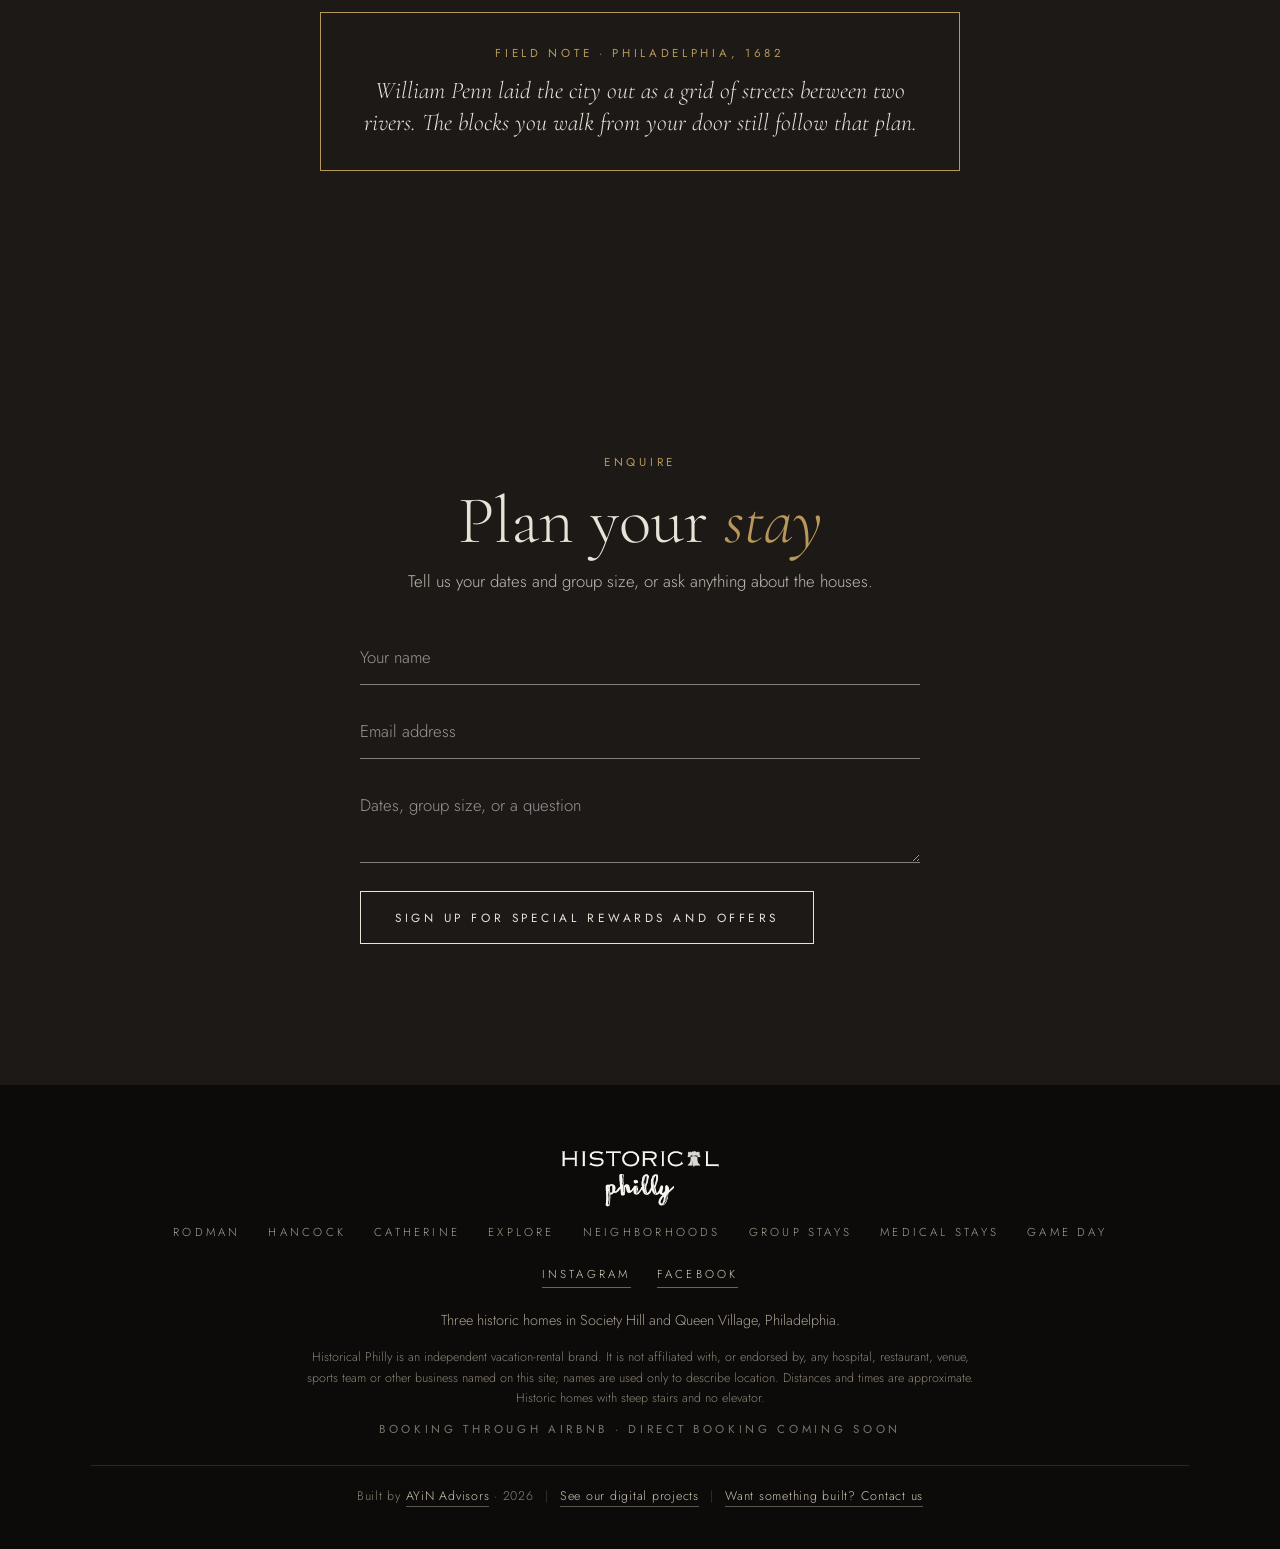
==== commit 9c4dc823: "Home hero: basement sofa lounge; form button now 'Sign up for Special Rewards and Offers' Co-Authore" ====
--- a/index.html
+++ b/index.html
@@ -7,7 +7,7 @@
 <link rel="icon" type="image/png" sizes="32x32" href="favicon-32.png"><link rel="icon" type="image/png" sizes="64x64" href="favicon-64.png"><link rel="apple-touch-icon" href="apple-touch-icon.png">
 <link rel="preconnect" href="https://fonts.googleapis.com"><link rel="preconnect" href="https://fonts.gstatic.com" crossorigin>
 <link href="https://fonts.googleapis.com/css2?family=Cormorant+Garamond:ital,wght@0,300;0,400;0,500;1,300;1,400&family=Jost:wght@300;400&display=swap" rel="stylesheet">
-<link rel="stylesheet" href="style.css?v=202610080750">
+<link rel="stylesheet" href="style.css?v=202610141755">
 <script type="application/ld+json">{"@context":"https://schema.org","@type":"Organization","name":"Historical Philly","url":"https://historicalphilly.com","sameAs":["https://www.instagram.com/historicalphilly","https://www.facebook.com/profile.php?id=61594915439339"]}</script>
 </head><body>
 <header class="nav"><a class="brandmark lgo" href="index.html" aria-label="Historical Philly home"><img class="lg-light" src="images/logo-cream.png" alt="Historical Philly"><img class="lg-ink" src="images/logo-ink.png" alt="" aria-hidden="true"></a>
@@ -15,7 +15,7 @@
 <button class="burger" aria-label="Menu" aria-expanded="false"><i></i></button></header>
 <div class="menu"><a href="index.html">Home</a><a href="rodman-house.html">Rodman House</a><a href="hancock-house.html">Hancock House</a><a href="catherine-house.html">Catherine House</a><a href="explore.html">Explore the map</a><a href="neighborhoods.html">Neighborhoods</a><a href="group-stays.html">Group stays</a><a class="sub" href="medical.html">Medical stays</a><a class="sub" href="gameday.html">Game day</a><a class="sub" href="group-stays.html#celebrations">Family celebrations</a><a class="sub" href="group-stays.html#friends">Friends and couples</a><a class="sub" href="group-stays.html#campus-tours">Campus tours</a><a href="index.html#contact">Enquire</a><div class="label">Society Hill · Queen Village</div></div>
 
-<section class="hero"><img src="images/rodman-hero.jpg" alt="Historic living room with exposed brick, beams and chandelier">
+<section class="hero"><img src="images/basement-hero.jpg" alt="Leather Chesterfield sofa facing a brick fireplace in the stone-walled basement lounge at Hancock House">
 <div class="in"><div class="label">Philadelphia · Est. 1682</div><h1>Stay where<br>America <em>began</em></h1>
 <p class="sub">Three restored homes on the cobblestone streets of Society Hill and Queen Village.</p>
 <div class="cta-row"><a class="btn" href="#houses">Explore the houses</a><a class="uline" href="#contact">Private enquiry</a></div></div>
@@ -60,10 +60,10 @@
 <input type="text" name="name" placeholder="Your name" aria-label="Your name" required>
 <input type="email" name="email" placeholder="Email address" aria-label="Email address" required>
 <textarea name="message" rows="2" placeholder="Dates, group size, or a question" aria-label="Message"></textarea>
-<button class="btn" type="submit">Send enquiry</button></form></div></section>
+<button class="btn" type="submit">Sign up for Special Rewards and Offers</button></form></div></section>
 <footer><div class="wrap"><a href="index.html"><img class="flogo" src="images/logo-cream.png" alt="Historical Philly"></a>
 <nav><a href="rodman-house.html">Rodman</a><a href="hancock-house.html">Hancock</a><a href="catherine-house.html">Catherine</a><a href="explore.html">Explore</a><a href="neighborhoods.html">Neighborhoods</a><a href="group-stays.html">Group stays</a><a href="medical.html">Medical stays</a><a href="gameday.html">Game day</a></nav>
 <div class="social"><a href="https://www.instagram.com/historicalphilly" rel="noopener" target="_blank">Instagram</a><a href="https://www.facebook.com/profile.php?id=61594915439339" rel="noopener" target="_blank">Facebook</a></div><div>Three historic homes in Society Hill and Queen Village, Philadelphia.</div>
 <p class="disc">Historical Philly is an independent vacation-rental brand. It is not affiliated with, or endorsed by, any hospital, restaurant, venue, sports team or other business named on this site; names are used only to describe location. Distances and times are approximate. Historic homes with steep stairs and no elevator.</p><div class="label">Booking through Airbnb · direct booking coming soon</div><div class="built">Built by <a href="https://ayinadvisors.com" rel="noopener" target="_blank">AYiN Advisors</a> &middot; 2026<span class="sep">|</span><a href="https://ayinadvisors.com/Projects.html" rel="noopener" target="_blank">See our digital projects</a><span class="sep">|</span><a href="https://ayinadvisors.com/Contact.html" rel="noopener" target="_blank">Want something built? Contact us</a></div></div></footer>
-<script src="script.js?v=202610080750"></script>
+<script src="script.js?v=202610141755"></script>
 </body></html>
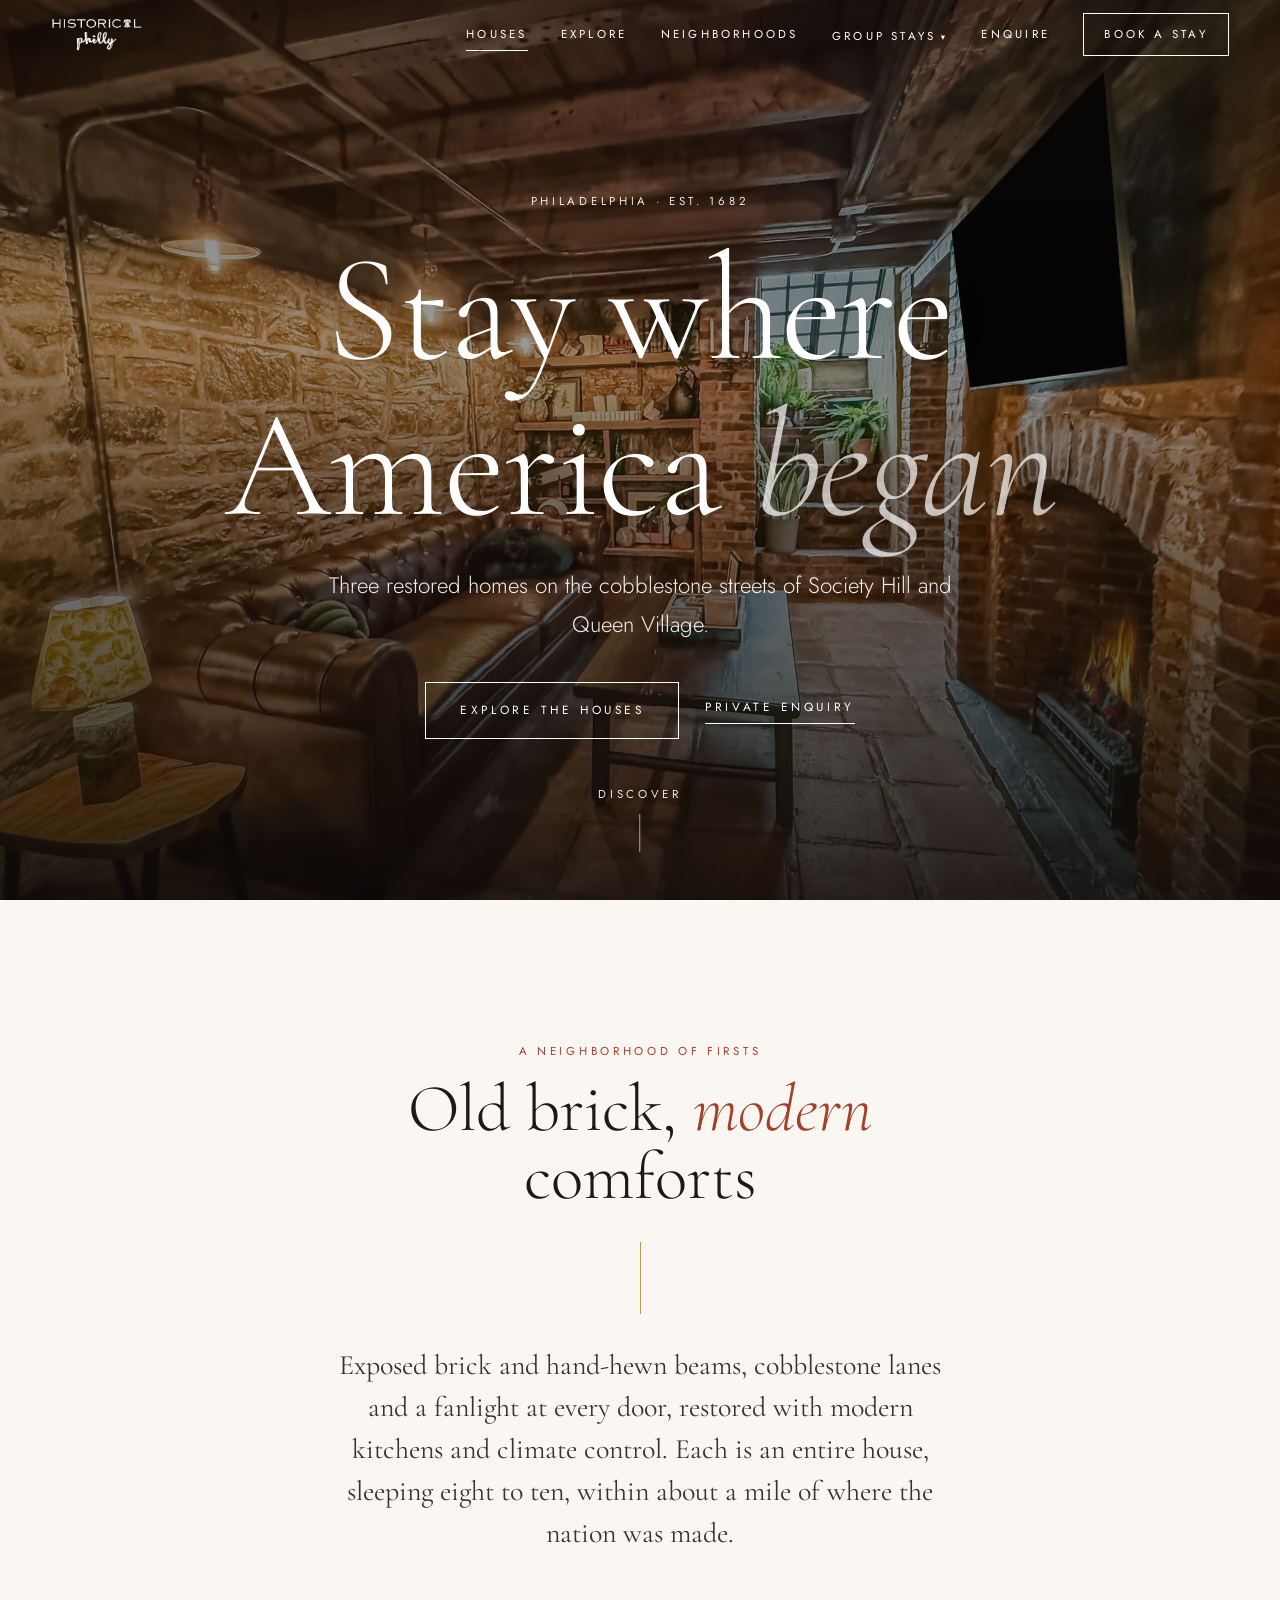
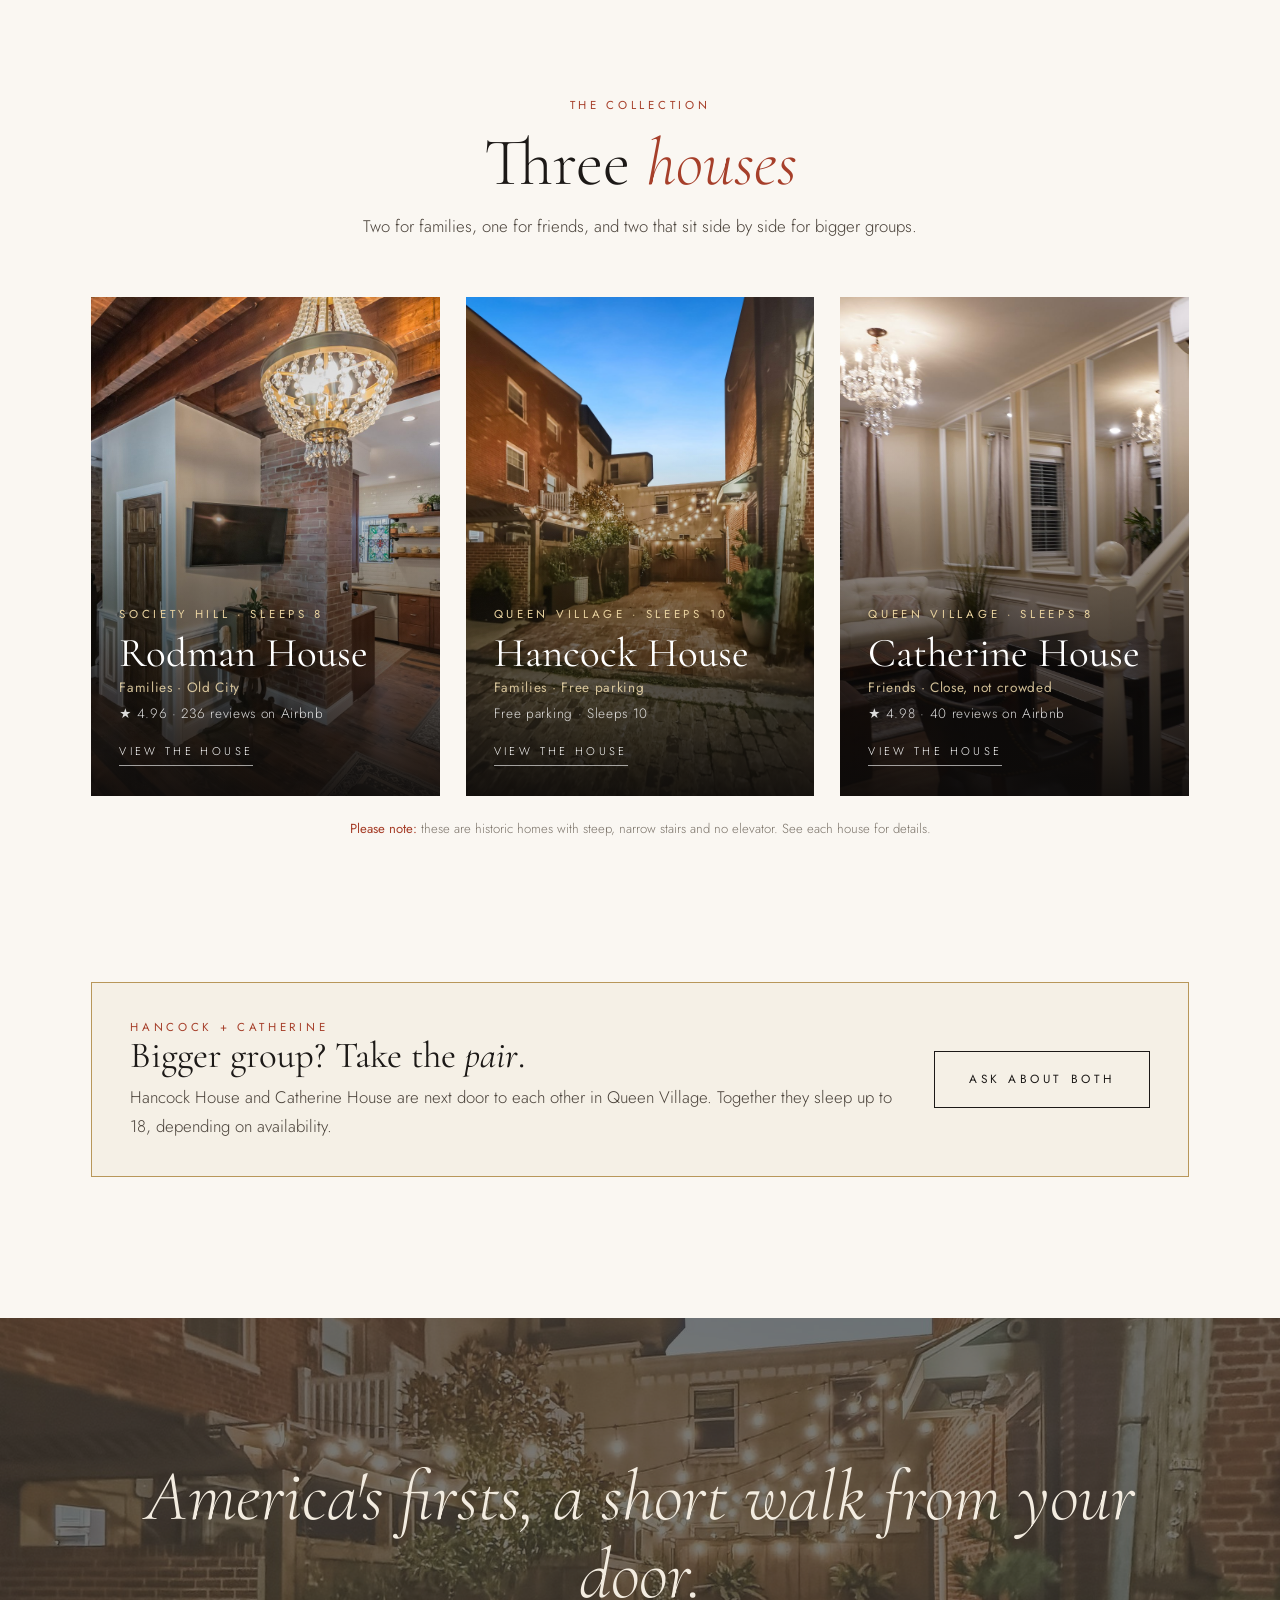
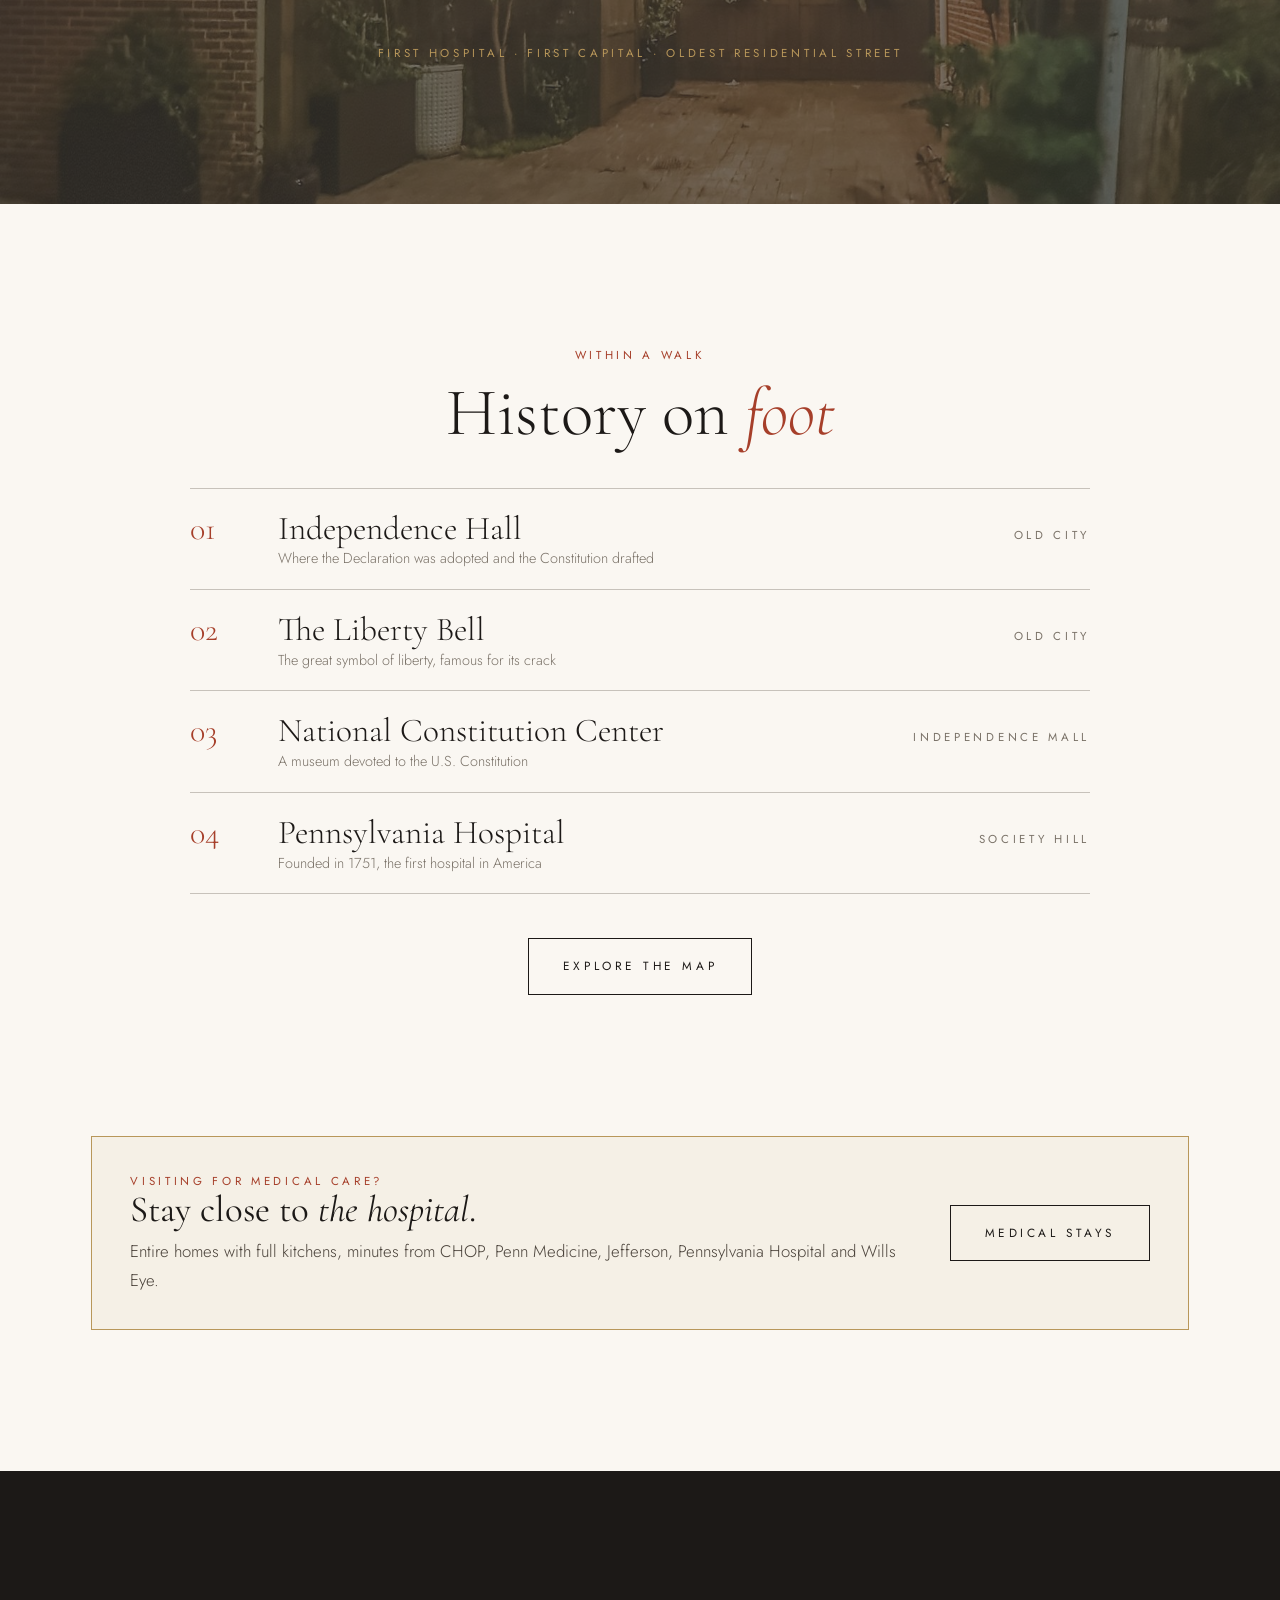
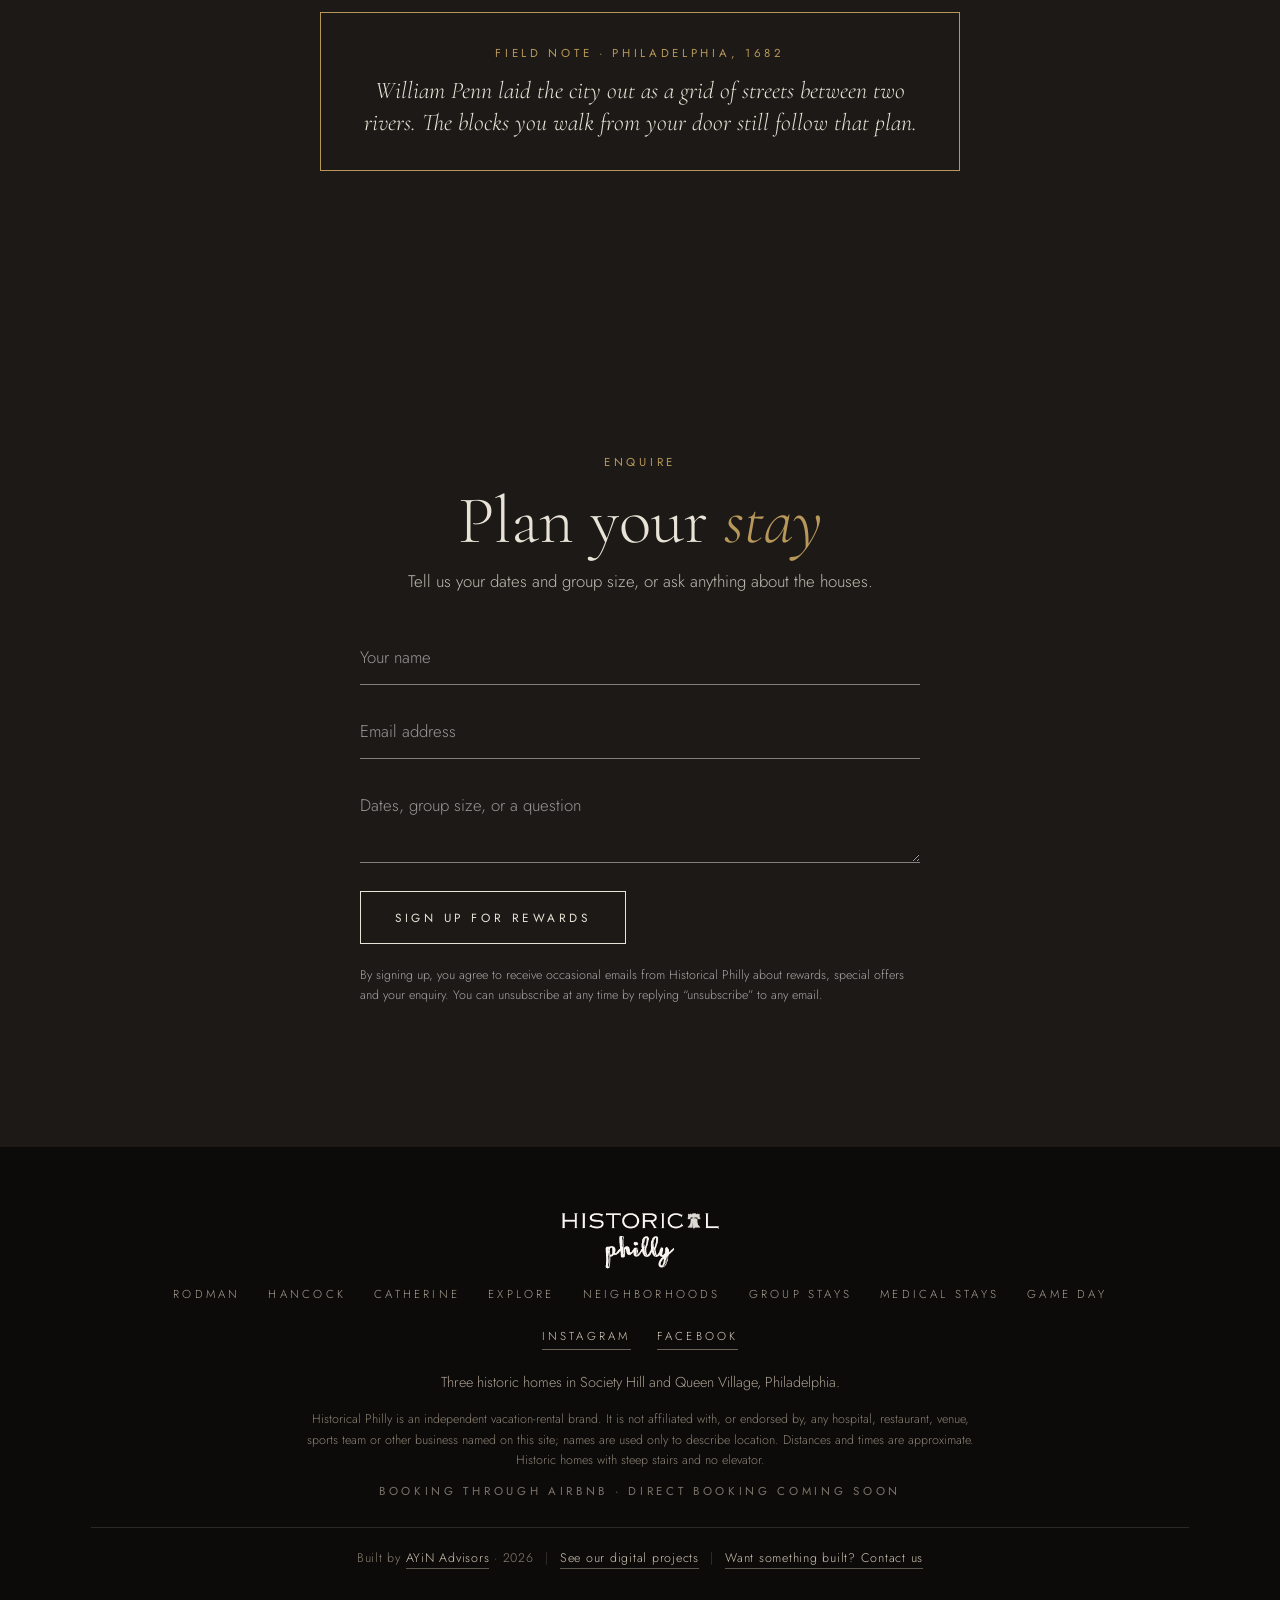
==== commit bf83ee08: "Form button now 'Sign Up for Rewards' with consent and unsubscribe line Co-Authored-By: Claude Sonne" ====
--- a/index.html
+++ b/index.html
@@ -7,7 +7,7 @@
 <link rel="icon" type="image/png" sizes="32x32" href="favicon-32.png"><link rel="icon" type="image/png" sizes="64x64" href="favicon-64.png"><link rel="apple-touch-icon" href="apple-touch-icon.png">
 <link rel="preconnect" href="https://fonts.googleapis.com"><link rel="preconnect" href="https://fonts.gstatic.com" crossorigin>
 <link href="https://fonts.googleapis.com/css2?family=Cormorant+Garamond:ital,wght@0,300;0,400;0,500;1,300;1,400&family=Jost:wght@300;400&display=swap" rel="stylesheet">
-<link rel="stylesheet" href="style.css?v=202610141755">
+<link rel="stylesheet" href="style.css?v=202610141759">
 <script type="application/ld+json">{"@context":"https://schema.org","@type":"Organization","name":"Historical Philly","url":"https://historicalphilly.com","sameAs":["https://www.instagram.com/historicalphilly","https://www.facebook.com/profile.php?id=61594915439339"]}</script>
 </head><body>
 <header class="nav"><a class="brandmark lgo" href="index.html" aria-label="Historical Philly home"><img class="lg-light" src="images/logo-cream.png" alt="Historical Philly"><img class="lg-ink" src="images/logo-ink.png" alt="" aria-hidden="true"></a>
@@ -60,10 +60,11 @@
 <input type="text" name="name" placeholder="Your name" aria-label="Your name" required>
 <input type="email" name="email" placeholder="Email address" aria-label="Email address" required>
 <textarea name="message" rows="2" placeholder="Dates, group size, or a question" aria-label="Message"></textarea>
-<button class="btn" type="submit">Sign up for Special Rewards and Offers</button></form></div></section>
+<button class="btn" type="submit">Sign Up for Rewards</button>
+<p class="consent">By signing up, you agree to receive occasional emails from Historical Philly about rewards, special offers and your enquiry. You can unsubscribe at any time by replying &ldquo;unsubscribe&rdquo; to any email.</p></form></div></section>
 <footer><div class="wrap"><a href="index.html"><img class="flogo" src="images/logo-cream.png" alt="Historical Philly"></a>
 <nav><a href="rodman-house.html">Rodman</a><a href="hancock-house.html">Hancock</a><a href="catherine-house.html">Catherine</a><a href="explore.html">Explore</a><a href="neighborhoods.html">Neighborhoods</a><a href="group-stays.html">Group stays</a><a href="medical.html">Medical stays</a><a href="gameday.html">Game day</a></nav>
 <div class="social"><a href="https://www.instagram.com/historicalphilly" rel="noopener" target="_blank">Instagram</a><a href="https://www.facebook.com/profile.php?id=61594915439339" rel="noopener" target="_blank">Facebook</a></div><div>Three historic homes in Society Hill and Queen Village, Philadelphia.</div>
 <p class="disc">Historical Philly is an independent vacation-rental brand. It is not affiliated with, or endorsed by, any hospital, restaurant, venue, sports team or other business named on this site; names are used only to describe location. Distances and times are approximate. Historic homes with steep stairs and no elevator.</p><div class="label">Booking through Airbnb · direct booking coming soon</div><div class="built">Built by <a href="https://ayinadvisors.com" rel="noopener" target="_blank">AYiN Advisors</a> &middot; 2026<span class="sep">|</span><a href="https://ayinadvisors.com/Projects.html" rel="noopener" target="_blank">See our digital projects</a><span class="sep">|</span><a href="https://ayinadvisors.com/Contact.html" rel="noopener" target="_blank">Want something built? Contact us</a></div></div></footer>
-<script src="script.js?v=202610141755"></script>
+<script src="script.js?v=202610141759"></script>
 </body></html>
--- a/style.css
+++ b/style.css
@@ -324,3 +324,4 @@
 .built a:hover{color:var(--brass);border-color:var(--brass)}
 .built .sep{margin:0 .9em;opacity:.45}
 @media(max-width:600px){.built .sep{display:none}.built a,.built{display:block}.built a{margin:4px auto;width:max-content;max-width:100%}}
+.consent{font-size:.78rem;line-height:1.6;color:rgba(255,255,255,.62);margin-top:2px;max-width:560px}
